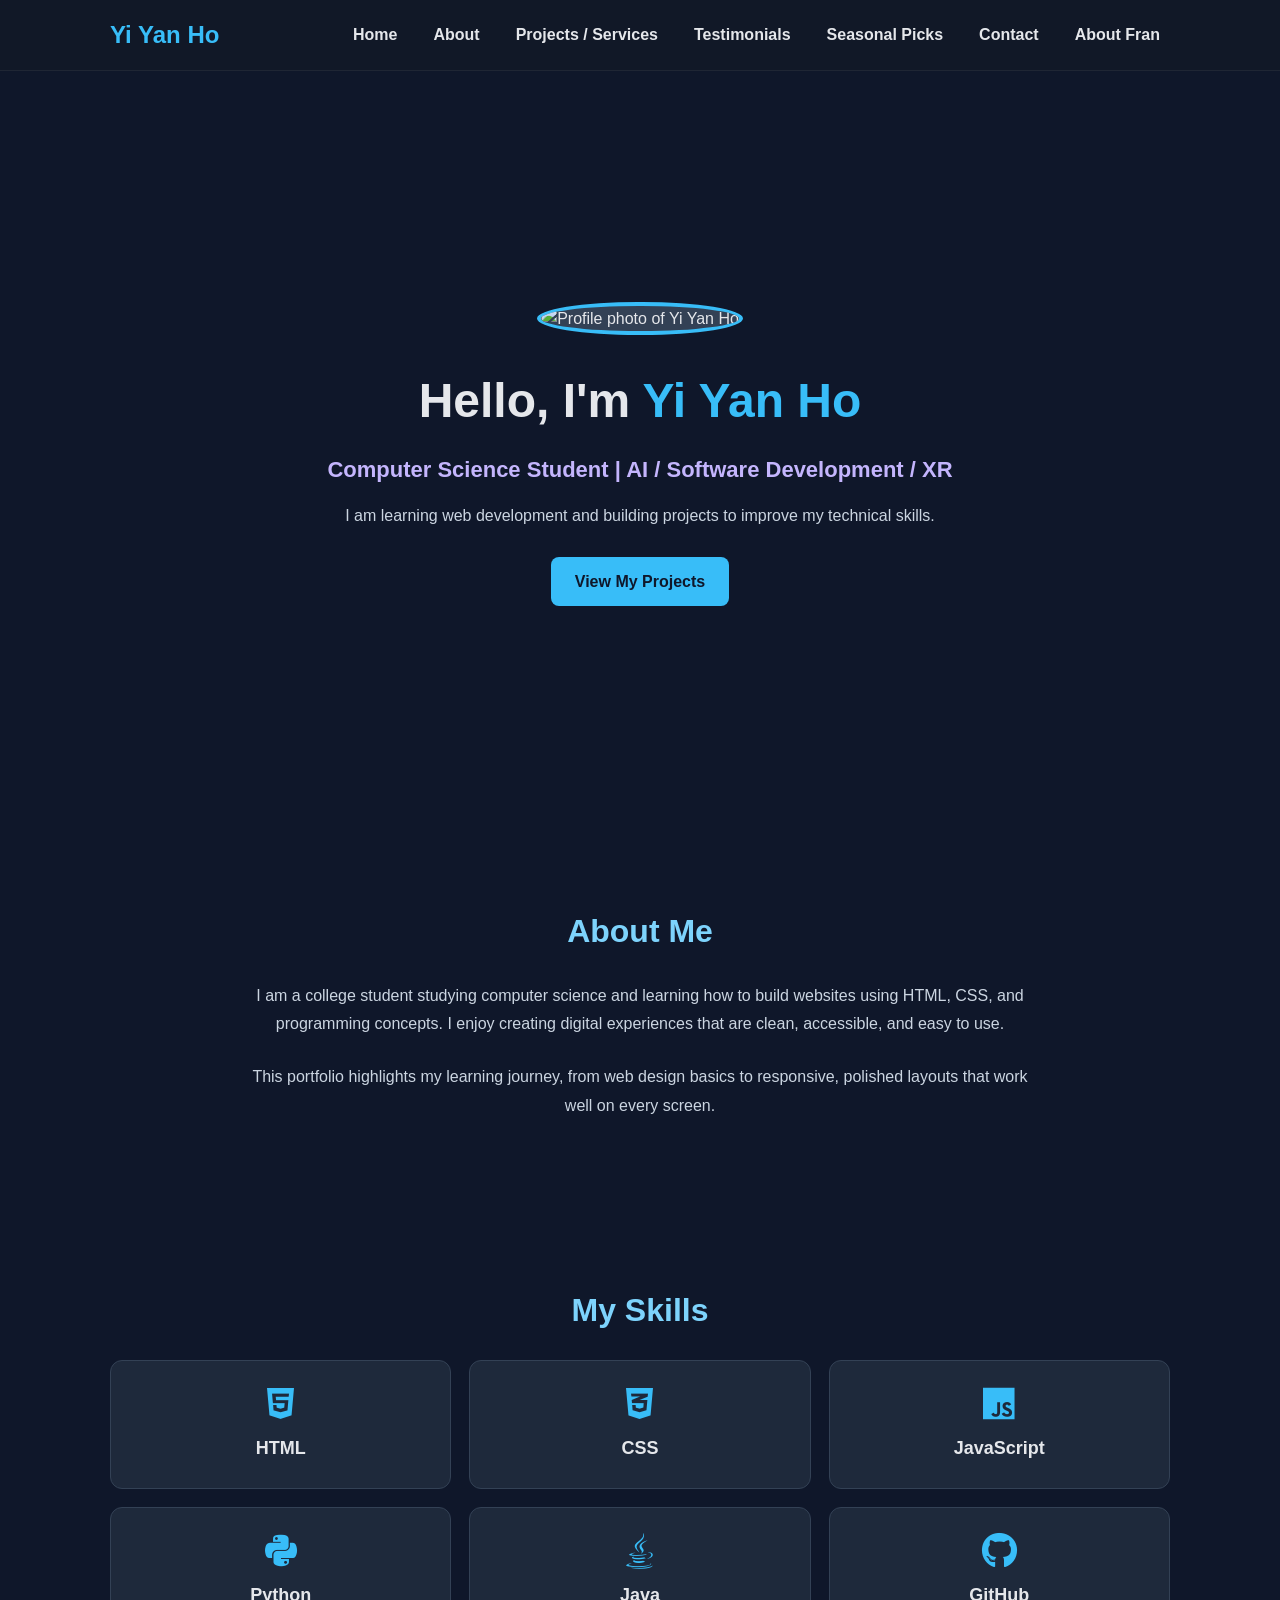
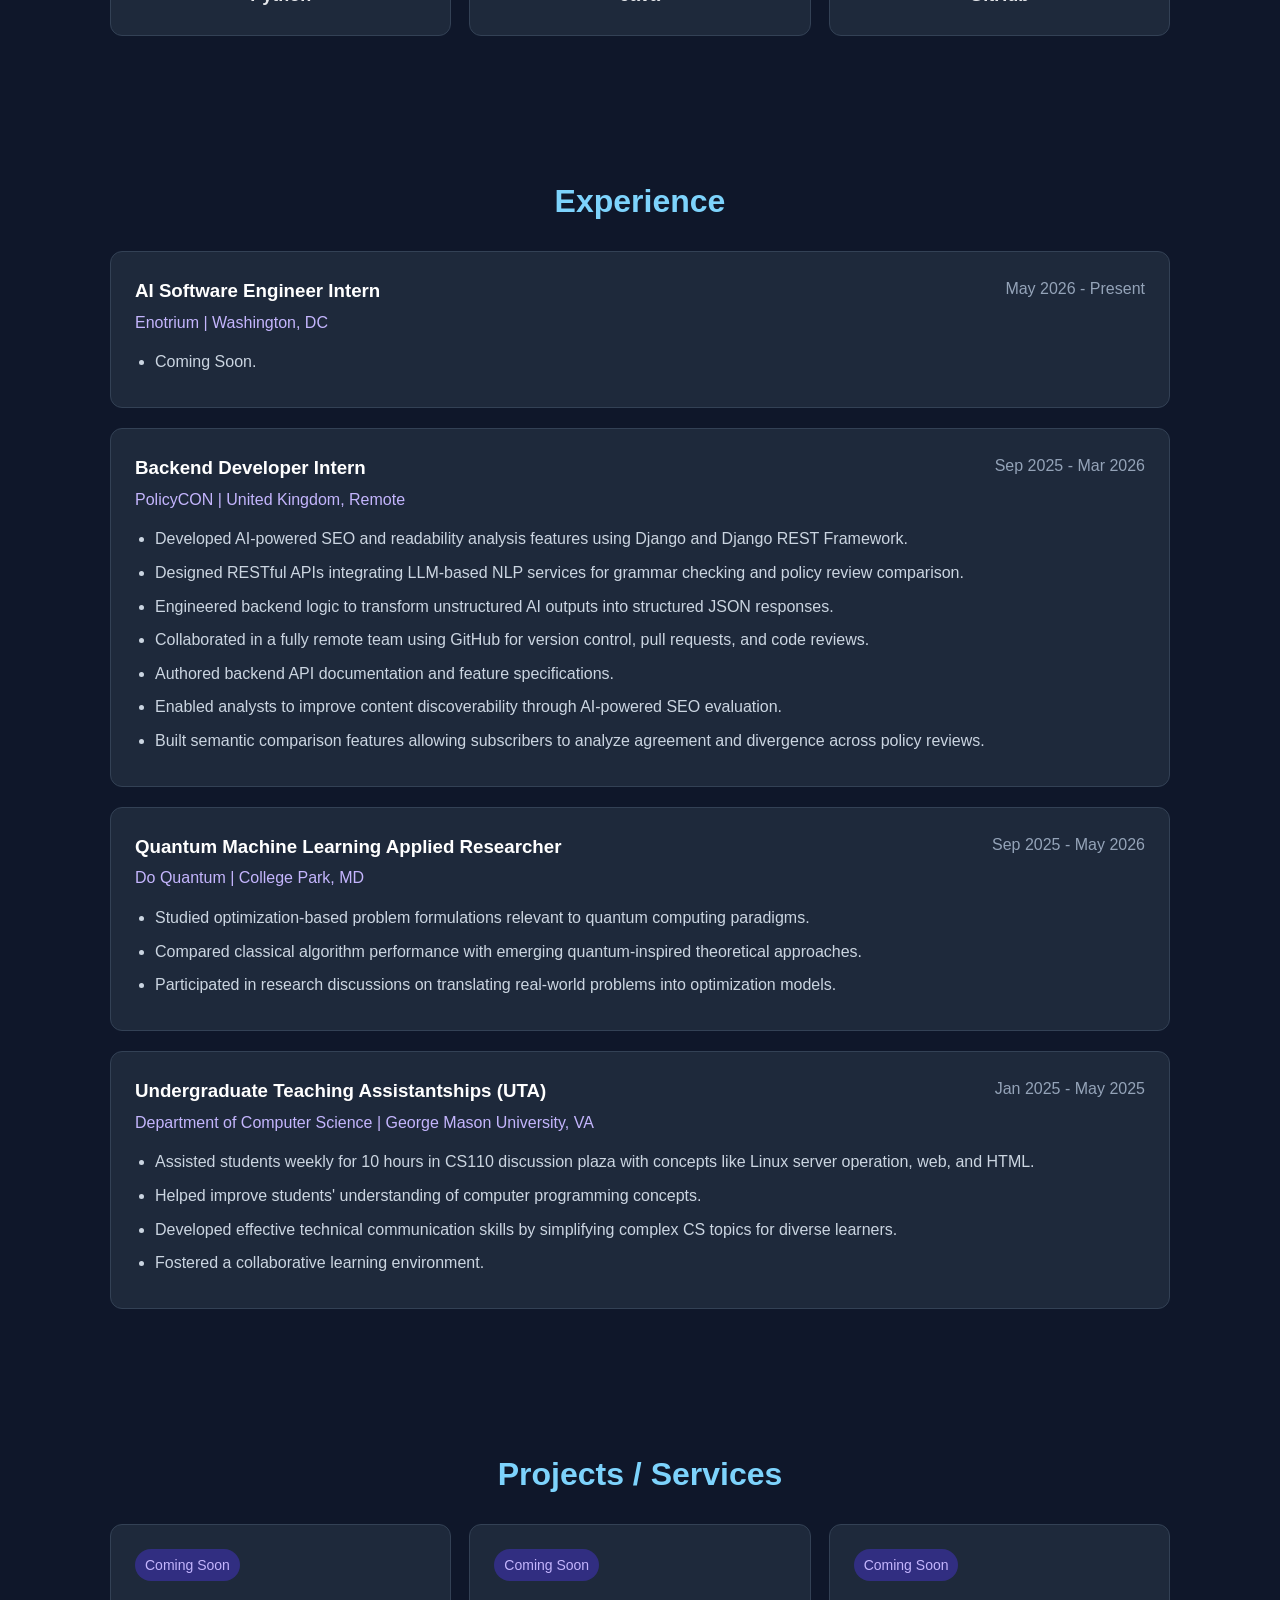
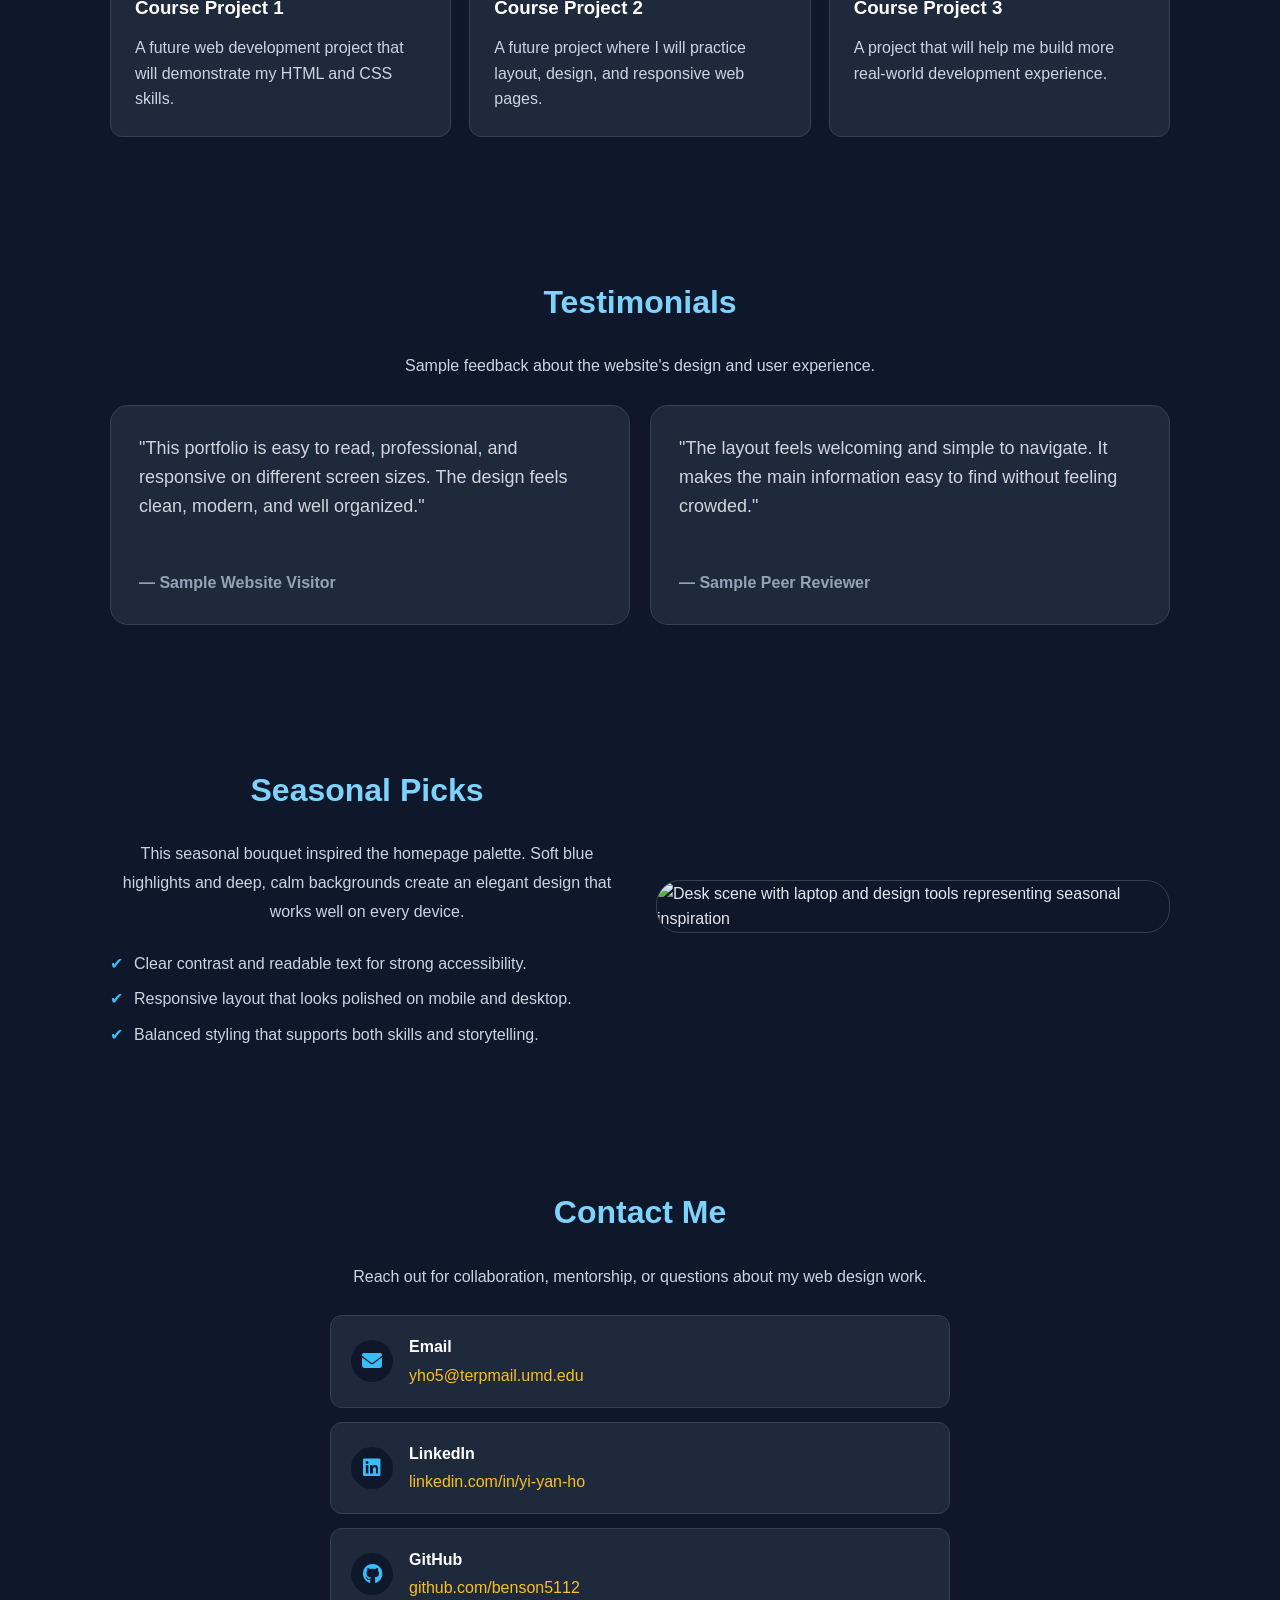
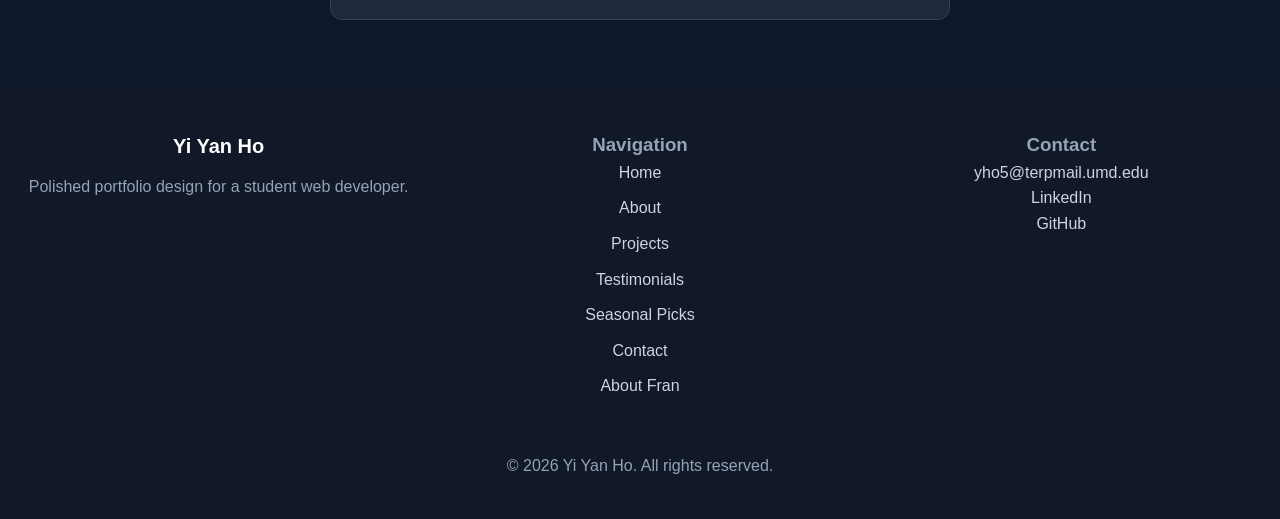
==== index.html @ 9bc7a95d "Beautify site: restore hero, add About Fran, testimonials update, seasonal section, accessibility an" ====
<!DOCTYPE html>
<html lang="en">
<head>
  <meta charset="UTF-8">
  <meta name="viewport" content="width=device-width, initial-scale=1.0">
  <title>Yi Yan Ho | Portfolio</title>

  <!-- Link to CSS file -->
  <link rel="stylesheet" href="style.css">

  <!-- FontAwesome icons -->
  <link
    rel="stylesheet"
    href="https://cdnjs.cloudflare.com/ajax/libs/font-awesome/6.5.1/css/all.min.css"
  >
</head>
<body>
  <a class="skip-link" href="#main-content">Skip to main content</a>

  <header>
    <nav class="navbar" aria-label="Primary navigation">
      <div class="nav-brand">
        <span class="logo">Yi Yan Ho</span>
      </div>

      <ul class="nav-links" id="primary-navigation">
        <li><a href="#home">Home</a></li>
        <li><a href="#about">About</a></li>
        <li><a href="#projects">Projects / Services</a></li>
        <li><a href="#testimonials">Testimonials</a></li>
        <li><a href="#seasonal-picks">Seasonal Picks</a></li>
        <li><a href="#contact">Contact</a></li>
        <li><a href="about.html">About Fran</a></li>
      </ul>
    </nav>
  </header>

  <main id="main-content">

  <!-- Hero Section -->
  <section id="home" class="hero section">
    <div class="profile-card">
      <img src="./img/image.png" alt="Profile photo of Yi Yan Ho">
    </div>

    <div class="hero-content">
      <h1>Hello, I'm <span>Yi Yan Ho</span></h1>
      <h3>Computer Science Student | AI / Software Development / XR</h3>
      <p>
        I am learning web development and building projects to improve my technical skills.
      </p>
      <a href="#projects" class="button">View My Projects</a>
    </div>
  </section>

  <!-- About Section -->
  <section id="about" class="section">
    <h2>About Me</h2>
    <p class="section-text">
      I am a college student studying computer science and learning how to build websites using HTML, CSS, and programming concepts. I enjoy creating digital experiences that are clean, accessible, and easy to use.
    </p>
    <p class="section-text">
      This portfolio highlights my learning journey, from web design basics to responsive, polished layouts that work well on every screen.
    </p>
  </section>

  <!-- Skills Section -->
  <section id="skills" class="section">
    <h2>My Skills</h2>

    <div class="skills-grid">
      <div class="skill-card">
        <i class="fa-brands fa-html5"></i>
        <h3>HTML</h3>
      </div>

      <div class="skill-card">
        <i class="fa-brands fa-css3-alt"></i>
        <h3>CSS</h3>
      </div>

      <div class="skill-card">
        <i class="fa-brands fa-js"></i>
        <h3>JavaScript</h3>
      </div>

      <div class="skill-card">
        <i class="fa-brands fa-python"></i>
        <h3>Python</h3>
      </div>

      <div class="skill-card">
        <i class="fa-brands fa-java"></i>
        <h3>Java</h3>
      </div>

      <div class="skill-card">
        <i class="fa-brands fa-github"></i>
        <h3>GitHub</h3>
      </div>
    </div>
  </section>

  <!-- Experience Section -->
  <section id="experience" class="section">
    <h2>Experience</h2>

    <div class="experience-list">
      <div class="experience-card">
        <div class="experience-header">
          <div>
            <h3>AI Software Engineer Intern</h3>
            <p class="company">Enotrium | Washington, DC</p>
          </div>
          <p class="date">May 2026 - Present</p>
        </div>

        <ul>
          <li>Coming Soon.</li>
        </ul>
      </div>

      <div class="experience-card">
        <div class="experience-header">
          <div>
            <h3>Backend Developer Intern</h3>
            <p class="company">PolicyCON | United Kingdom, Remote</p>
          </div>
          <p class="date">Sep 2025 - Mar 2026</p>
        </div>

        <ul>
          <li>Developed AI-powered SEO and readability analysis features using Django and Django REST Framework.</li>
          <li>Designed RESTful APIs integrating LLM-based NLP services for grammar checking and policy review comparison.</li>
          <li>Engineered backend logic to transform unstructured AI outputs into structured JSON responses.</li>
          <li>Collaborated in a fully remote team using GitHub for version control, pull requests, and code reviews.</li>
          <li>Authored backend API documentation and feature specifications.</li>
          <li>Enabled analysts to improve content discoverability through AI-powered SEO evaluation.</li>
          <li>Built semantic comparison features allowing subscribers to analyze agreement and divergence across policy reviews.</li>
        </ul>
      </div>

      <div class="experience-card">
        <div class="experience-header">
          <div>
            <h3>Quantum Machine Learning Applied Researcher</h3>
            <p class="company">Do Quantum | College Park, MD</p>
          </div>
          <p class="date">Sep 2025 - May 2026</p>
        </div>

        <ul>
          <li>Studied optimization-based problem formulations relevant to quantum computing paradigms.</li>
          <li>Compared classical algorithm performance with emerging quantum-inspired theoretical approaches.</li>
          <li>Participated in research discussions on translating real-world problems into optimization models.</li>
        </ul>
      </div>

      <div class="experience-card">
        <div class="experience-header">
          <div>
            <h3>Undergraduate Teaching Assistantships (UTA)</h3>
            <p class="company">Department of Computer Science | George Mason University, VA</p>
          </div>
          <p class="date">Jan 2025 - May 2025</p>
        </div>

        <ul>
          <li>Assisted students weekly for 10 hours in CS110 discussion plaza with concepts like Linux server operation, web, and HTML.</li>
          <li>Helped improve students' understanding of computer programming concepts.</li>
          <li>Developed effective technical communication skills by simplifying complex CS topics for diverse learners.</li>
          <li>Fostered a collaborative learning environment.</li>
        </ul>
      </div>
    </div>
  </section>

  <!-- Projects Section -->
  <section id="projects" class="section">
    <h2>Projects / Services</h2>

    <div class="projects-grid">
      <div class="project-card">
        <span class="label">Coming Soon</span>
        <h3>Course Project 1</h3>
        <p>
          A future web development project that will demonstrate my HTML and CSS skills.
        </p>
      </div>

      <div class="project-card">
        <span class="label">Coming Soon</span>
        <h3>Course Project 2</h3>
        <p>
          A future project where I will practice layout, design, and responsive web pages.
        </p>
      </div>

      <div class="project-card">
        <span class="label">Coming Soon</span>
        <h3>Course Project 3</h3>
        <p>
          A project that will help me build more real-world development experience.
        </p>
      </div>
    </div>
  </section>

  <!-- Testimonials Section -->
  <section id="testimonials" class="section testimonials">
    <h2>Testimonials</h2>
    <p class="section-text">Sample feedback about the website's design and user experience.</p>
    <div class="testimonial-grid">
      <article class="testimonial-card">
        <p class="quote">"This portfolio is easy to read, professional, and responsive on different screen sizes. The design feels clean, modern, and well organized."</p>
        <p class="author">— Sample Website Visitor</p>
      </article>
      <article class="testimonial-card">
        <p class="quote">"The layout feels welcoming and simple to navigate. It makes the main information easy to find without feeling crowded."</p>
        <p class="author">— Sample Peer Reviewer</p>
      </article>
    </div>
  </section>

  <!-- Seasonal Picks Section -->
  <section id="seasonal-picks" class="section seasonal-picks">
    <div class="seasonal-copy">
      <h2>Seasonal Picks</h2>
      <p class="section-text">This seasonal bouquet inspired the homepage palette. Soft blue highlights and deep, calm backgrounds create an elegant design that works well on every device.</p>
      <ul class="seasonal-list">
        <li>Clear contrast and readable text for strong accessibility.</li>
        <li>Responsive layout that looks polished on mobile and desktop.</li>
        <li>Balanced styling that supports both skills and storytelling.</li>
      </ul>
    </div>
    <div class="seasonal-image-card">
      <img src="./img/laptop.jpg" alt="Desk scene with laptop and design tools representing seasonal inspiration" />
    </div>
  </section>

  <!-- Contact Section -->
  <section id="contact" class="section contact">
    <h2>Contact Me</h2>
    <p class="section-text">Reach out for collaboration, mentorship, or questions about my web design work.</p>
    <div class="contact-info">
      <div class="contact-item">
        <i class="fa-solid fa-envelope" aria-hidden="true"></i>
        <div>
          <h3>Email</h3>
          <p><a href="mailto:yho5@terpmail.umd.edu">yho5@terpmail.umd.edu</a></p>
        </div>
      </div>
      <div class="contact-item">
        <i class="fa-brands fa-linkedin" aria-hidden="true"></i>
        <div>
          <h3>LinkedIn</h3>
          <p><a href="https://www.linkedin.com/in/yi-yan-ho" target="_blank" rel="noopener noreferrer">linkedin.com/in/yi-yan-ho</a></p>
        </div>
      </div>
      <div class="contact-item">
        <i class="fa-brands fa-github" aria-hidden="true"></i>
        <div>
          <h3>GitHub</h3>
          <p><a href="https://github.com/benson5112" target="_blank" rel="noopener noreferrer">github.com/benson5112</a></p>
        </div>
      </div>
    </div>
  </section>

  <!-- Footer -->
  <footer class="site-footer" aria-label="Footer">
    <div class="footer-grid">
      <div>
        <p class="footer-title">Yi Yan Ho</p>
        <p>Polished portfolio design for a student web developer.</p>
      </div>
      <div>
        <h3>Navigation</h3>
        <ul class="footer-links">
          <li><a href="#home">Home</a></li>
          <li><a href="#about">About</a></li>
          <li><a href="#projects">Projects</a></li>
          <li><a href="#testimonials">Testimonials</a></li>
          <li><a href="#seasonal-picks">Seasonal Picks</a></li>
          <li><a href="#contact">Contact</a></li>
          <li><a href="about.html">About Fran</a></li>
        </ul>
      </div>
      <div>
        <h3>Contact</h3>
        <p><a href="mailto:yho5@terpmail.umd.edu">yho5@terpmail.umd.edu</a></p>
        <p><a href="https://www.linkedin.com/in/yi-yan-ho" target="_blank" rel="noopener noreferrer">LinkedIn</a></p>
        <p><a href="https://github.com/benson5112" target="_blank" rel="noopener noreferrer">GitHub</a></p>
      </div>
    </div>
    <p class="footer-note">&copy; 2026 Yi Yan Ho. All rights reserved.</p>
  </footer>
</main>
</body>
</html>
---- style.css ----
/* Basic page styles */
* {
  margin: 0;
  padding: 0;
  box-sizing: border-box;
}

html {
  scroll-behavior: smooth;
}

body {
  font-family: Arial, sans-serif;
  background-color: #0f172a;
  color: #e5e7eb;
  line-height: 1.6;
}

/* Navigation bar */
.skip-link {
  position: absolute;
  left: -999px;
  top: -999px;
  background: #0f172a;
  color: #ffffff;
  padding: 10px 18px;
  z-index: 150;
}

.skip-link:focus {
  left: 20px;
  top: 20px;
}

header {
  background-color: #111827;
  position: sticky;
  top: 0;
  z-index: 100;
  border-bottom: 1px solid rgba(255, 255, 255, 0.06);
}

.navbar {
  max-width: 1100px;
  margin: auto;
  padding: 16px 20px;
  display: flex;
  justify-content: space-between;
  align-items: center;
  gap: 20px;
}

.nav-brand .logo {
  color: #38bdf8;
  font-size: 24px;
  font-weight: bold;
}

.nav-links {
  list-style: none;
  display: flex;
  flex-wrap: wrap;
  gap: 16px;
}

.nav-links a {
  color: #e5e7eb;
  text-decoration: none;
  font-weight: 600;
  padding: 8px 10px;
  border-radius: 10px;
}

.nav-links a:hover,
.nav-links a:focus-visible {
  background-color: rgba(56, 189, 248, 0.14);
  color: #7dd3fc;
  outline: none;
}

.nav-links a:focus-visible {
  box-shadow: 0 0 0 3px rgba(56, 189, 248, 0.4);
}

/* Hero section */
.hero {
  min-height: 85vh;
  width: 100%;
  margin: auto;
  padding: 70px 20px;
  display: flex;
  flex-direction: column;
  align-items: center;
  justify-content: center;
  gap: 28px;
  text-align: center;
  background:
    linear-gradient(rgba(15, 23, 42, 0.88), rgba(15, 23, 42, 0.88)),
    url('./img/hero-bg.jpg');
  background-size: cover;
  background-position: center;
}

.hero-content {
  max-width: 650px;
}

.hero h1 {
  font-size: 48px;
  margin-bottom: 12px;
}

.hero h1 span {
  color: #38bdf8;
}

.hero h3 {
  color: #c4b5fd;
  font-size: 22px;
  margin-bottom: 16px;
}

.hero p {
  color: #cbd5e1;
  margin-bottom: 28px;
}

.button {
  display: inline-block;
  background-color: #38bdf8;
  color: #0f172a;
  padding: 12px 24px;
  border-radius: 8px;
  text-decoration: none;
  font-weight: bold;
}

.button:hover,
.button:focus-visible {
  background-color: #7dd3fc;
}

.button:focus-visible {
  outline: 3px solid rgba(255, 255, 255, 0.55);
  outline-offset: 4px;
}

/* Profile photo area */
.profile-card img {
  width: 200px;
  height: 200px;
  border-radius: 50%;
  object-fit: cover;
  border: 4px solid #38bdf8;
  background-color: #334155;
}

.profile-card p {
  margin-top: 12px;
  color: #94a3b8;
  font-size: 14px;
}

/* Button */
.button {
  display: inline-block;
  background-color: #38bdf8;
  color: #0f172a;
  padding: 12px 24px;
  border-radius: 8px;
  text-decoration: none;
  font-weight: bold;
}

.button:hover {
  background-color: #7dd3fc;
}

/* General section styles */
.section {
  max-width: 1100px;
  margin: auto;
  padding: 70px 20px;
}

.section h2 {
  font-size: 32px;
  color: #7dd3fc;
  margin-bottom: 24px;
  text-align: center;
}

.section-text {
  max-width: 800px;
  margin: 0 auto 24px;
  text-align: center;
  color: #cbd5e1;
  line-height: 1.8;
}

.testimonial-grid,
.projects-grid,
.skills-grid,
.experience-list {
  display: grid;
  gap: 20px;
}

.testimonial-grid {
  grid-template-columns: repeat(2, minmax(0, 1fr));
}

.testimonial-card {
  background-color: #1e293b;
  border: 1px solid #334155;
  border-radius: 18px;
  padding: 28px;
  min-height: 220px;
  display: flex;
  flex-direction: column;
  justify-content: space-between;
}

.quote {
  color: #d1d5db;
  font-size: 18px;
  margin-bottom: 18px;
}

.author {
  color: #94a3b8;
  font-weight: 700;
}

.seasonal-picks {
  display: grid;
  grid-template-columns: 1fr 1fr;
  gap: 32px;
  align-items: center;
}

.seasonal-copy {
  max-width: 560px;
}

.seasonal-list {
  margin-top: 18px;
  list-style: none;
  display: grid;
  gap: 10px;
  padding-left: 0;
}

.seasonal-list li {
  position: relative;
  padding-left: 24px;
  color: #cbd5e1;
}

.seasonal-list li::before {
  content: "✔";
  position: absolute;
  left: 0;
  top: 0;
  color: #38bdf8;
}

.seasonal-image-card img {
  width: 100%;
  display: block;
  border-radius: 24px;
  border: 1px solid #334155;
}

.about-fran-grid {
  display: grid;
  grid-template-columns: 1.1fr 0.9fr;
  gap: 32px;
  align-items: center;
}

.about-fran-grid .profile-card img {
  width: 100%;
  height: auto;
  max-width: 400px;
  border-radius: 28px;
}

.footer-grid {
  display: grid;
  grid-template-columns: repeat(3, minmax(0, 1fr));
  gap: 24px;
  padding-bottom: 24px;
}

.footer-title {
  font-size: 20px;
  font-weight: 700;
  color: #ffffff;
  margin-bottom: 12px;
}

.footer-links {
  list-style: none;
  padding-left: 0;
}

.footer-links li {
  margin-bottom: 10px;
}

.footer-links a,
.site-footer p a {
  color: #cbd5e1;
  text-decoration: none;
}

.footer-links a:hover,
.site-footer p a:hover,
.footer-links a:focus-visible {
  color: #7dd3fc;
}

.site-footer {
  background-color: #111827;
  color: #94a3b8;
  padding: 40px 20px;
}

.footer-note {
  text-align: center;
  color: #94a3b8;
  margin-top: 20px;
}

/* Skills section */
.skills-grid {
  display: grid;
  grid-template-columns: repeat(3, 1fr);
  gap: 18px;
}

.skill-card {
  background-color: #1e293b;
  border: 1px solid #334155;
  border-radius: 12px;
  padding: 25px;
  text-align: center;
}

.skill-card i {
  font-size: 36px;
  color: #38bdf8;
  margin-bottom: 12px;
}

.skill-card h3 {
  font-size: 18px;
}

/* Experience section */
.experience-list {
  display: grid;
  gap: 20px;
}

.experience-card {
  background-color: #1e293b;
  border: 1px solid #334155;
  border-radius: 12px;
  padding: 24px;
}

.experience-header {
  display: flex;
  justify-content: space-between;
  gap: 20px;
  margin-bottom: 14px;
}

.experience-card h3 {
  color: #ffffff;
  margin-bottom: 4px;
}

.company {
  color: #c4b5fd;
}

.date {
  color: #94a3b8;
  white-space: nowrap;
}

.experience-card ul {
  padding-left: 20px;
}

.experience-card li {
  color: #cbd5e1;
  margin-bottom: 8px;
}

/* Projects section */
.projects-grid {
  display: grid;
  grid-template-columns: repeat(3, 1fr);
  gap: 18px;
}

.project-card {
  background-color: #1e293b;
  border: 1px solid #334155;
  border-radius: 12px;
  padding: 24px;
}

.project-card h3 {
  margin: 12px 0;
  color: #ffffff;
}

.project-card p {
  color: #cbd5e1;
}

.label {
  display: inline-block;
  background-color: #312e81;
  color: #c4b5fd;
  padding: 5px 10px;
  border-radius: 20px;
  font-size: 14px;
}

/* Contact section */
.contact {
  text-align: center;
}

.contact-info {
  max-width: 620px;
  margin: auto;
  display: grid;
  gap: 14px;
}

.contact-item {
  background-color: #1e293b;
  border: 1px solid #334155;
  border-radius: 12px;
  padding: 18px 20px;
  display: flex;
  align-items: center;
  gap: 16px;
  text-align: left;
}

.contact-item i {
  width: 42px;
  height: 42px;
  background-color: #0f172a;
  color: #38bdf8;
  border-radius: 50%;
  display: flex;
  align-items: center;
  justify-content: center;
  font-size: 20px;
}

.contact-item h3 {
  color: #ffffff;
  font-size: 16px;
  margin-bottom: 3px;
}

.contact-item p {
  color: #cbd5e1;
  overflow-wrap: anywhere;
}

.contact-item p a {
  color: #fbbf24;
  text-decoration: none;
}

.contact-item p a:hover,
.contact-item p a:focus-visible {
  color: #fcd34d;
  text-decoration: underline;
}

/* Footer */
footer {
  text-align: center;
  padding: 20px;
  background-color: #111827;
  color: #94a3b8;
}

/* Responsive design for tablets and phones */
@media (max-width: 768px) {
  .navbar {
    flex-direction: column;
    gap: 15px;
  }

  .nav-links {
    flex-wrap: wrap;
    justify-content: center;
  }

  .hero {
    padding-top: 50px;
  }

  .hero h1 {
    font-size: 36px;
  }

  .testimonial-grid,
  .skills-grid,
  .projects-grid,
  .seasonal-picks,
  .footer-grid {
    grid-template-columns: 1fr;
  }

  .seasonal-picks {
    gap: 24px;
  }

  .skills-grid,
  .projects-grid {
    grid-template-columns: 1fr;
  }

  .experience-header {
    flex-direction: column;
    gap: 6px;
  }

  .date {
    white-space: normal;
  }

  .contact-item {
    align-items: flex-start;
  }
}
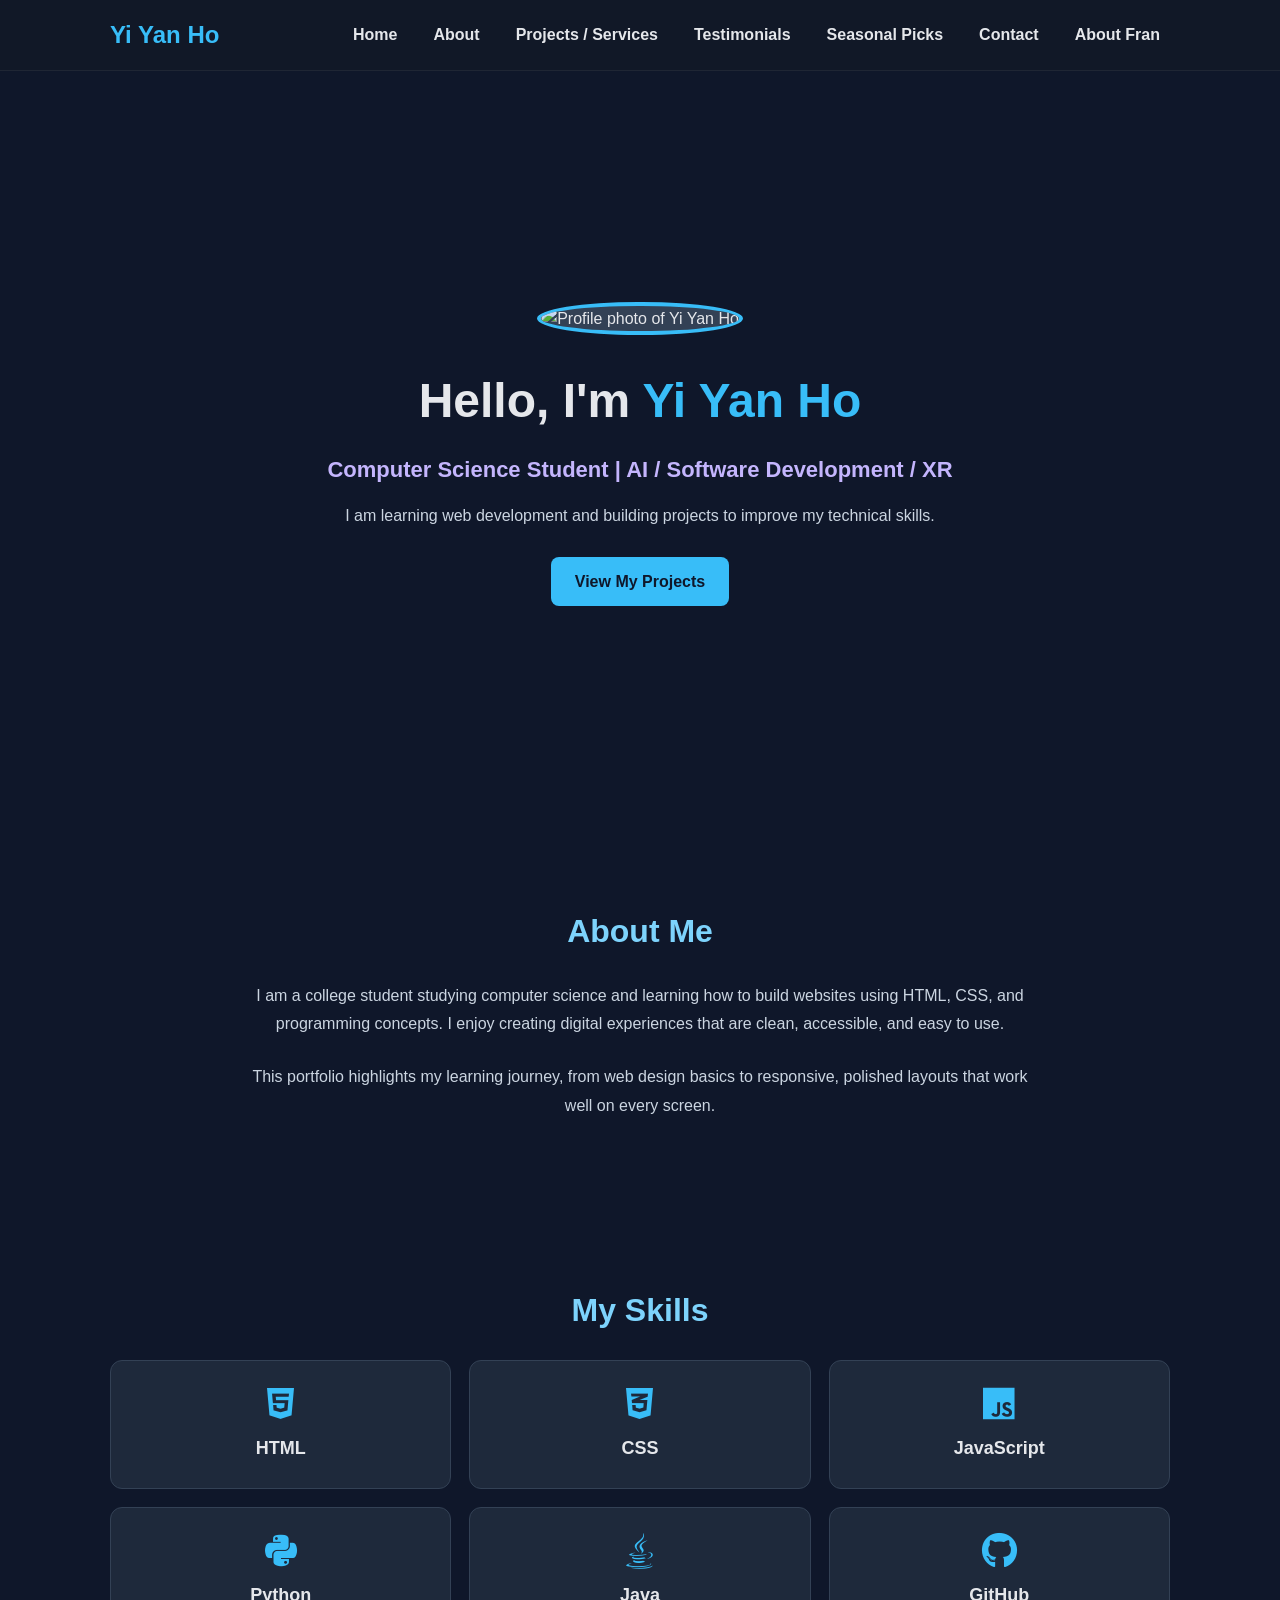
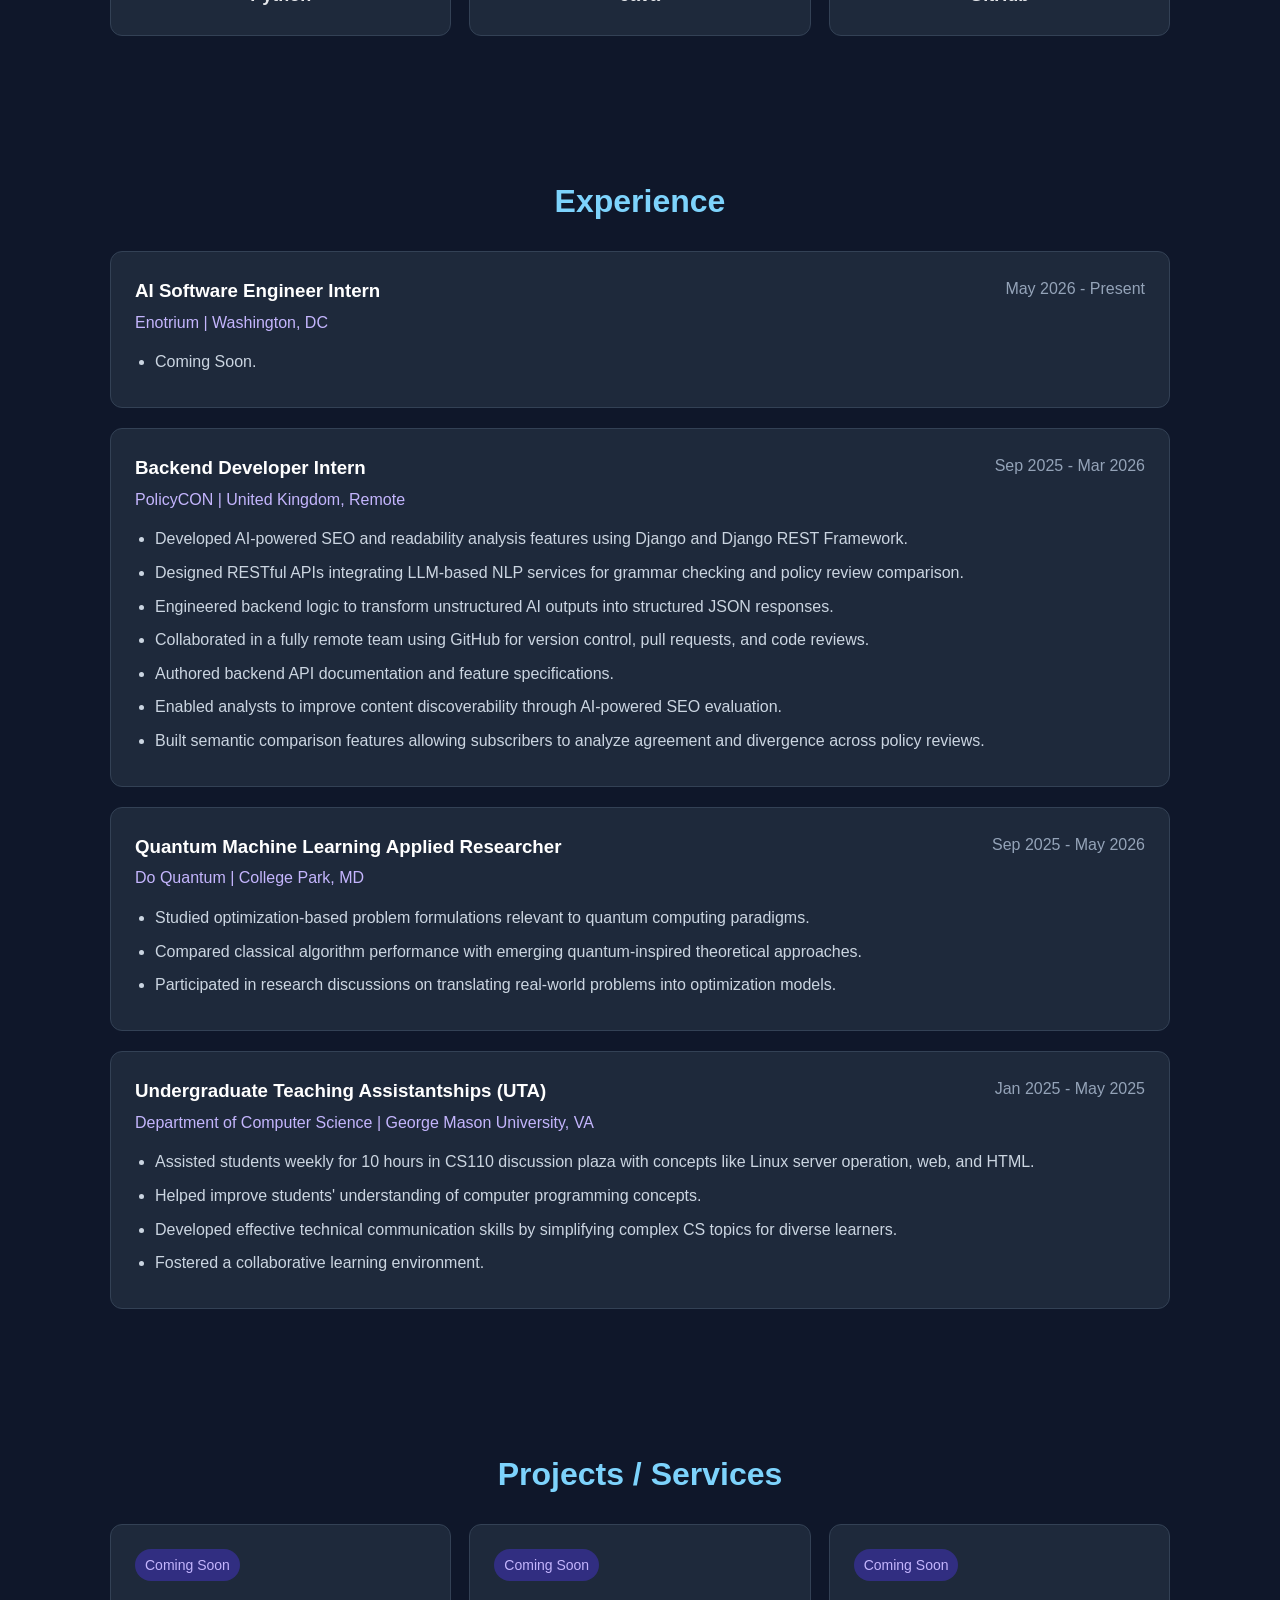
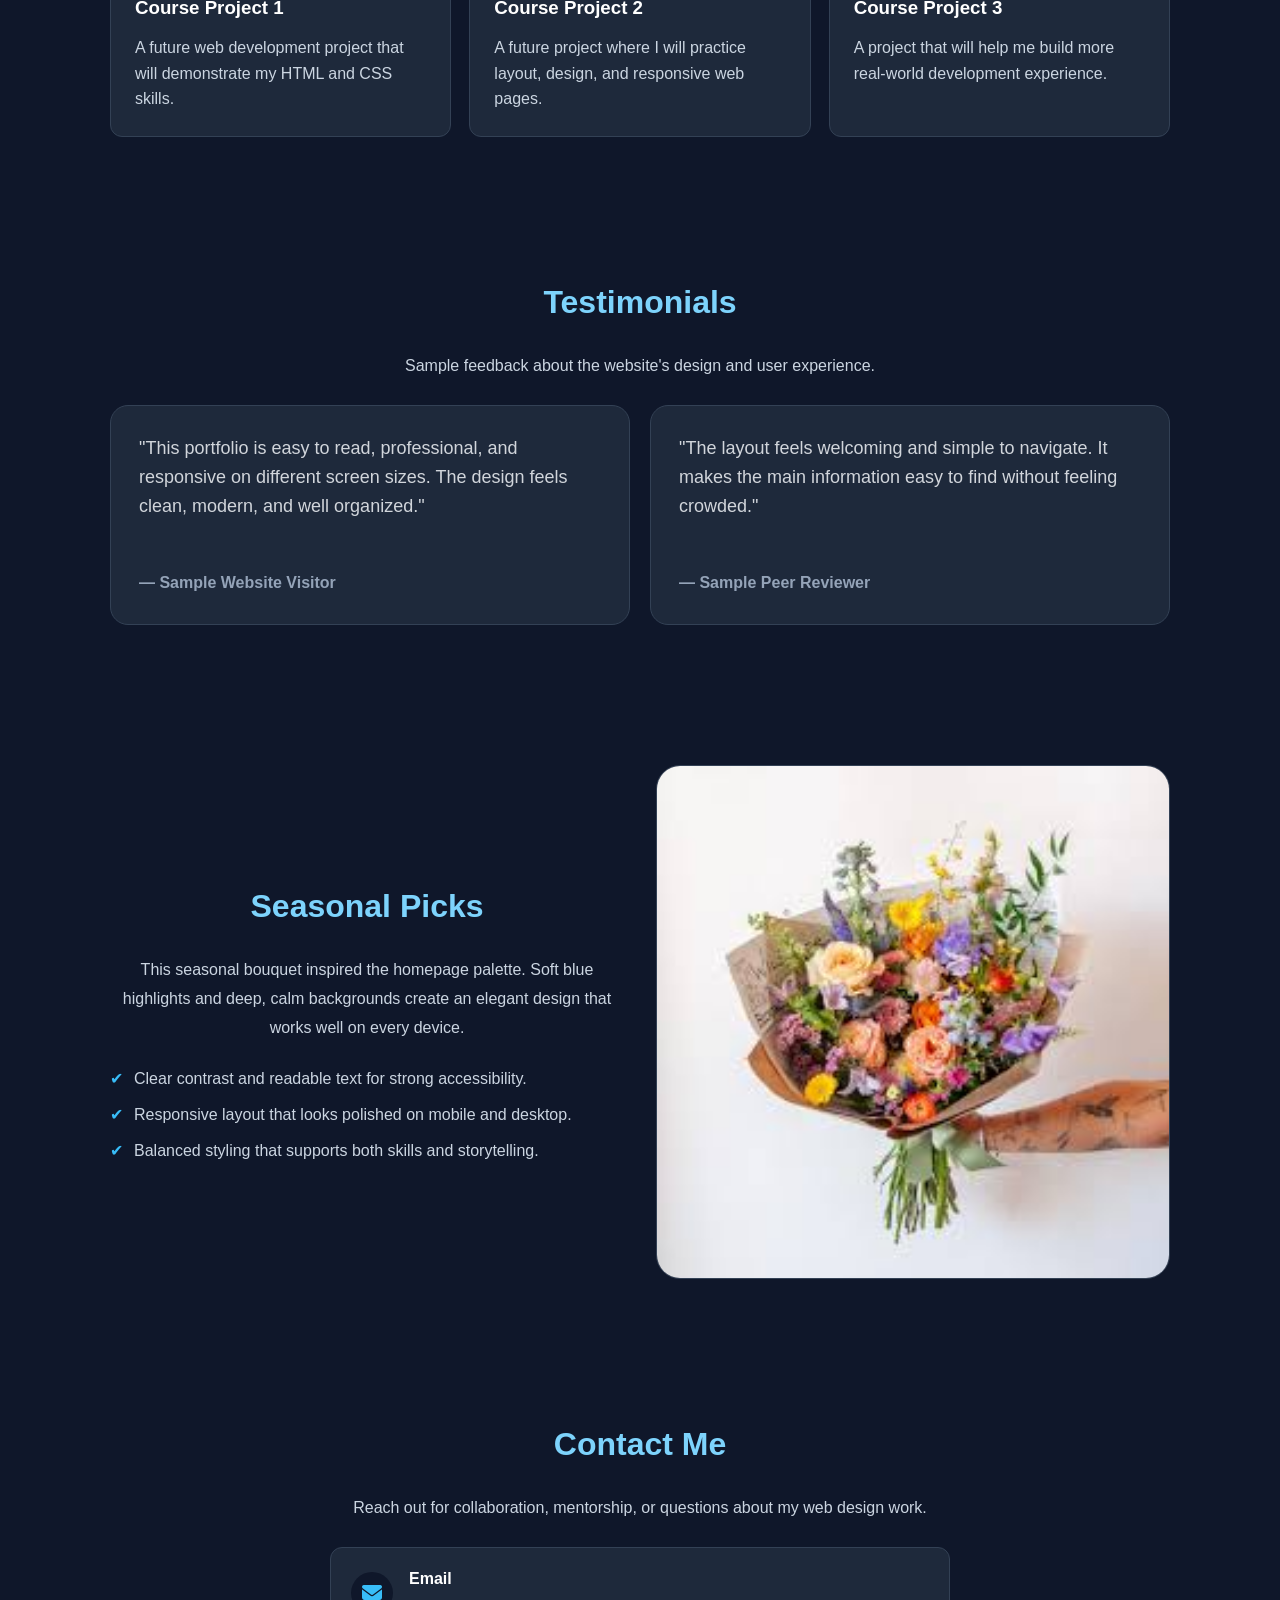
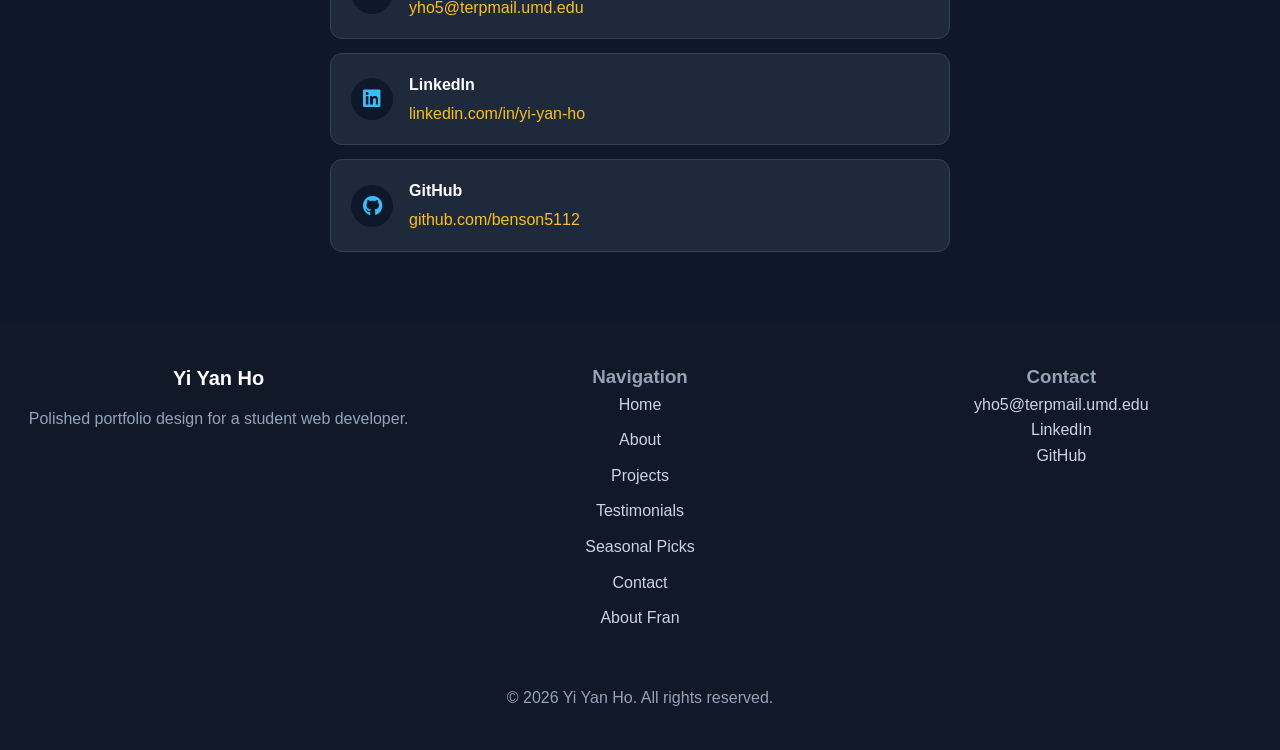
==== commit 4d6cc227: "include level up project: update seasonal picks image" ====
--- a/index.html
+++ b/index.html
@@ -234,7 +234,7 @@
       </ul>
     </div>
     <div class="seasonal-image-card">
-      <img src="./img/laptop.jpg" alt="Desk scene with laptop and design tools representing seasonal inspiration" />
+      <img src="./img/seasonal-bouquet.png" alt="Photograph of a seasonal bouquet with blue and white flowers" />
     </div>
   </section>
 
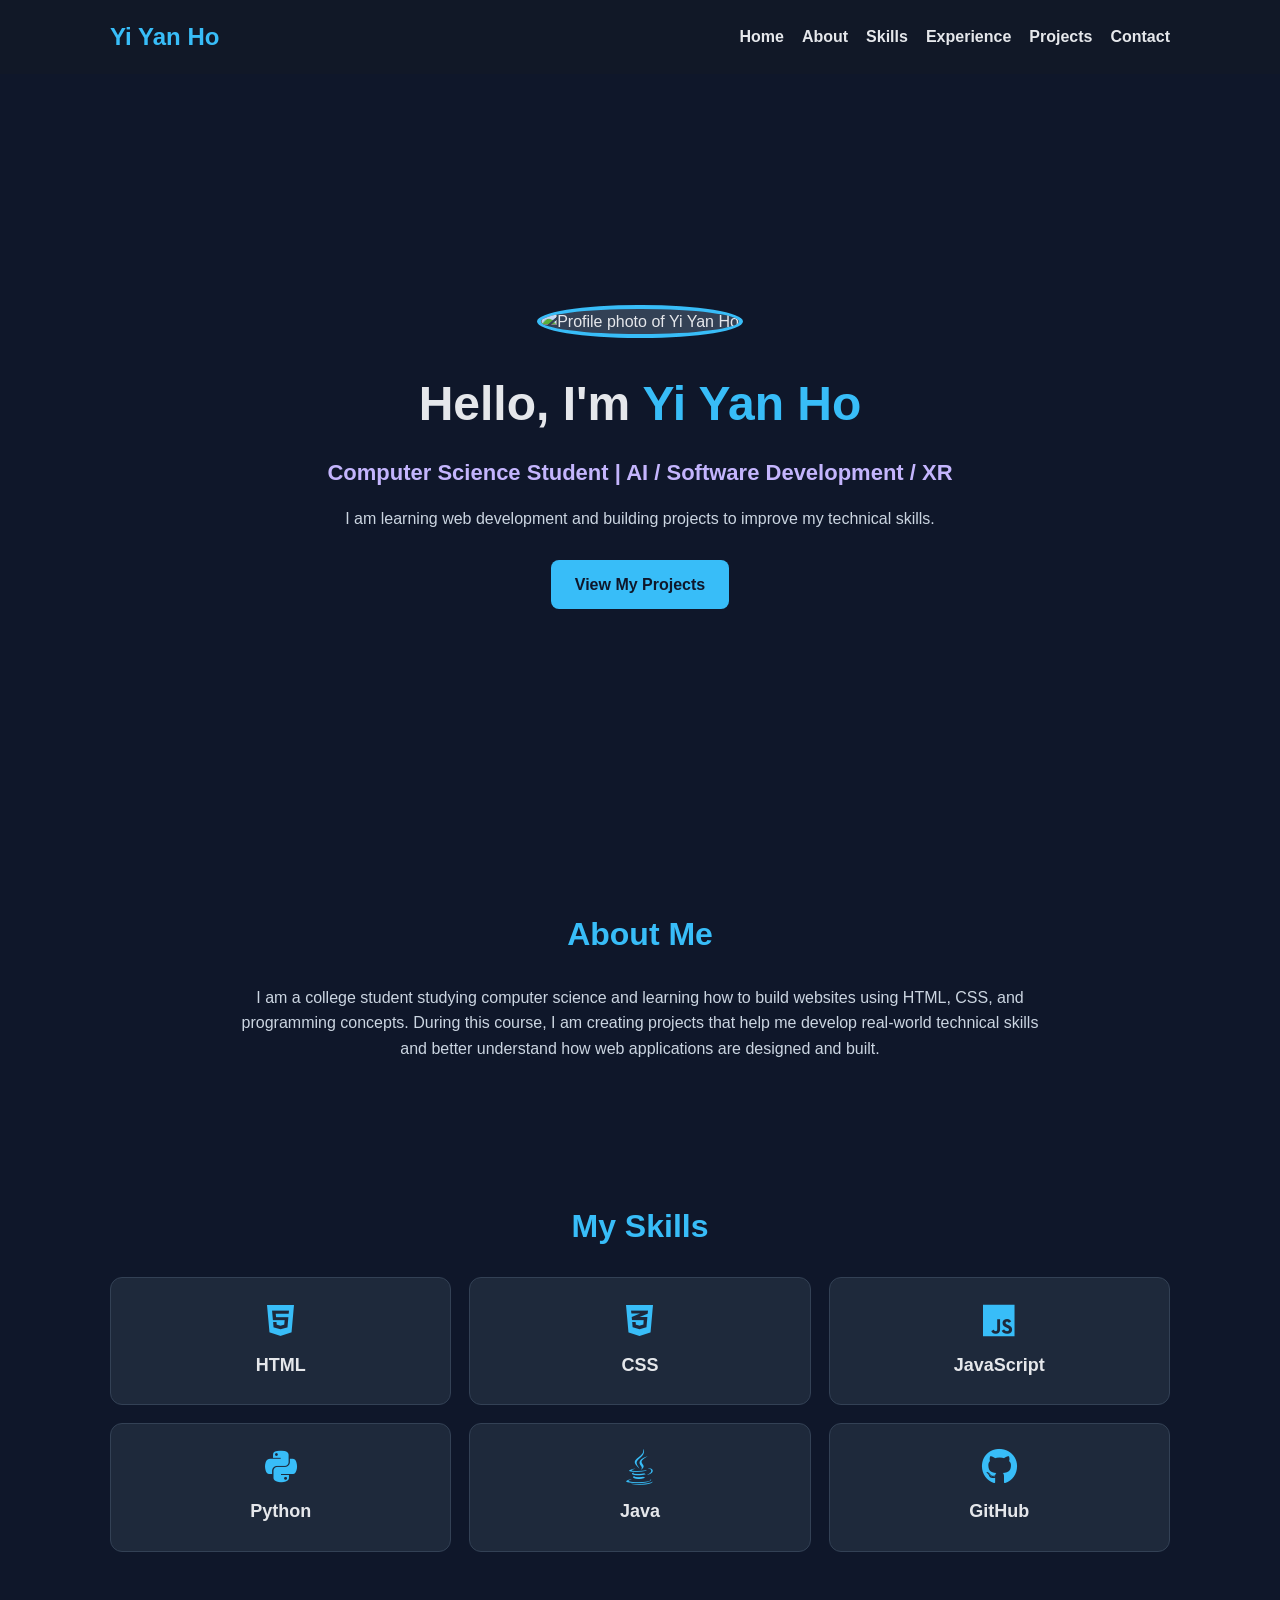
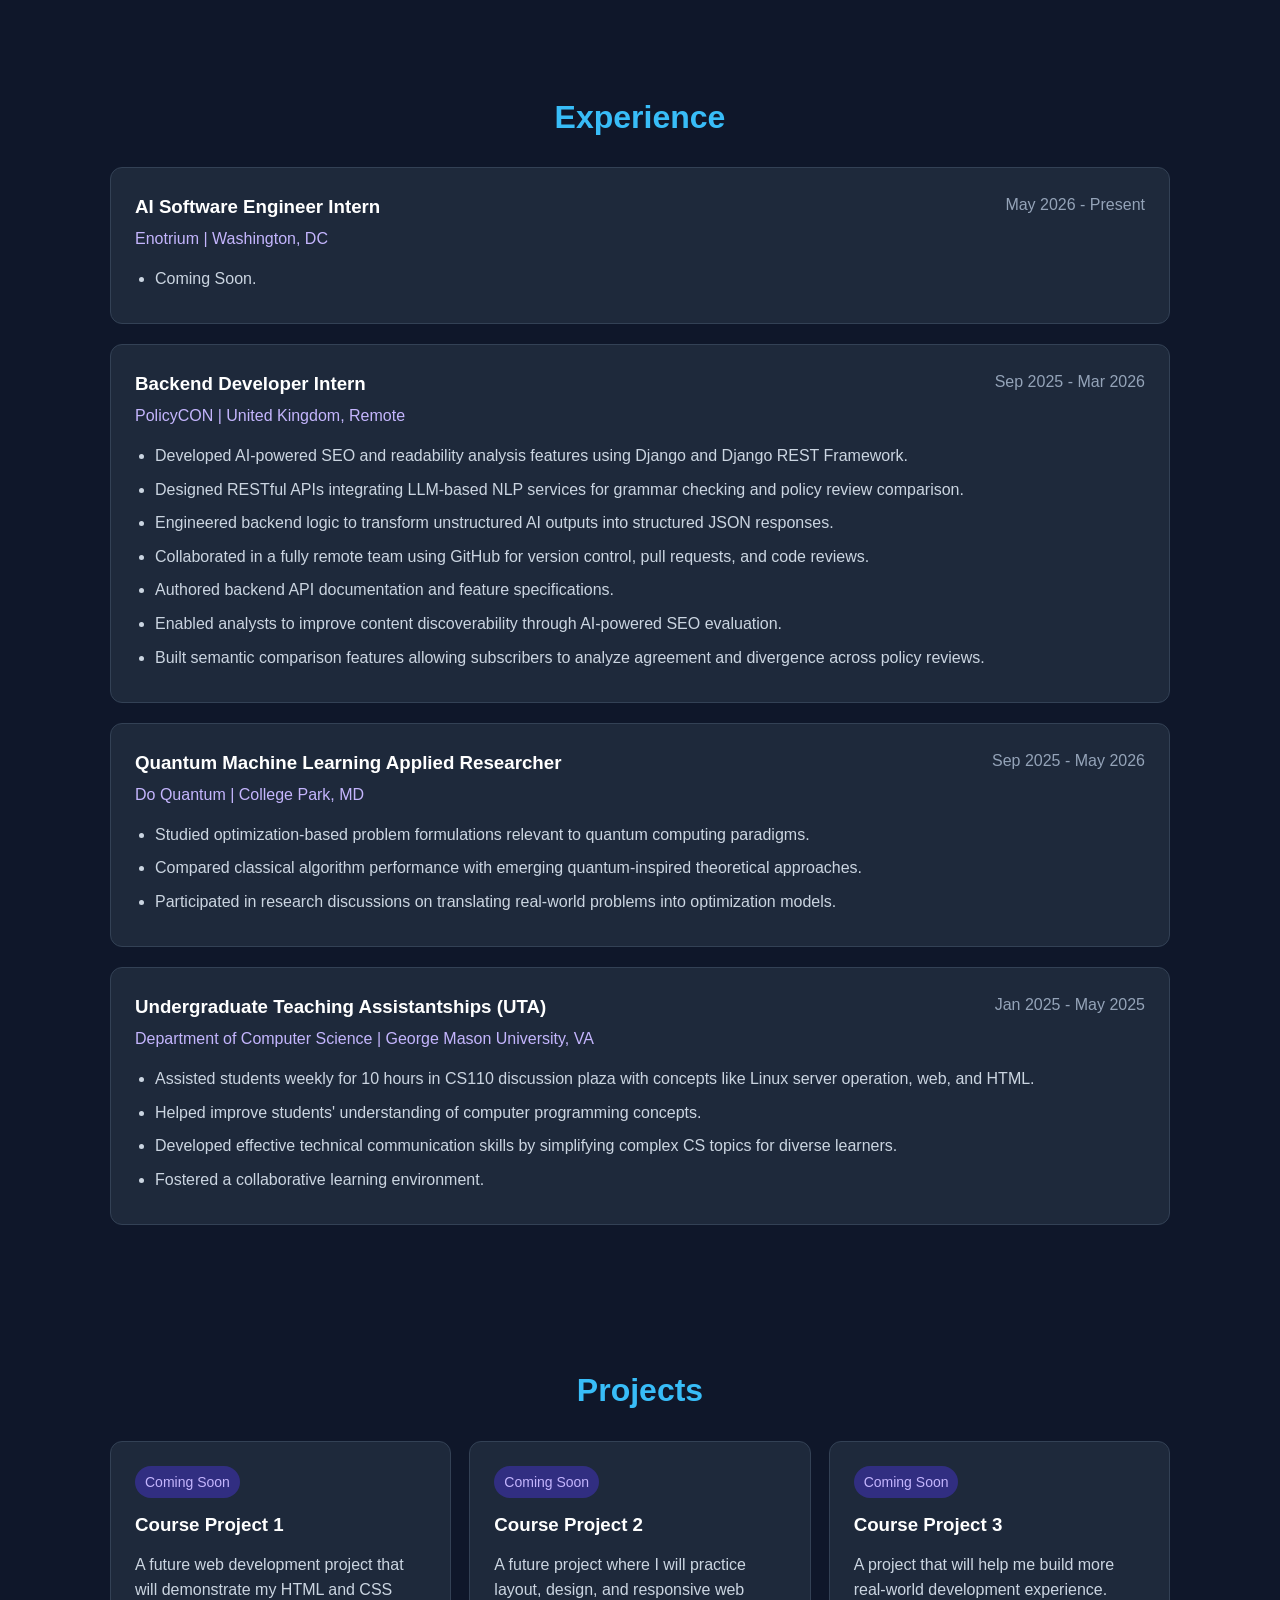
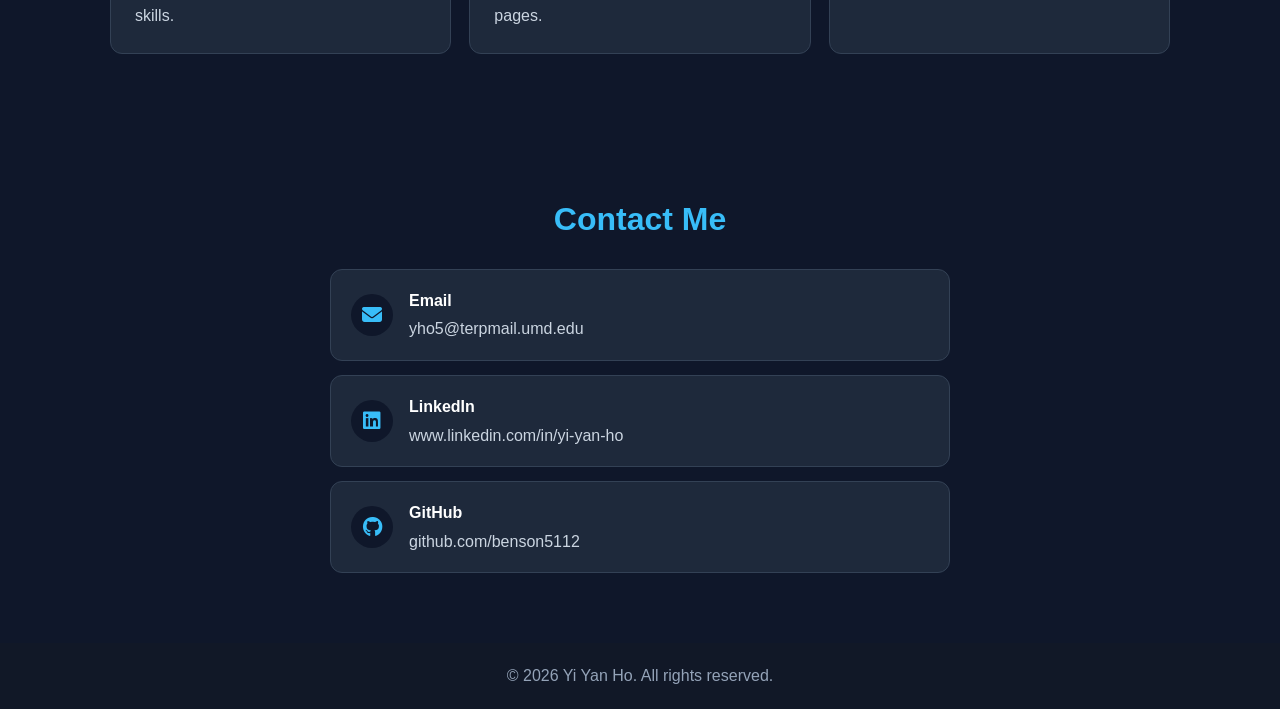
==== commit e0022b87: "Restore to V2" ====
--- a/index.html
+++ b/index.html
@@ -15,31 +15,28 @@
   >
 </head>
 <body>
-  <a class="skip-link" href="#main-content">Skip to main content</a>
-
+
+  <!-- Navigation Bar -->
   <header>
-    <nav class="navbar" aria-label="Primary navigation">
-      <div class="nav-brand">
-        <span class="logo">Yi Yan Ho</span>
-      </div>
-
-      <ul class="nav-links" id="primary-navigation">
+    <nav class="navbar">
+      <h2 class="logo">Yi Yan Ho</h2>
+
+      <ul class="nav-links">
         <li><a href="#home">Home</a></li>
         <li><a href="#about">About</a></li>
-        <li><a href="#projects">Projects / Services</a></li>
-        <li><a href="#testimonials">Testimonials</a></li>
-        <li><a href="#seasonal-picks">Seasonal Picks</a></li>
+        <li><a href="#skills">Skills</a></li>
+        <li><a href="#experience">Experience</a></li>
+        <li><a href="#projects">Projects</a></li>
         <li><a href="#contact">Contact</a></li>
-        <li><a href="about.html">About Fran</a></li>
       </ul>
     </nav>
   </header>
 
-  <main id="main-content">
-
   <!-- Hero Section -->
-  <section id="home" class="hero section">
+  <section id="home" class="hero">
+    <!-- Profile Photo Placeholder -->
     <div class="profile-card">
+      <!-- Replace images/profile.jpg with your own profile picture file -->
       <img src="./img/image.png" alt="Profile photo of Yi Yan Ho">
     </div>
 
@@ -57,10 +54,10 @@
   <section id="about" class="section">
     <h2>About Me</h2>
     <p class="section-text">
-      I am a college student studying computer science and learning how to build websites using HTML, CSS, and programming concepts. I enjoy creating digital experiences that are clean, accessible, and easy to use.
-    </p>
-    <p class="section-text">
-      This portfolio highlights my learning journey, from web design basics to responsive, polished layouts that work well on every screen.
+      I am a college student studying computer science and learning how to build websites
+      using HTML, CSS, and programming concepts. During this course, I am creating projects
+      that help me develop real-world technical skills and better understand how web
+      applications are designed and built.
     </p>
   </section>
 
@@ -177,7 +174,7 @@
 
   <!-- Projects Section -->
   <section id="projects" class="section">
-    <h2>Projects / Services</h2>
+    <h2>Projects</h2>
 
     <div class="projects-grid">
       <div class="project-card">
@@ -206,95 +203,41 @@
     </div>
   </section>
 
-  <!-- Testimonials Section -->
-  <section id="testimonials" class="section testimonials">
-    <h2>Testimonials</h2>
-    <p class="section-text">Sample feedback about the website's design and user experience.</p>
-    <div class="testimonial-grid">
-      <article class="testimonial-card">
-        <p class="quote">"This portfolio is easy to read, professional, and responsive on different screen sizes. The design feels clean, modern, and well organized."</p>
-        <p class="author">— Sample Website Visitor</p>
-      </article>
-      <article class="testimonial-card">
-        <p class="quote">"The layout feels welcoming and simple to navigate. It makes the main information easy to find without feeling crowded."</p>
-        <p class="author">— Sample Peer Reviewer</p>
-      </article>
-    </div>
-  </section>
-
-  <!-- Seasonal Picks Section -->
-  <section id="seasonal-picks" class="section seasonal-picks">
-    <div class="seasonal-copy">
-      <h2>Seasonal Picks</h2>
-      <p class="section-text">This seasonal bouquet inspired the homepage palette. Soft blue highlights and deep, calm backgrounds create an elegant design that works well on every device.</p>
-      <ul class="seasonal-list">
-        <li>Clear contrast and readable text for strong accessibility.</li>
-        <li>Responsive layout that looks polished on mobile and desktop.</li>
-        <li>Balanced styling that supports both skills and storytelling.</li>
-      </ul>
-    </div>
-    <div class="seasonal-image-card">
-      <img src="./img/seasonal-bouquet.png" alt="Photograph of a seasonal bouquet with blue and white flowers" />
-    </div>
-  </section>
-
   <!-- Contact Section -->
   <section id="contact" class="section contact">
     <h2>Contact Me</h2>
-    <p class="section-text">Reach out for collaboration, mentorship, or questions about my web design work.</p>
+
     <div class="contact-info">
       <div class="contact-item">
-        <i class="fa-solid fa-envelope" aria-hidden="true"></i>
+        <i class="fa-solid fa-envelope"></i>
         <div>
           <h3>Email</h3>
-          <p><a href="mailto:yho5@terpmail.umd.edu">yho5@terpmail.umd.edu</a></p>
-        </div>
-      </div>
+          <p>yho5@terpmail.umd.edu</p>
+        </div>
+      </div>
+
       <div class="contact-item">
-        <i class="fa-brands fa-linkedin" aria-hidden="true"></i>
+        <i class="fa-brands fa-linkedin"></i>
         <div>
           <h3>LinkedIn</h3>
-          <p><a href="https://www.linkedin.com/in/yi-yan-ho" target="_blank" rel="noopener noreferrer">linkedin.com/in/yi-yan-ho</a></p>
-        </div>
-      </div>
+          <p>www.linkedin.com/in/yi-yan-ho</p>
+        </div>
+      </div>
+
       <div class="contact-item">
-        <i class="fa-brands fa-github" aria-hidden="true"></i>
+        <i class="fa-brands fa-github"></i>
         <div>
           <h3>GitHub</h3>
-          <p><a href="https://github.com/benson5112" target="_blank" rel="noopener noreferrer">github.com/benson5112</a></p>
+          <p>github.com/benson5112</p>
         </div>
       </div>
     </div>
   </section>
 
   <!-- Footer -->
-  <footer class="site-footer" aria-label="Footer">
-    <div class="footer-grid">
-      <div>
-        <p class="footer-title">Yi Yan Ho</p>
-        <p>Polished portfolio design for a student web developer.</p>
-      </div>
-      <div>
-        <h3>Navigation</h3>
-        <ul class="footer-links">
-          <li><a href="#home">Home</a></li>
-          <li><a href="#about">About</a></li>
-          <li><a href="#projects">Projects</a></li>
-          <li><a href="#testimonials">Testimonials</a></li>
-          <li><a href="#seasonal-picks">Seasonal Picks</a></li>
-          <li><a href="#contact">Contact</a></li>
-          <li><a href="about.html">About Fran</a></li>
-        </ul>
-      </div>
-      <div>
-        <h3>Contact</h3>
-        <p><a href="mailto:yho5@terpmail.umd.edu">yho5@terpmail.umd.edu</a></p>
-        <p><a href="https://www.linkedin.com/in/yi-yan-ho" target="_blank" rel="noopener noreferrer">LinkedIn</a></p>
-        <p><a href="https://github.com/benson5112" target="_blank" rel="noopener noreferrer">GitHub</a></p>
-      </div>
-    </div>
-    <p class="footer-note">&copy; 2026 Yi Yan Ho. All rights reserved.</p>
+  <footer>
+    <p>&copy; 2026 Yi Yan Ho. All rights reserved.</p>
   </footer>
-</main>
+
 </body>
 </html>
--- a/style.css
+++ b/style.css
@@ -17,69 +17,41 @@
 }
 
 /* Navigation bar */
-.skip-link {
-  position: absolute;
-  left: -999px;
-  top: -999px;
-  background: #0f172a;
-  color: #ffffff;
-  padding: 10px 18px;
-  z-index: 150;
-}
-
-.skip-link:focus {
-  left: 20px;
-  top: 20px;
-}
-
 header {
   background-color: #111827;
   position: sticky;
   top: 0;
   z-index: 100;
-  border-bottom: 1px solid rgba(255, 255, 255, 0.06);
 }
 
 .navbar {
   max-width: 1100px;
   margin: auto;
-  padding: 16px 20px;
+  padding: 18px 20px;
   display: flex;
   justify-content: space-between;
   align-items: center;
-  gap: 20px;
-}
-
-.nav-brand .logo {
+}
+
+.logo {
   color: #38bdf8;
   font-size: 24px;
-  font-weight: bold;
 }
 
 .nav-links {
   list-style: none;
   display: flex;
-  flex-wrap: wrap;
-  gap: 16px;
+  gap: 18px;
 }
 
 .nav-links a {
   color: #e5e7eb;
   text-decoration: none;
-  font-weight: 600;
-  padding: 8px 10px;
-  border-radius: 10px;
-}
-
-.nav-links a:hover,
-.nav-links a:focus-visible {
-  background-color: rgba(56, 189, 248, 0.14);
-  color: #7dd3fc;
-  outline: none;
-}
-
-.nav-links a:focus-visible {
-  box-shadow: 0 0 0 3px rgba(56, 189, 248, 0.4);
+  font-weight: bold;
+}
+
+.nav-links a:hover {
+  color: #38bdf8;
 }
 
 /* Hero section */
@@ -123,26 +95,6 @@
 .hero p {
   color: #cbd5e1;
   margin-bottom: 28px;
-}
-
-.button {
-  display: inline-block;
-  background-color: #38bdf8;
-  color: #0f172a;
-  padding: 12px 24px;
-  border-radius: 8px;
-  text-decoration: none;
-  font-weight: bold;
-}
-
-.button:hover,
-.button:focus-visible {
-  background-color: #7dd3fc;
-}
-
-.button:focus-visible {
-  outline: 3px solid rgba(255, 255, 255, 0.55);
-  outline-offset: 4px;
 }
 
 /* Profile photo area */
@@ -185,152 +137,16 @@
 
 .section h2 {
   font-size: 32px;
-  color: #7dd3fc;
+  color: #38bdf8;
   margin-bottom: 24px;
   text-align: center;
 }
 
 .section-text {
   max-width: 800px;
-  margin: 0 auto 24px;
-  text-align: center;
-  color: #cbd5e1;
-  line-height: 1.8;
-}
-
-.testimonial-grid,
-.projects-grid,
-.skills-grid,
-.experience-list {
-  display: grid;
-  gap: 20px;
-}
-
-.testimonial-grid {
-  grid-template-columns: repeat(2, minmax(0, 1fr));
-}
-
-.testimonial-card {
-  background-color: #1e293b;
-  border: 1px solid #334155;
-  border-radius: 18px;
-  padding: 28px;
-  min-height: 220px;
-  display: flex;
-  flex-direction: column;
-  justify-content: space-between;
-}
-
-.quote {
-  color: #d1d5db;
-  font-size: 18px;
-  margin-bottom: 18px;
-}
-
-.author {
-  color: #94a3b8;
-  font-weight: 700;
-}
-
-.seasonal-picks {
-  display: grid;
-  grid-template-columns: 1fr 1fr;
-  gap: 32px;
-  align-items: center;
-}
-
-.seasonal-copy {
-  max-width: 560px;
-}
-
-.seasonal-list {
-  margin-top: 18px;
-  list-style: none;
-  display: grid;
-  gap: 10px;
-  padding-left: 0;
-}
-
-.seasonal-list li {
-  position: relative;
-  padding-left: 24px;
-  color: #cbd5e1;
-}
-
-.seasonal-list li::before {
-  content: "✔";
-  position: absolute;
-  left: 0;
-  top: 0;
-  color: #38bdf8;
-}
-
-.seasonal-image-card img {
-  width: 100%;
-  display: block;
-  border-radius: 24px;
-  border: 1px solid #334155;
-}
-
-.about-fran-grid {
-  display: grid;
-  grid-template-columns: 1.1fr 0.9fr;
-  gap: 32px;
-  align-items: center;
-}
-
-.about-fran-grid .profile-card img {
-  width: 100%;
-  height: auto;
-  max-width: 400px;
-  border-radius: 28px;
-}
-
-.footer-grid {
-  display: grid;
-  grid-template-columns: repeat(3, minmax(0, 1fr));
-  gap: 24px;
-  padding-bottom: 24px;
-}
-
-.footer-title {
-  font-size: 20px;
-  font-weight: 700;
-  color: #ffffff;
-  margin-bottom: 12px;
-}
-
-.footer-links {
-  list-style: none;
-  padding-left: 0;
-}
-
-.footer-links li {
-  margin-bottom: 10px;
-}
-
-.footer-links a,
-.site-footer p a {
-  color: #cbd5e1;
-  text-decoration: none;
-}
-
-.footer-links a:hover,
-.site-footer p a:hover,
-.footer-links a:focus-visible {
-  color: #7dd3fc;
-}
-
-.site-footer {
-  background-color: #111827;
-  color: #94a3b8;
-  padding: 40px 20px;
-}
-
-.footer-note {
-  text-align: center;
-  color: #94a3b8;
-  margin-top: 20px;
+  margin: auto;
+  text-align: center;
+  color: #cbd5e1;
 }
 
 /* Skills section */
@@ -479,17 +295,6 @@
   overflow-wrap: anywhere;
 }
 
-.contact-item p a {
-  color: #fbbf24;
-  text-decoration: none;
-}
-
-.contact-item p a:hover,
-.contact-item p a:focus-visible {
-  color: #fcd34d;
-  text-decoration: underline;
-}
-
 /* Footer */
 footer {
   text-align: center;
@@ -518,16 +323,8 @@
     font-size: 36px;
   }
 
-  .testimonial-grid,
-  .skills-grid,
-  .projects-grid,
-  .seasonal-picks,
-  .footer-grid {
-    grid-template-columns: 1fr;
-  }
-
-  .seasonal-picks {
-    gap: 24px;
+  .hero h3 {
+    font-size: 18px;
   }
 
   .skills-grid,
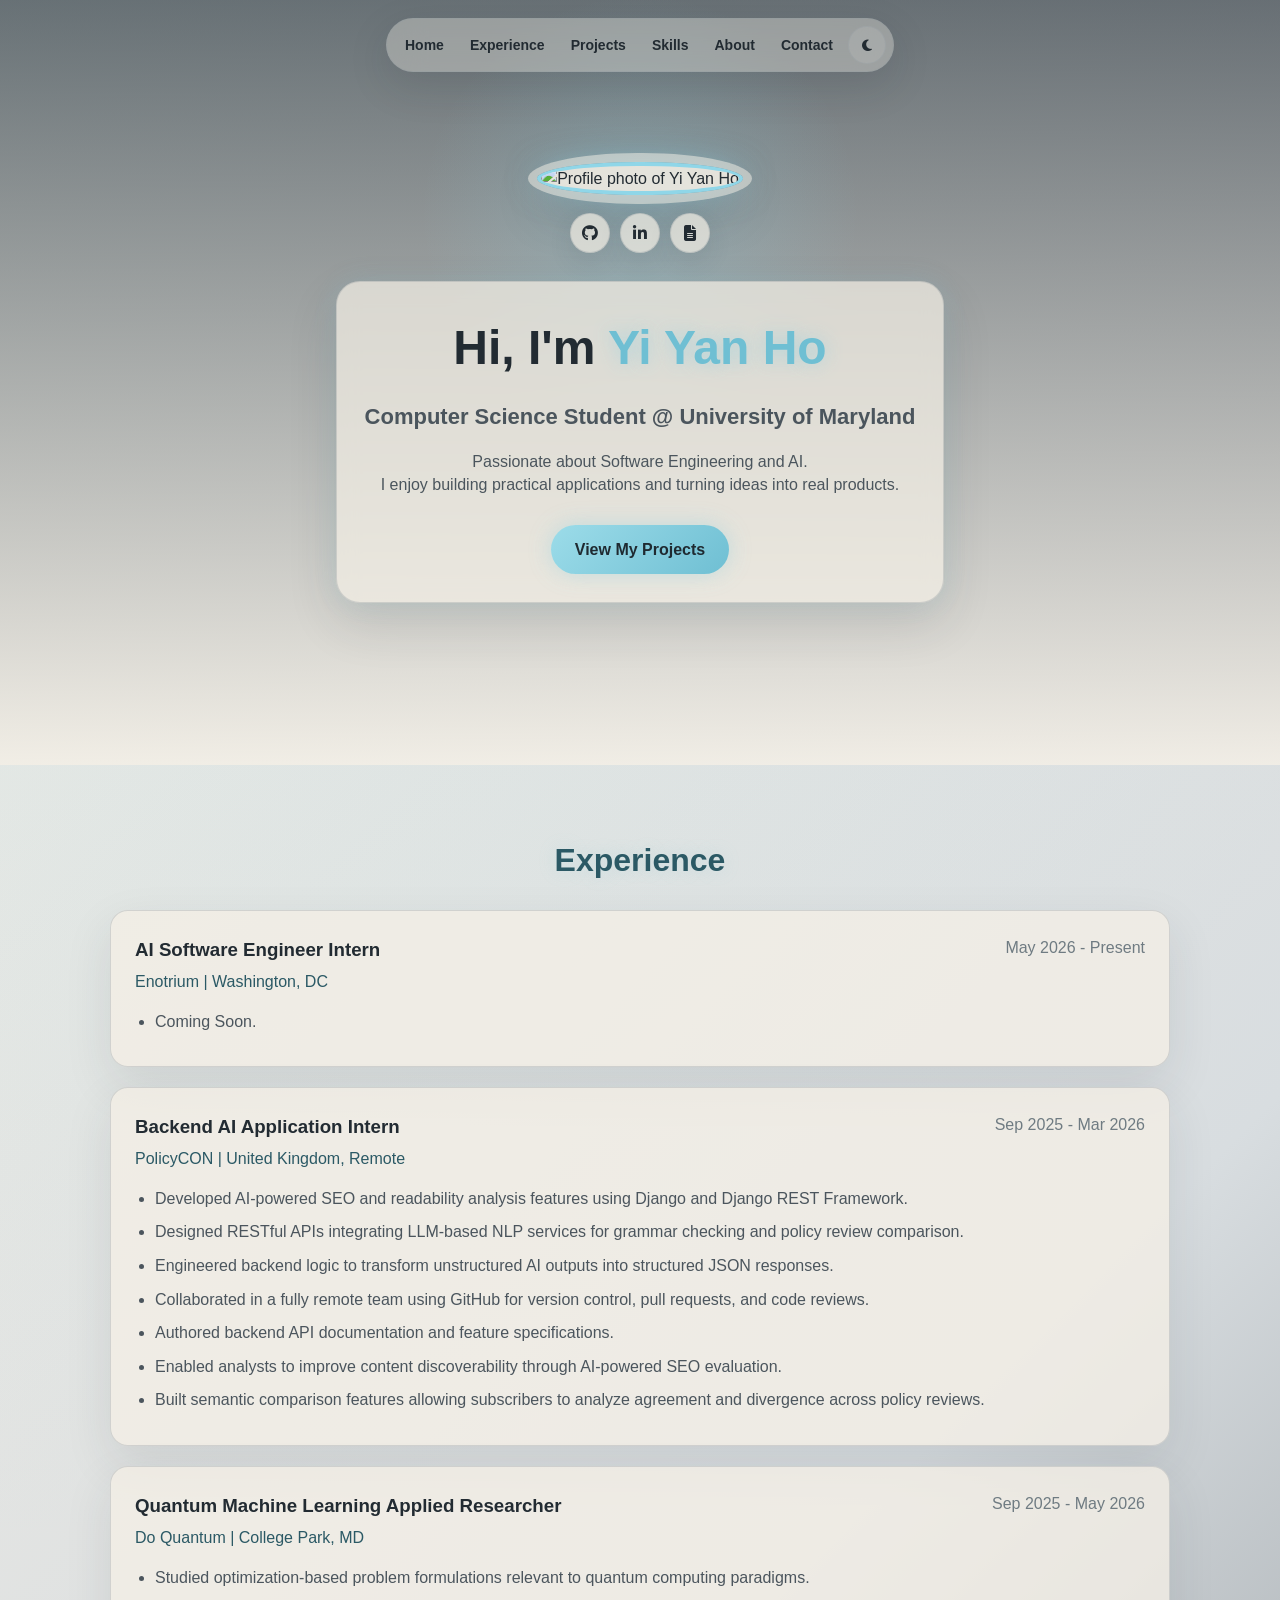
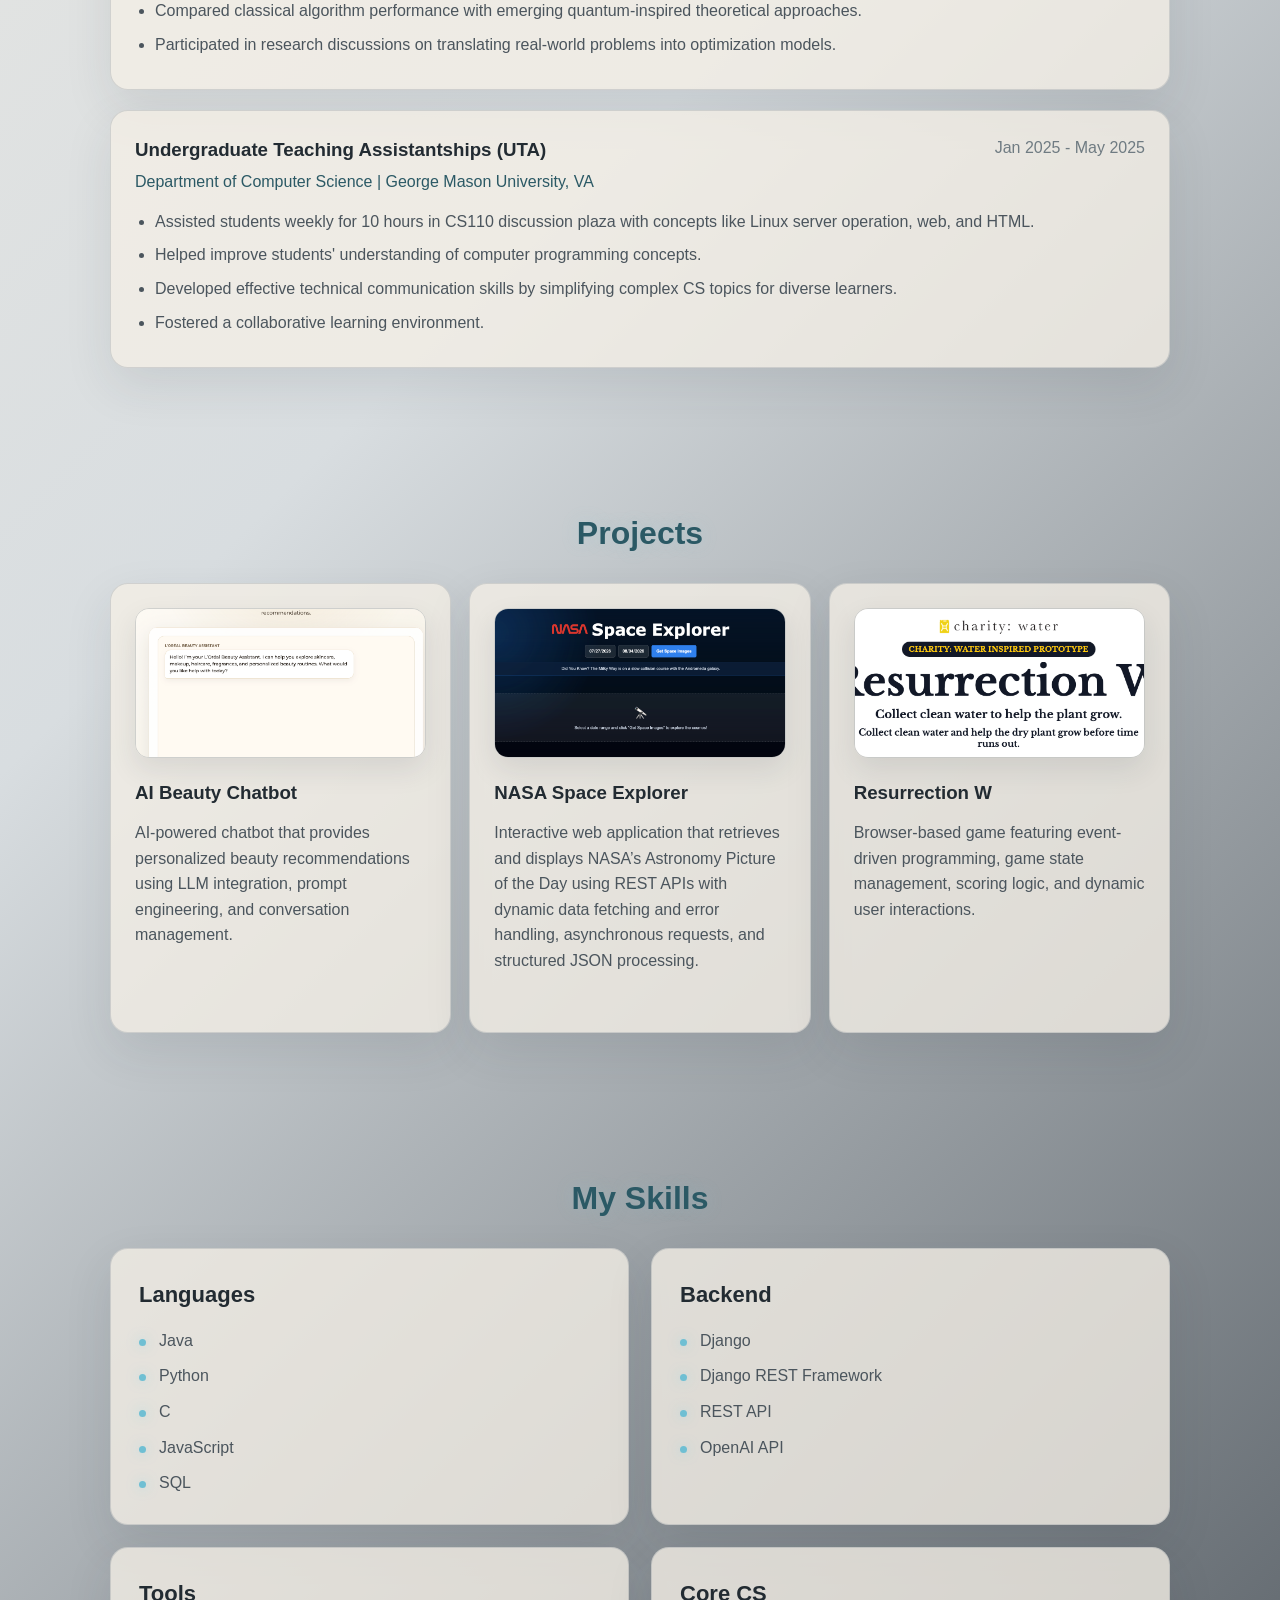
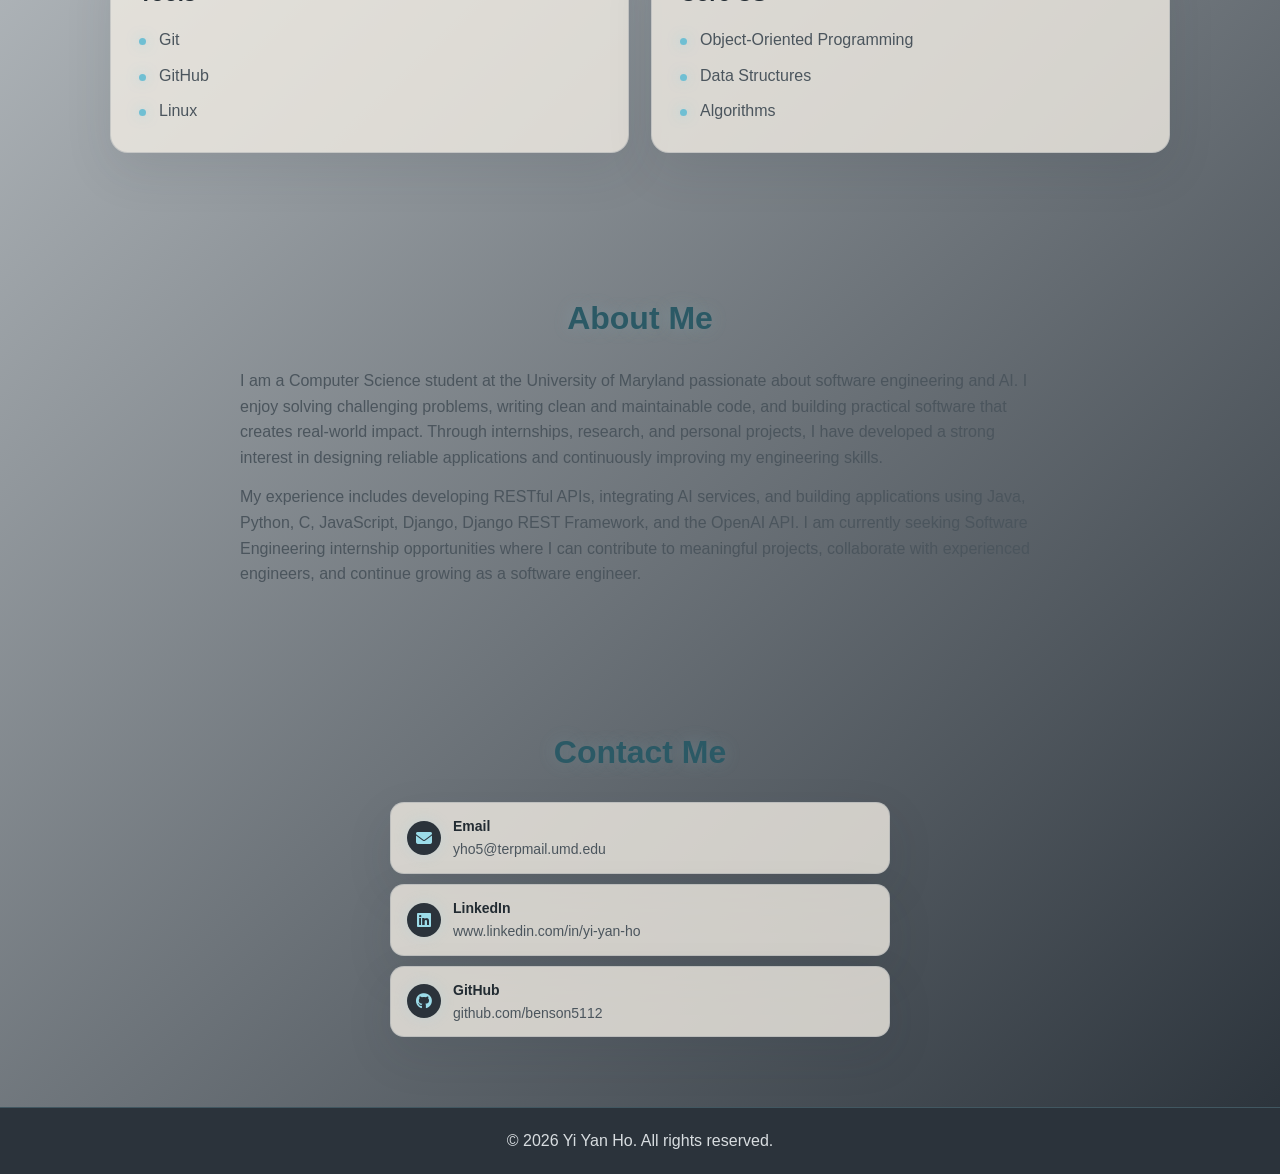
==== commit c0c154ec: "v3, enhance more" ====
--- a/index.html
+++ b/index.html
@@ -4,6 +4,7 @@
   <meta charset="UTF-8">
   <meta name="viewport" content="width=device-width, initial-scale=1.0">
   <title>Yi Yan Ho | Portfolio</title>
+  <script src="script.js"></script>
 
   <!-- Link to CSS file -->
   <link rel="stylesheet" href="style.css">
@@ -19,15 +20,18 @@
   <!-- Navigation Bar -->
   <header>
     <nav class="navbar">
-      <h2 class="logo">Yi Yan Ho</h2>
-
       <ul class="nav-links">
         <li><a href="#home">Home</a></li>
-        <li><a href="#about">About</a></li>
-        <li><a href="#skills">Skills</a></li>
         <li><a href="#experience">Experience</a></li>
         <li><a href="#projects">Projects</a></li>
+        <li><a href="#skills">Skills</a></li>
+        <li><a href="#about">About</a></li>
         <li><a href="#contact">Contact</a></li>
+        <li>
+          <button class="theme-toggle" type="button" aria-label="Switch to dark mode" aria-pressed="false">
+            <i class="fa-solid fa-moon" aria-hidden="true"></i>
+          </button>
+        </li>
       </ul>
     </nav>
   </header>
@@ -38,63 +42,48 @@
     <div class="profile-card">
       <!-- Replace images/profile.jpg with your own profile picture file -->
       <img src="./img/image.png" alt="Profile photo of Yi Yan Ho">
+
+      <div class="profile-socials" aria-label="Social profile links">
+        <a
+          class="social-icon-button"
+          href="https://github.com/benson5112"
+          target="_blank"
+          rel="noopener noreferrer"
+          aria-label="Visit Yi Yan Ho's GitHub profile"
+        >
+          <i class="fa-brands fa-github" aria-hidden="true"></i>
+        </a>
+
+        <a
+          class="social-icon-button"
+          href="REPLACE_WITH_MY_LINKEDIN_URL"
+          target="_blank"
+          rel="noopener noreferrer"
+          aria-label="Visit Yi Yan Ho's LinkedIn profile"
+        >
+          <i class="fa-brands fa-linkedin-in" aria-hidden="true"></i>
+        </a>
+
+        <a
+          class="social-icon-button"
+          href="REPLACE_WITH_MY_RESUME_PDF_PATH"
+          target="_blank"
+          rel="noopener noreferrer"
+          aria-label="View Yi Yan Ho's resume"
+        >
+          <i class="fa-solid fa-file-lines" aria-hidden="true"></i>
+        </a>
+      </div>
     </div>
 
     <div class="hero-content">
-      <h1>Hello, I'm <span>Yi Yan Ho</span></h1>
-      <h3>Computer Science Student | AI / Software Development / XR</h3>
-      <p>
-        I am learning web development and building projects to improve my technical skills.
+      <h1>Hi, I'm <span>Yi Yan Ho</span></h1>
+      <h3>Computer Science Student @ University of Maryland</h3>
+      <p class="hero-description">
+        <span>Passionate about Software Engineering and AI.</span>
+        <span>I enjoy building practical applications and turning ideas into real products.</span>
       </p>
       <a href="#projects" class="button">View My Projects</a>
-    </div>
-  </section>
-
-  <!-- About Section -->
-  <section id="about" class="section">
-    <h2>About Me</h2>
-    <p class="section-text">
-      I am a college student studying computer science and learning how to build websites
-      using HTML, CSS, and programming concepts. During this course, I am creating projects
-      that help me develop real-world technical skills and better understand how web
-      applications are designed and built.
-    </p>
-  </section>
-
-  <!-- Skills Section -->
-  <section id="skills" class="section">
-    <h2>My Skills</h2>
-
-    <div class="skills-grid">
-      <div class="skill-card">
-        <i class="fa-brands fa-html5"></i>
-        <h3>HTML</h3>
-      </div>
-
-      <div class="skill-card">
-        <i class="fa-brands fa-css3-alt"></i>
-        <h3>CSS</h3>
-      </div>
-
-      <div class="skill-card">
-        <i class="fa-brands fa-js"></i>
-        <h3>JavaScript</h3>
-      </div>
-
-      <div class="skill-card">
-        <i class="fa-brands fa-python"></i>
-        <h3>Python</h3>
-      </div>
-
-      <div class="skill-card">
-        <i class="fa-brands fa-java"></i>
-        <h3>Java</h3>
-      </div>
-
-      <div class="skill-card">
-        <i class="fa-brands fa-github"></i>
-        <h3>GitHub</h3>
-      </div>
     </div>
   </section>
 
@@ -120,7 +109,7 @@
       <div class="experience-card">
         <div class="experience-header">
           <div>
-            <h3>Backend Developer Intern</h3>
+            <h3>Backend AI Application Intern</h3>
             <p class="company">PolicyCON | United Kingdom, Remote</p>
           </div>
           <p class="date">Sep 2025 - Mar 2026</p>
@@ -177,29 +166,120 @@
     <h2>Projects</h2>
 
     <div class="projects-grid">
-      <div class="project-card">
-        <span class="label">Coming Soon</span>
-        <h3>Course Project 1</h3>
+      <a
+        class="project-card"
+        href="https://benson5112.github.io/AI_ChatBot/"
+        target="_blank"
+        rel="noopener noreferrer"
+        aria-label="View AI Beauty Chatbot project on GitHub"
+      >
+        <img class="project-image" src="./img/Chatbot.png" alt="AI Beauty Chatbot project preview">
+        <h3>AI Beauty Chatbot</h3>
         <p>
-          A future web development project that will demonstrate my HTML and CSS skills.
+          AI-powered chatbot that provides personalized beauty recommendations using LLM integration, 
+          prompt engineering, and conversation management.
         </p>
-      </div>
-
-      <div class="project-card">
-        <span class="label">Coming Soon</span>
-        <h3>Course Project 2</h3>
+        <span class="learn-more">Learn More</span>
+      </a>
+
+      <a
+        class="project-card"
+        href="https://benson5112.github.io/NASA_App/"
+        target="_blank"
+        rel="noopener noreferrer"
+        aria-label="View NASA Space Explorer project on GitHub"
+      >
+        <img class="project-image" src="./img/NASA.png" alt="NASA Space Explorer project preview">
+        <h3>NASA Space Explorer</h3>
         <p>
-          A future project where I will practice layout, design, and responsive web pages.
+          Interactive web application that retrieves and displays NASA’s Astronomy Picture of the Day 
+          using REST APIs with dynamic data fetching and error handling, asynchronous requests, 
+          and structured JSON processing.
         </p>
-      </div>
-
-      <div class="project-card">
-        <span class="label">Coming Soon</span>
-        <h3>Course Project 3</h3>
+        <span class="learn-more">Learn More</span>
+      </a>
+
+      <a
+        class="project-card"
+        href="https://benson5112.github.io/ResurrectionW/"
+        target="_blank"
+        rel="noopener noreferrer"
+        aria-label="View Resurrection W project on GitHub"
+      >
+        <img class="project-image" src="./img/ResurrectionW.png" alt="Resurrection W project preview">
+        <h3>Resurrection W</h3>
         <p>
-          A project that will help me build more real-world development experience.
+          Browser-based game featuring event-driven programming, game state management, 
+          scoring logic, and dynamic user interactions.
         </p>
-      </div>
+        <span class="learn-more">Learn More</span>
+      </a>
+    </div>
+  </section>
+
+  <!-- Skills Section -->
+  <section id="skills" class="section">
+    <h2>My Skills</h2>
+
+    <div class="skills-grid">
+      <div class="skill-card">
+        <h3>Languages</h3>
+        <ul>
+          <li>Java</li>
+          <li>Python</li>
+          <li>C</li>
+          <li>JavaScript</li>
+          <li>SQL</li>
+        </ul>
+      </div>
+
+      <div class="skill-card">
+        <h3>Backend</h3>
+        <ul>
+          <li>Django</li>
+          <li>Django REST Framework</li>
+          <li>REST API</li>
+          <li>OpenAI API</li>
+        </ul>
+      </div>
+
+      <div class="skill-card">
+        <h3>Tools</h3>
+        <ul>
+          <li>Git</li>
+          <li>GitHub</li>
+          <li>Linux</li>
+        </ul>
+      </div>
+
+      <div class="skill-card">
+        <h3>Core CS</h3>
+        <ul>
+          <li>Object-Oriented Programming</li>
+          <li>Data Structures</li>
+          <li>Algorithms</li>
+        </ul>
+      </div>
+    </div>
+  </section>
+
+  <!-- About Section -->
+  <section id="about" class="section">
+    <h2>About Me</h2>
+    <div class="section-text">
+      <p>
+        I am a Computer Science student at the University of Maryland passionate about software engineering and AI. 
+        I enjoy solving challenging problems, writing clean and maintainable code, and building practical software 
+        that creates real-world impact. Through internships, research, and personal projects, I have developed a strong 
+        interest in designing reliable applications and continuously improving my engineering skills.
+      </p>
+
+      <p>
+        My experience includes developing RESTful APIs, integrating AI services, and building applications using Java, 
+        Python, C, JavaScript, Django, Django REST Framework, and the OpenAI API. I am currently seeking 
+        Software Engineering internship opportunities where I can contribute to meaningful projects, 
+        collaborate with experienced engineers, and continue growing as a software engineer.
+      </p>
     </div>
   </section>
 
--- a/style.css
+++ b/style.css
@@ -1,4 +1,62 @@
 /* Basic page styles */
+:root {
+  --background:
+    radial-gradient(circle at top left, rgba(133, 211, 232, 0.16), transparent 34%),
+    linear-gradient(135deg, #f4efe6 0%, #d8dde0 42%, #293139 100%);
+  --hero-background:
+    radial-gradient(circle at 50% 28%, rgba(143, 214, 232, 0.26), transparent 26%),
+    linear-gradient(rgba(40, 50, 59, 0.66), rgba(244, 239, 230, 0.84)),
+    url('./img/hero-bg.jpg');
+  --surface: rgba(244, 239, 230, 0.78);
+  --surface-strong: rgba(244, 239, 230, 0.86);
+  --surface-transparent: rgba(244, 239, 230, 0.7);
+  --nav-surface: rgba(244, 239, 230, 0.34);
+  --nav-fallback: rgba(244, 239, 230, 0.68);
+  --text-primary: #222b32;
+  --text-secondary: #4b555d;
+  --text-muted: #6f7b82;
+  --heading: #2b5965;
+  --accent: #6fbfd3;
+  --accent-bright: #9cdce9;
+  --accent-hover: #8fd6e8;
+  --border: rgba(143, 154, 160, 0.32);
+  --border-strong: rgba(143, 214, 232, 0.58);
+  --shadow: 0 18px 48px rgba(39, 49, 58, 0.1);
+  --shadow-hover: 0 20px 50px rgba(39, 49, 58, 0.14), 0 0 26px rgba(143, 214, 232, 0.18);
+  --focus-ring: rgba(111, 191, 211, 0.72);
+  --footer-surface: #2b333b;
+  --footer-text: #d8dde0;
+}
+
+html[data-theme="dark"] {
+  --background:
+    radial-gradient(circle at top left, rgba(111, 191, 211, 0.15), transparent 34%),
+    linear-gradient(135deg, #111820 0%, #1d262d 48%, #090d11 100%);
+  --hero-background:
+    radial-gradient(circle at 50% 28%, rgba(111, 191, 211, 0.18), transparent 28%),
+    linear-gradient(rgba(9, 13, 17, 0.72), rgba(17, 24, 32, 0.88)),
+    url('./img/hero-bg.jpg');
+  --surface: rgba(31, 41, 48, 0.82);
+  --surface-strong: rgba(39, 49, 58, 0.92);
+  --surface-transparent: rgba(31, 41, 48, 0.72);
+  --nav-surface: rgba(24, 32, 39, 0.38);
+  --nav-fallback: rgba(24, 32, 39, 0.7);
+  --text-primary: #edf4f5;
+  --text-secondary: #c2ced2;
+  --text-muted: #95a5aa;
+  --heading: #9cdce9;
+  --accent: #8fd6e8;
+  --accent-bright: #c8eef4;
+  --accent-hover: #b4e8f0;
+  --border: rgba(165, 199, 207, 0.22);
+  --border-strong: rgba(143, 214, 232, 0.62);
+  --shadow: 0 18px 48px rgba(0, 0, 0, 0.24);
+  --shadow-hover: 0 20px 50px rgba(0, 0, 0, 0.32), 0 0 26px rgba(143, 214, 232, 0.16);
+  --focus-ring: rgba(156, 220, 233, 0.82);
+  --footer-surface: #10171d;
+  --footer-text: #c2ced2;
+}
+
 * {
   margin: 0;
   padding: 0;
@@ -7,51 +65,117 @@
 
 html {
   scroll-behavior: smooth;
+  color-scheme: light;
+}
+
+html[data-theme="dark"] {
+  color-scheme: dark;
 }
 
 body {
   font-family: Arial, sans-serif;
-  background-color: #0f172a;
-  color: #e5e7eb;
+  background: var(--background);
+  color: var(--text-primary);
   line-height: 1.6;
+}
+
+.section,
+.hero {
+  scroll-margin-top: 110px;
 }
 
 /* Navigation bar */
 header {
-  background-color: #111827;
-  position: sticky;
-  top: 0;
-  z-index: 100;
+  position: fixed;
+  top: 18px;
+  left: 50%;
+  z-index: 1000;
+  width: fit-content;
+  max-width: calc(100% - 28px);
+  transform: translateX(-50%);
+  background-color: transparent;
 }
 
 .navbar {
-  max-width: 1100px;
-  margin: auto;
-  padding: 18px 20px;
+  width: fit-content;
+  max-width: 100%;
+  margin: 0 auto;
+  padding: 7px;
   display: flex;
-  justify-content: space-between;
-  align-items: center;
-}
-
-.logo {
-  color: #38bdf8;
-  font-size: 24px;
+  justify-content: center;
+  align-items: center;
+  border: 1px solid var(--border);
+  border-radius: 999px;
+  background-color: var(--nav-fallback);
+  box-shadow: 0 14px 42px rgba(30, 42, 50, 0.13);
+}
+
+@supports ((backdrop-filter: blur(16px)) or (-webkit-backdrop-filter: blur(16px))) {
+  .navbar {
+    background-color: var(--nav-surface);
+    backdrop-filter: blur(18px);
+    -webkit-backdrop-filter: blur(18px);
+  }
 }
 
 .nav-links {
   list-style: none;
   display: flex;
-  gap: 18px;
+  align-items: center;
+  justify-content: center;
+  gap: 4px;
+  width: max-content;
+  max-width: 100%;
+  overflow-x: auto;
+  scrollbar-width: none;
+}
+
+.nav-links::-webkit-scrollbar {
+  display: none;
 }
 
 .nav-links a {
-  color: #e5e7eb;
+  display: inline-flex;
+  align-items: center;
+  min-height: 38px;
+  color: var(--text-primary);
   text-decoration: none;
-  font-weight: bold;
-}
-
-.nav-links a:hover {
-  color: #38bdf8;
+  font-size: 14px;
+  font-weight: 700;
+  padding: 8px 11px;
+  border-radius: 999px;
+  white-space: nowrap;
+  transition: color 0.3s ease, background-color 0.3s ease, transform 0.3s ease;
+}
+
+.nav-links a:hover,
+.nav-links a:focus-visible,
+.theme-toggle:hover,
+.theme-toggle:focus-visible {
+  color: var(--accent);
+  background-color: rgba(143, 214, 232, 0.16);
+  outline: 2px solid transparent;
+  transform: translateY(-1px);
+}
+
+.nav-links a:focus-visible,
+.theme-toggle:focus-visible {
+  outline: 3px solid var(--focus-ring);
+  outline-offset: 2px;
+}
+
+.theme-toggle {
+  width: 38px;
+  height: 38px;
+  border: 1px solid var(--border);
+  border-radius: 50%;
+  background-color: rgba(255, 255, 255, 0.1);
+  color: var(--text-primary);
+  cursor: pointer;
+  display: inline-flex;
+  align-items: center;
+  justify-content: center;
+  transition: color 0.3s ease, background-color 0.3s ease, transform 0.3s ease, border-color 0.3s ease;
 }
 
 /* Hero section */
@@ -66,35 +190,49 @@
   justify-content: center;
   gap: 28px;
   text-align: center;
-  background:
-    linear-gradient(rgba(15, 23, 42, 0.88), rgba(15, 23, 42, 0.88)),
-    url('./img/hero-bg.jpg');
+  background: var(--hero-background);
   background-size: cover;
   background-position: center;
 }
 
 .hero-content {
   max-width: 650px;
+  padding: 28px;
+  border: 1px solid var(--border);
+  border-radius: 24px;
+  background-color: var(--surface-transparent);
+  box-shadow: var(--shadow-hover);
+  backdrop-filter: blur(10px);
 }
 
 .hero h1 {
   font-size: 48px;
   margin-bottom: 12px;
+  color: var(--text-primary);
 }
 
 .hero h1 span {
-  color: #38bdf8;
+  color: var(--accent);
+  text-shadow: 0 0 18px rgba(128, 205, 226, 0.48);
 }
 
 .hero h3 {
-  color: #c4b5fd;
+  color: var(--text-secondary);
   font-size: 22px;
   margin-bottom: 16px;
 }
 
 .hero p {
-  color: #cbd5e1;
+  color: var(--text-secondary);
   margin-bottom: 28px;
+}
+
+.hero-description {
+  line-height: 1.45;
+}
+
+.hero-description span {
+  display: block;
 }
 
 /* Profile photo area */
@@ -103,29 +241,73 @@
   height: 200px;
   border-radius: 50%;
   object-fit: cover;
-  border: 4px solid #38bdf8;
-  background-color: #334155;
+  border: 4px solid var(--accent-hover);
+  background-color: var(--surface-strong);
+  box-shadow:
+    0 0 0 9px rgba(244, 239, 230, 0.52),
+    0 0 32px rgba(143, 214, 232, 0.52),
+    0 18px 48px rgba(36, 45, 54, 0.25);
+}
+
+.profile-socials {
+  margin-top: 18px;
+  display: flex;
+  justify-content: center;
+  gap: 10px;
+}
+
+.social-icon-button {
+  width: 40px;
+  height: 40px;
+  display: inline-flex;
+  align-items: center;
+  justify-content: center;
+  border-radius: 50%;
+  border: 1px solid var(--border);
+  background-color: var(--surface-transparent);
+  color: var(--text-primary);
+  text-decoration: none;
+  box-shadow: 0 10px 24px rgba(39, 49, 58, 0.1);
+  transition: transform 0.3s ease, color 0.3s ease, border-color 0.3s ease, box-shadow 0.3s ease, background-color 0.3s ease;
+}
+
+.social-icon-button:hover,
+.social-icon-button:focus-visible {
+  color: var(--accent);
+  border-color: var(--border-strong);
+  background-color: var(--surface-strong);
+  box-shadow: 0 14px 30px rgba(39, 49, 58, 0.14), 0 0 20px rgba(143, 214, 232, 0.18);
+  transform: translateY(-3px);
+}
+
+.social-icon-button:focus-visible {
+  outline: 3px solid var(--focus-ring);
+  outline-offset: 3px;
 }
 
 .profile-card p {
   margin-top: 12px;
-  color: #94a3b8;
+  color: var(--text-muted);
   font-size: 14px;
 }
 
 /* Button */
 .button {
   display: inline-block;
-  background-color: #38bdf8;
-  color: #0f172a;
+  background: linear-gradient(135deg, var(--accent-bright), var(--accent));
+  color: #1f2a31;
   padding: 12px 24px;
-  border-radius: 8px;
+  border-radius: 999px;
   text-decoration: none;
   font-weight: bold;
+  box-shadow: 0 0 22px rgba(126, 201, 221, 0.36);
+  transition: transform 0.3s ease, box-shadow 0.3s ease, background 0.3s ease;
 }
 
 .button:hover {
-  background-color: #7dd3fc;
+  background: linear-gradient(135deg, #c8eef4, var(--accent-hover));
+  box-shadow: 0 0 32px rgba(126, 201, 221, 0.62);
+  transform: translateY(-2px);
 }
 
 /* General section styles */
@@ -137,41 +319,80 @@
 
 .section h2 {
   font-size: 32px;
-  color: #38bdf8;
+  color: var(--heading);
   margin-bottom: 24px;
   text-align: center;
+  text-shadow: 0 0 18px rgba(143, 214, 232, 0.22);
 }
 
 .section-text {
   max-width: 800px;
   margin: auto;
-  text-align: center;
-  color: #cbd5e1;
+  text-align: left;
+  color: var(--text-secondary);
+}
+
+.section-text p + p {
+  margin-top: 14px;
 }
 
 /* Skills section */
 .skills-grid {
   display: grid;
-  grid-template-columns: repeat(3, 1fr);
-  gap: 18px;
+  grid-template-columns: repeat(2, 1fr);
+  gap: 22px;
 }
 
 .skill-card {
-  background-color: #1e293b;
-  border: 1px solid #334155;
-  border-radius: 12px;
-  padding: 25px;
-  text-align: center;
+  background-color: var(--surface);
+  border: 1px solid var(--border);
+  border-radius: 18px;
+  padding: 28px;
+  text-align: left;
+  box-shadow: var(--shadow);
+  transition: transform 0.3s ease, box-shadow 0.3s ease, border-color 0.3s ease;
+}
+
+.skill-card:hover {
+  transform: translateY(-4px);
+  border-color: var(--border-strong);
+  box-shadow: var(--shadow-hover);
 }
 
 .skill-card i {
   font-size: 36px;
-  color: #38bdf8;
+  color: var(--accent);
   margin-bottom: 12px;
 }
 
 .skill-card h3 {
-  font-size: 18px;
+  font-size: 22px;
+  color: var(--text-primary);
+  margin-bottom: 16px;
+}
+
+.skill-card ul {
+  list-style: none;
+  display: grid;
+  gap: 10px;
+}
+
+.skill-card li {
+  position: relative;
+  padding-left: 20px;
+  color: var(--text-secondary);
+}
+
+.skill-card li::before {
+  content: "";
+  position: absolute;
+  left: 0;
+  top: 0.68em;
+  width: 7px;
+  height: 7px;
+  border-radius: 50%;
+  background-color: var(--accent);
+  box-shadow: 0 0 12px rgba(143, 214, 232, 0.58);
 }
 
 /* Experience section */
@@ -181,10 +402,11 @@
 }
 
 .experience-card {
-  background-color: #1e293b;
-  border: 1px solid #334155;
-  border-radius: 12px;
+  background-color: var(--surface);
+  border: 1px solid var(--border);
+  border-radius: 18px;
   padding: 24px;
+  box-shadow: var(--shadow);
 }
 
 .experience-header {
@@ -195,16 +417,16 @@
 }
 
 .experience-card h3 {
-  color: #ffffff;
+  color: var(--text-primary);
   margin-bottom: 4px;
 }
 
 .company {
-  color: #c4b5fd;
+  color: var(--heading);
 }
 
 .date {
-  color: #94a3b8;
+  color: var(--text-muted);
   white-space: nowrap;
 }
 
@@ -213,7 +435,7 @@
 }
 
 .experience-card li {
-  color: #cbd5e1;
+  color: var(--text-secondary);
   margin-bottom: 8px;
 }
 
@@ -225,28 +447,76 @@
 }
 
 .project-card {
-  background-color: #1e293b;
-  border: 1px solid #334155;
-  border-radius: 12px;
-  padding: 24px;
+  position: relative;
+  display: block;
+  background-color: var(--surface);
+  border: 1px solid var(--border);
+  border-radius: 18px;
+  padding: 24px 24px 58px;
+  color: inherit;
+  text-decoration: none;
+  box-shadow: var(--shadow);
+  transition: transform 0.3s ease, box-shadow 0.3s ease, border-color 0.3s ease;
+}
+
+.project-card:hover,
+.project-card:focus-visible,
+.project-card:focus-within {
+  transform: translateY(-4px);
+  border-color: var(--border-strong);
+  box-shadow: var(--shadow-hover);
+}
+
+.project-card:focus-visible {
+  outline: 3px solid var(--focus-ring);
+  outline-offset: 4px;
 }
 
 .project-card h3 {
   margin: 12px 0;
-  color: #ffffff;
+  color: var(--text-primary);
+}
+
+.project-image {
+  width: 100%;
+  height: 150px;
+  object-fit: cover;
+  border-radius: 14px;
+  border: 1px solid var(--border);
+  box-shadow: 0 12px 28px rgba(39, 49, 58, 0.1);
 }
 
 .project-card p {
-  color: #cbd5e1;
+  color: var(--text-secondary);
+}
+
+.learn-more {
+  position: absolute;
+  right: 24px;
+  bottom: 22px;
+  color: var(--heading);
+  font-size: 14px;
+  font-weight: bold;
+  opacity: 0;
+  transform: translateY(8px);
+  transition: opacity 0.3s ease, transform 0.3s ease;
+}
+
+.project-card:hover .learn-more,
+.project-card:focus-visible .learn-more,
+.project-card:focus-within .learn-more {
+  opacity: 1;
+  transform: translateY(0);
 }
 
 .label {
   display: inline-block;
-  background-color: #312e81;
-  color: #c4b5fd;
+  background-color: rgba(143, 214, 232, 0.22);
+  color: var(--heading);
   padding: 5px 10px;
   border-radius: 20px;
   font-size: 14px;
+  border: 1px solid rgba(143, 214, 232, 0.35);
 }
 
 /* Contact section */
@@ -255,43 +525,46 @@
 }
 
 .contact-info {
-  max-width: 620px;
+  max-width: 500px;
   margin: auto;
   display: grid;
-  gap: 14px;
+  gap: 10px;
 }
 
 .contact-item {
-  background-color: #1e293b;
-  border: 1px solid #334155;
-  border-radius: 12px;
-  padding: 18px 20px;
+  background-color: var(--surface);
+  border: 1px solid var(--border);
+  border-radius: 14px;
+  padding: 12px 16px;
   display: flex;
   align-items: center;
-  gap: 16px;
+  gap: 12px;
   text-align: left;
+  box-shadow: var(--shadow);
 }
 
 .contact-item i {
-  width: 42px;
-  height: 42px;
-  background-color: #0f172a;
-  color: #38bdf8;
+  width: 34px;
+  height: 34px;
+  background-color: var(--footer-surface);
+  color: var(--accent-bright);
   border-radius: 50%;
   display: flex;
   align-items: center;
   justify-content: center;
-  font-size: 20px;
+  font-size: 16px;
+  box-shadow: 0 0 14px rgba(143, 214, 232, 0.22);
 }
 
 .contact-item h3 {
-  color: #ffffff;
-  font-size: 16px;
-  margin-bottom: 3px;
+  color: var(--text-primary);
+  font-size: 14px;
+  margin-bottom: 1px;
 }
 
 .contact-item p {
-  color: #cbd5e1;
+  color: var(--text-secondary);
+  font-size: 14px;
   overflow-wrap: anywhere;
 }
 
@@ -299,24 +572,43 @@
 footer {
   text-align: center;
   padding: 20px;
-  background-color: #111827;
-  color: #94a3b8;
+  background-color: var(--footer-surface);
+  color: var(--footer-text);
+  border-top: 1px solid rgba(143, 214, 232, 0.22);
 }
 
 /* Responsive design for tablets and phones */
 @media (max-width: 768px) {
+  header {
+    top: 10px;
+    max-width: calc(100% - 16px);
+  }
+
   .navbar {
-    flex-direction: column;
-    gap: 15px;
+    padding: 6px;
   }
 
   .nav-links {
-    flex-wrap: wrap;
-    justify-content: center;
+    justify-content: flex-start;
+    flex-wrap: nowrap;
+    gap: 4px;
+    padding: 0 2px;
+  }
+
+  .nav-links a {
+    min-height: 34px;
+    padding: 7px 10px;
+    font-size: 13px;
+  }
+
+  .theme-toggle {
+    width: 34px;
+    height: 34px;
+    flex: 0 0 auto;
   }
 
   .hero {
-    padding-top: 50px;
+    padding-top: 96px;
   }
 
   .hero h1 {
@@ -345,3 +637,40 @@
     align-items: flex-start;
   }
 }
+
+@media (hover: none) {
+  .learn-more {
+    opacity: 1;
+    transform: translateY(0);
+  }
+}
+
+@media (prefers-reduced-motion: reduce) {
+  html {
+    scroll-behavior: auto;
+  }
+
+  .nav-links a,
+  .theme-toggle,
+  .button,
+  .skill-card,
+  .social-icon-button,
+  .project-card,
+  .learn-more {
+    transition: none;
+  }
+
+  .nav-links a:hover,
+  .nav-links a:focus-visible,
+  .theme-toggle:hover,
+  .theme-toggle:focus-visible,
+  .button:hover,
+  .skill-card:hover,
+  .social-icon-button:hover,
+  .social-icon-button:focus-visible,
+  .project-card:hover,
+  .project-card:focus-visible,
+  .project-card:focus-within {
+    transform: none;
+  }
+}
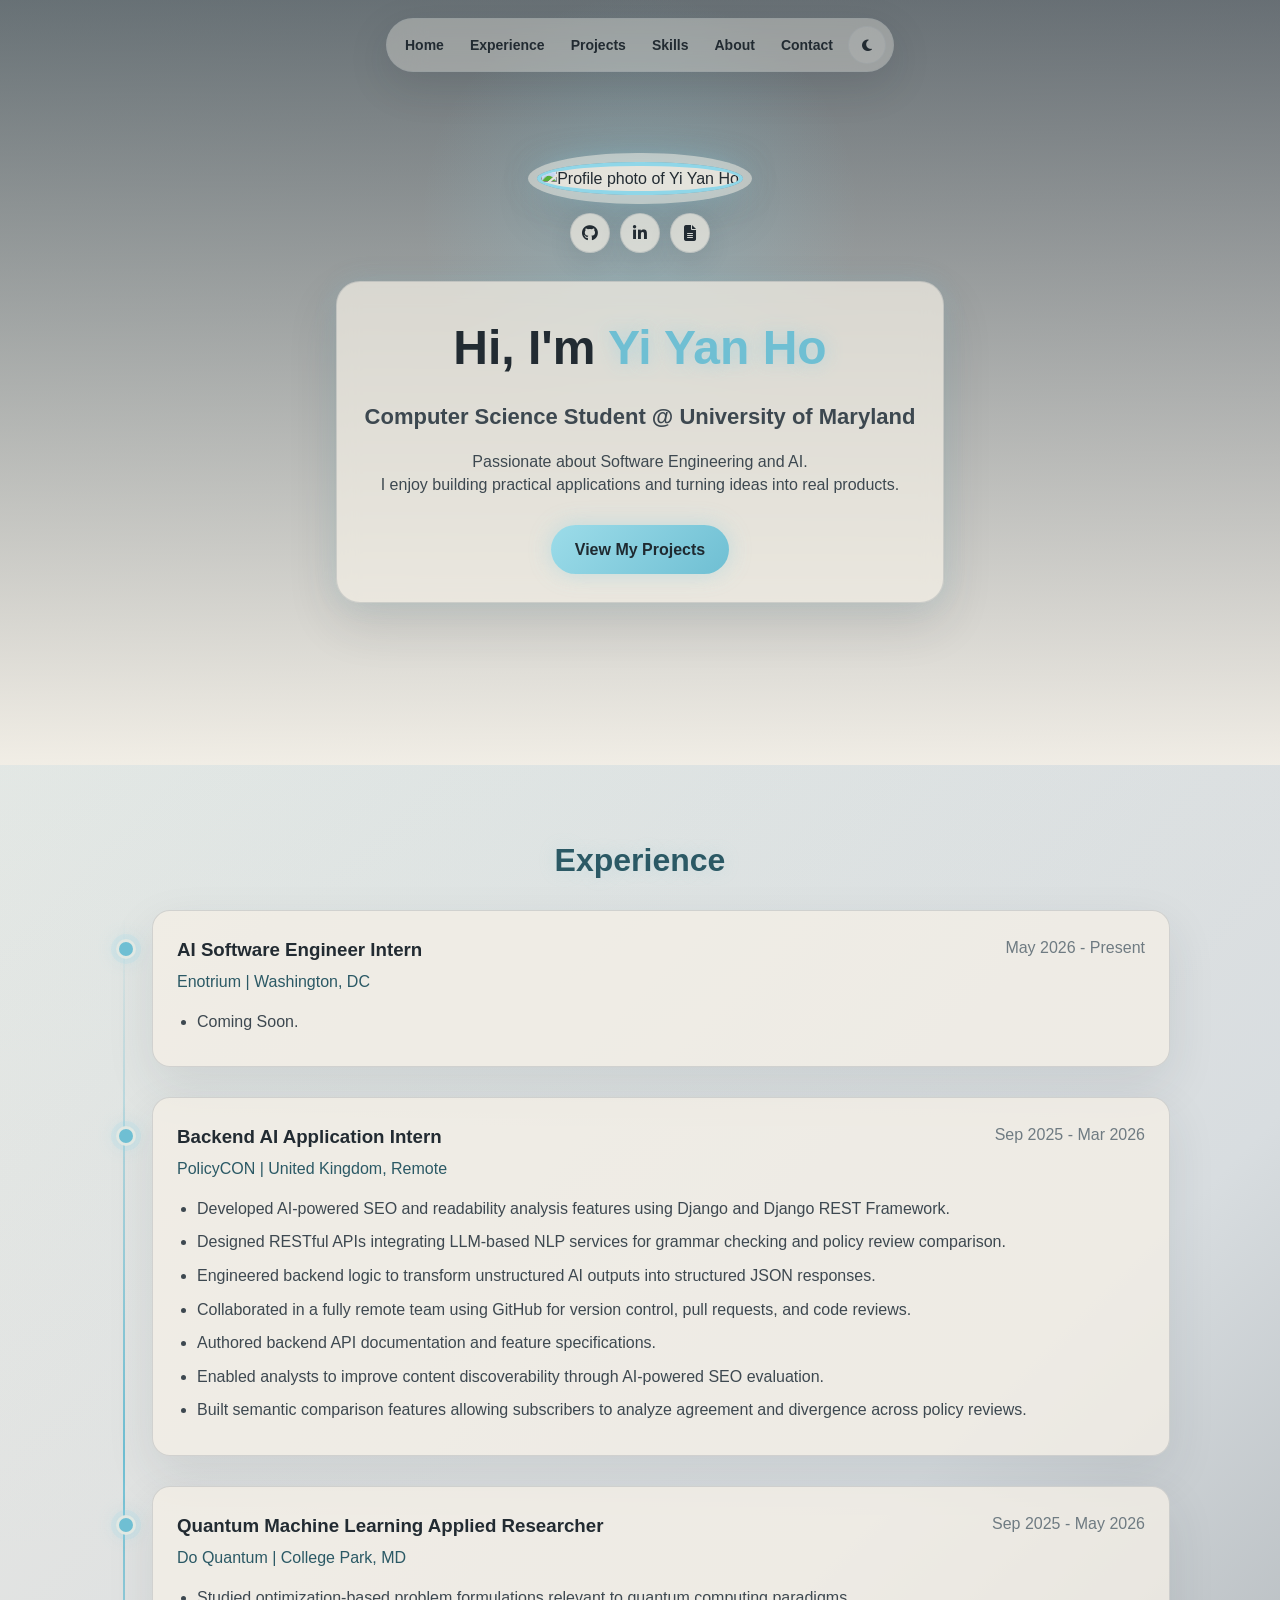
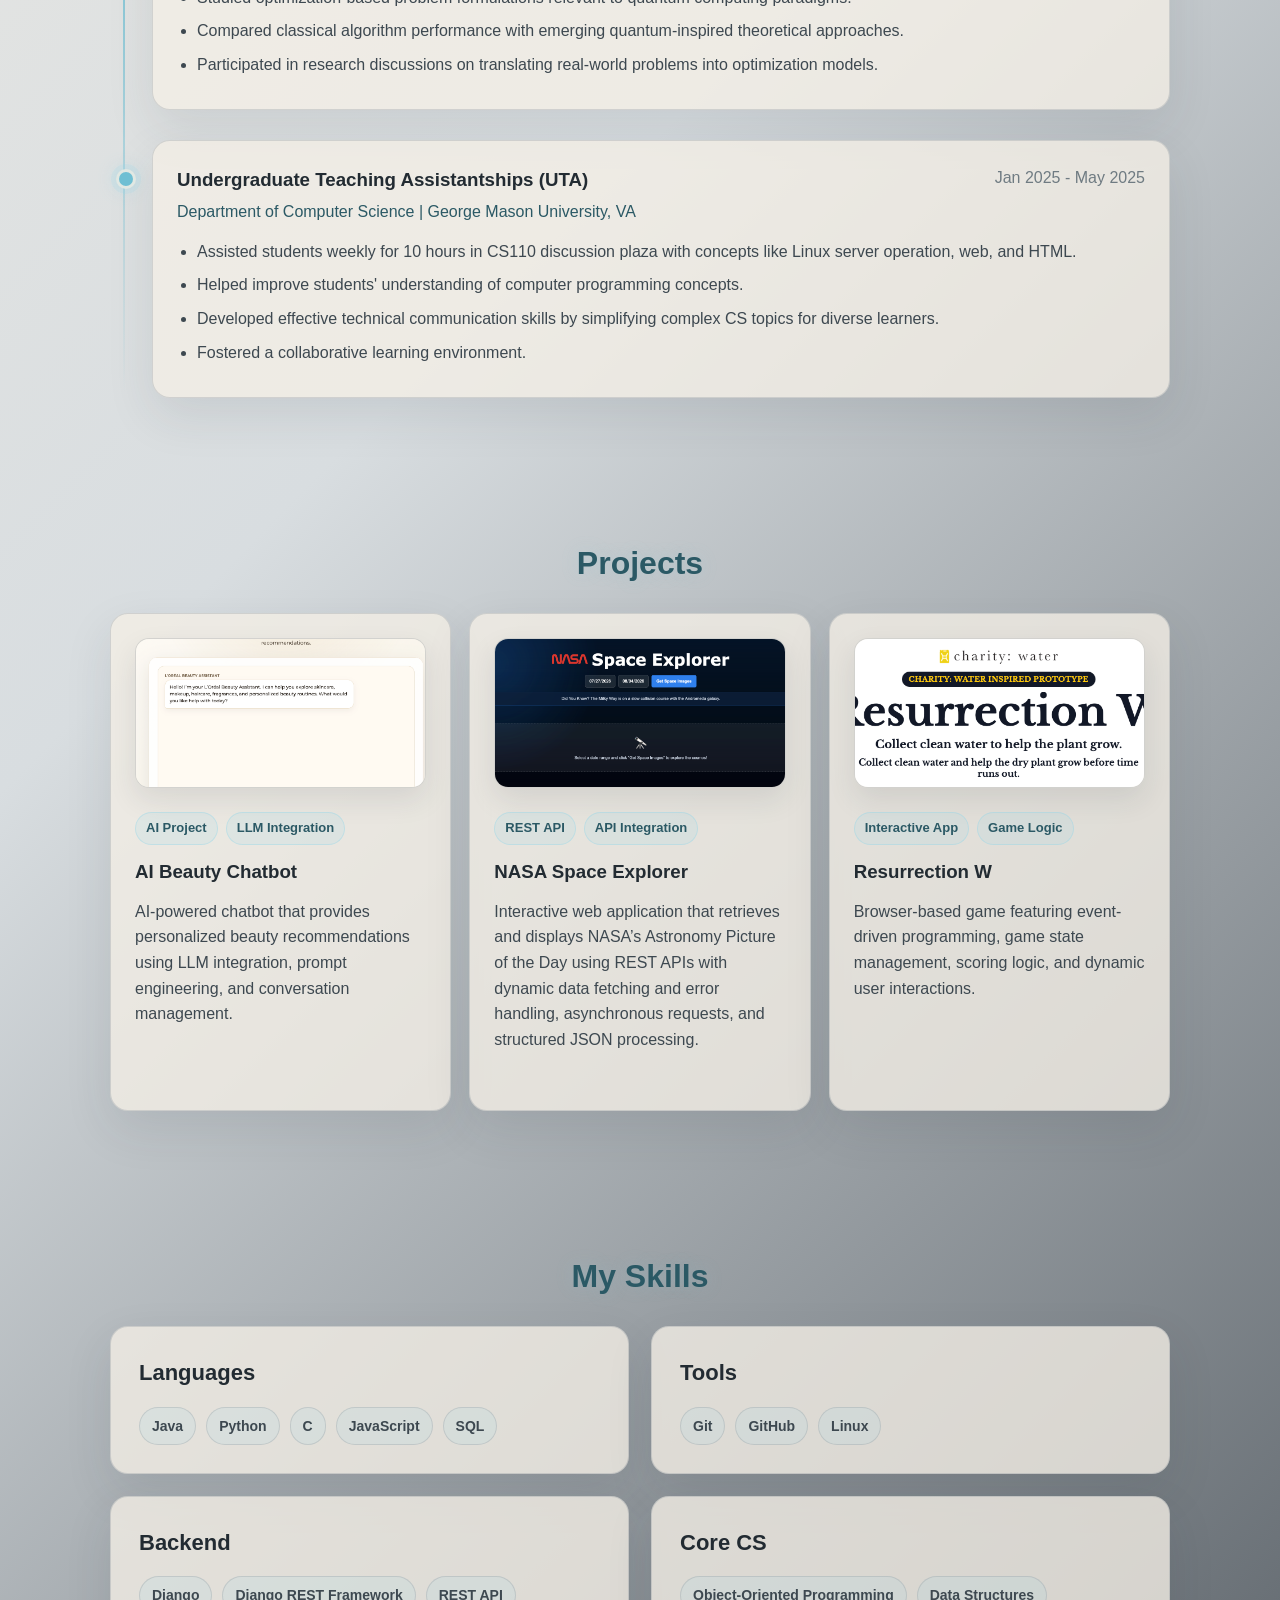
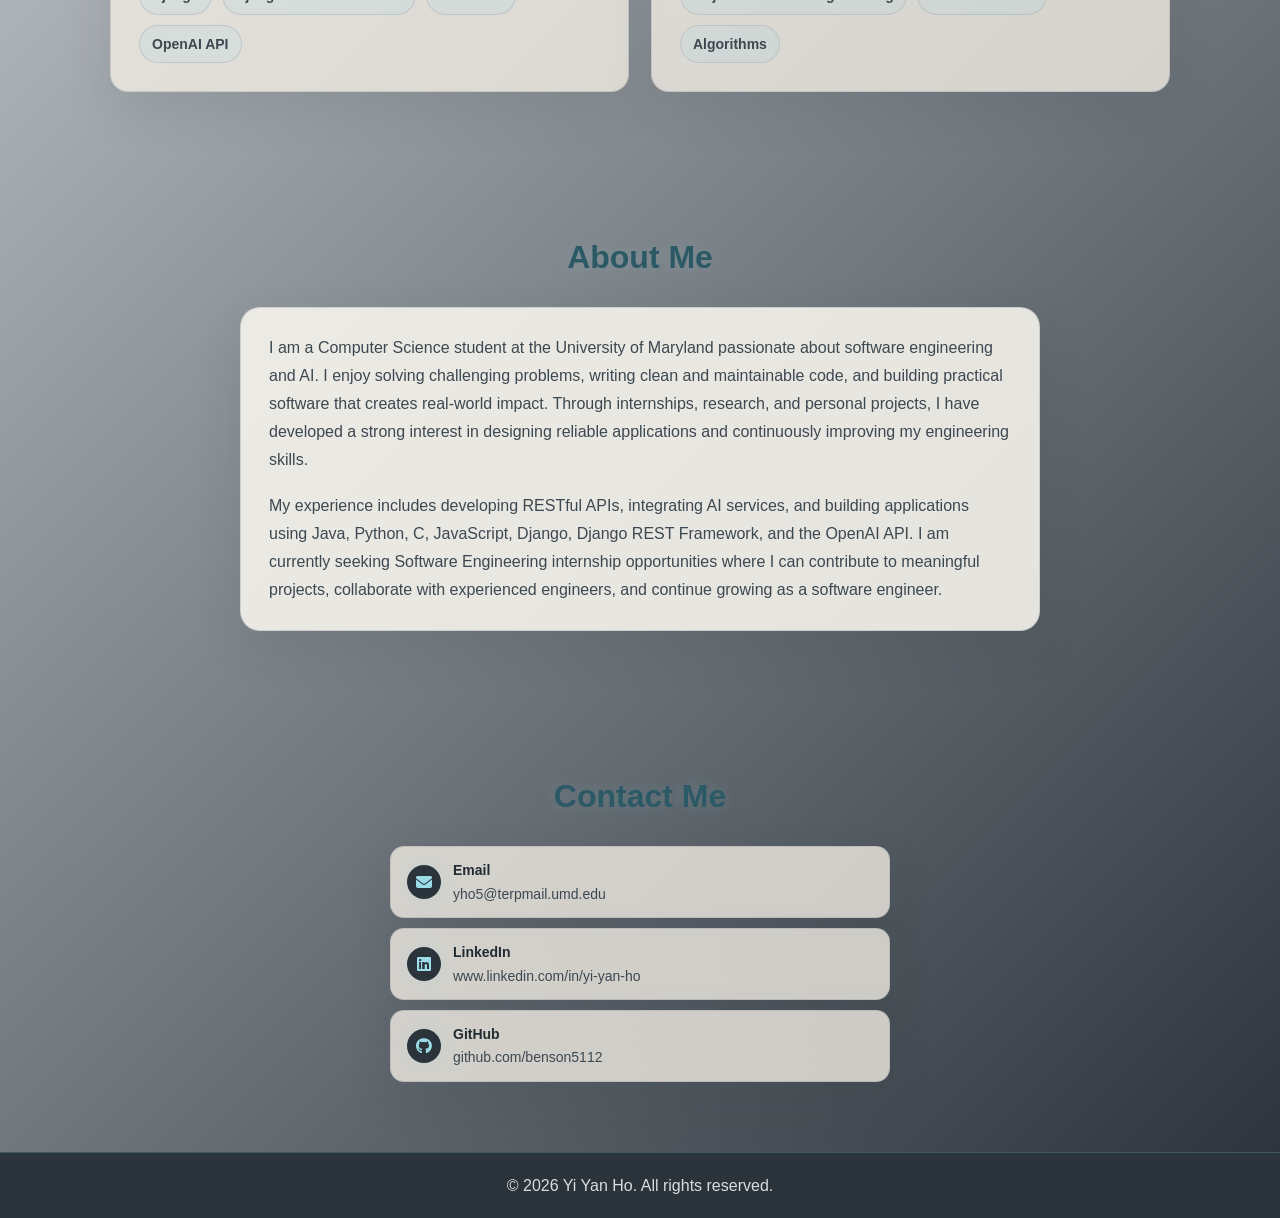
==== commit f856fac4: "v3.1" ====
--- a/index.html
+++ b/index.html
@@ -56,7 +56,7 @@
 
         <a
           class="social-icon-button"
-          href="REPLACE_WITH_MY_LINKEDIN_URL"
+          href="https://www.linkedin.com/in/yi-yan-ho"
           target="_blank"
           rel="noopener noreferrer"
           aria-label="Visit Yi Yan Ho's LinkedIn profile"
@@ -174,6 +174,10 @@
         aria-label="View AI Beauty Chatbot project on GitHub"
       >
         <img class="project-image" src="./img/Chatbot.png" alt="AI Beauty Chatbot project preview">
+        <div class="project-tags" aria-label="Project technical focus">
+          <span>AI Project</span>
+          <span>LLM Integration</span>
+        </div>
         <h3>AI Beauty Chatbot</h3>
         <p>
           AI-powered chatbot that provides personalized beauty recommendations using LLM integration, 
@@ -190,6 +194,10 @@
         aria-label="View NASA Space Explorer project on GitHub"
       >
         <img class="project-image" src="./img/NASA.png" alt="NASA Space Explorer project preview">
+        <div class="project-tags" aria-label="Project technical focus">
+          <span>REST API</span>
+          <span>API Integration</span>
+        </div>
         <h3>NASA Space Explorer</h3>
         <p>
           Interactive web application that retrieves and displays NASA’s Astronomy Picture of the Day 
@@ -207,6 +215,10 @@
         aria-label="View Resurrection W project on GitHub"
       >
         <img class="project-image" src="./img/ResurrectionW.png" alt="Resurrection W project preview">
+        <div class="project-tags" aria-label="Project technical focus">
+          <span>Interactive App</span>
+          <span>Game Logic</span>
+        </div>
         <h3>Resurrection W</h3>
         <p>
           Browser-based game featuring event-driven programming, game state management, 
@@ -234,21 +246,21 @@
       </div>
 
       <div class="skill-card">
+        <h3>Tools</h3>
+        <ul>
+          <li>Git</li>
+          <li>GitHub</li>
+          <li>Linux</li>
+        </ul>
+      </div>
+
+      <div class="skill-card">
         <h3>Backend</h3>
         <ul>
           <li>Django</li>
           <li>Django REST Framework</li>
           <li>REST API</li>
           <li>OpenAI API</li>
-        </ul>
-      </div>
-
-      <div class="skill-card">
-        <h3>Tools</h3>
-        <ul>
-          <li>Git</li>
-          <li>GitHub</li>
-          <li>Linux</li>
         </ul>
       </div>
 
--- a/style.css
+++ b/style.css
@@ -8,12 +8,13 @@
     linear-gradient(rgba(40, 50, 59, 0.66), rgba(244, 239, 230, 0.84)),
     url('./img/hero-bg.jpg');
   --surface: rgba(244, 239, 230, 0.78);
+  --about-surface: rgba(249, 246, 239, 0.88);
   --surface-strong: rgba(244, 239, 230, 0.86);
   --surface-transparent: rgba(244, 239, 230, 0.7);
   --nav-surface: rgba(244, 239, 230, 0.34);
   --nav-fallback: rgba(244, 239, 230, 0.68);
   --text-primary: #222b32;
-  --text-secondary: #4b555d;
+  --text-secondary: #3d4850;
   --text-muted: #6f7b82;
   --heading: #2b5965;
   --accent: #6fbfd3;
@@ -37,6 +38,7 @@
     linear-gradient(rgba(9, 13, 17, 0.72), rgba(17, 24, 32, 0.88)),
     url('./img/hero-bg.jpg');
   --surface: rgba(31, 41, 48, 0.82);
+  --about-surface: rgba(31, 41, 48, 0.86);
   --surface-strong: rgba(39, 49, 58, 0.92);
   --surface-transparent: rgba(31, 41, 48, 0.72);
   --nav-surface: rgba(24, 32, 39, 0.38);
@@ -329,11 +331,18 @@
   max-width: 800px;
   margin: auto;
   text-align: left;
+  padding: 26px 28px;
+  border: 1px solid var(--border);
+  border-radius: 20px;
+  background-color: var(--about-surface);
   color: var(--text-secondary);
+  line-height: 1.75;
+  font-weight: 500;
+  box-shadow: var(--shadow);
 }
 
 .section-text p + p {
-  margin-top: 14px;
+  margin-top: 18px;
 }
 
 /* Skills section */
@@ -373,40 +382,79 @@
 
 .skill-card ul {
   list-style: none;
+  display: flex;
+  flex-wrap: wrap;
+  gap: 10px;
+}
+
+.skill-card li {
+  display: inline-flex;
+  align-items: center;
+  border: 1px solid var(--border);
+  border-radius: 999px;
+  padding: 7px 12px;
+  background-color: rgba(143, 214, 232, 0.12);
+  color: var(--text-secondary);
+  font-size: 14px;
+  font-weight: 700;
+}
+
+.skill-card li::before {
+  content: none;
+}
+
+/* Experience section */
+.experience-list {
+  position: relative;
   display: grid;
-  gap: 10px;
-}
-
-.skill-card li {
-  position: relative;
-  padding-left: 20px;
-  color: var(--text-secondary);
-}
-
-.skill-card li::before {
+  gap: 30px;
+  padding-left: 42px;
+}
+
+.experience-list::before {
   content: "";
   position: absolute;
-  left: 0;
-  top: 0.68em;
-  width: 7px;
-  height: 7px;
-  border-radius: 50%;
-  background-color: var(--accent);
-  box-shadow: 0 0 12px rgba(143, 214, 232, 0.58);
-}
-
-/* Experience section */
-.experience-list {
-  display: grid;
-  gap: 20px;
+  top: 6px;
+  bottom: 6px;
+  left: 13px;
+  width: 2px;
+  border-radius: 999px;
+  background: linear-gradient(to bottom, transparent, var(--accent), transparent);
 }
 
 .experience-card {
+  position: relative;
   background-color: var(--surface);
   border: 1px solid var(--border);
   border-radius: 18px;
   padding: 24px;
   box-shadow: var(--shadow);
+  opacity: 0;
+  transform: translateY(18px);
+  transition: opacity 0.55s ease, transform 0.55s ease, box-shadow 0.3s ease, border-color 0.3s ease;
+}
+
+.experience-card::before {
+  content: "";
+  position: absolute;
+  top: 28px;
+  left: -37px;
+  width: 14px;
+  height: 14px;
+  border: 3px solid var(--surface-strong);
+  border-radius: 50%;
+  background-color: var(--accent);
+  box-shadow: 0 0 0 5px rgba(143, 214, 232, 0.14), 0 0 18px rgba(143, 214, 232, 0.42);
+}
+
+.experience-card.is-visible {
+  opacity: 1;
+  transform: translateY(0);
+}
+
+.experience-card:hover {
+  border-color: var(--border-strong);
+  box-shadow: var(--shadow-hover);
 }
 
 .experience-header {
@@ -477,13 +525,42 @@
   color: var(--text-primary);
 }
 
+.project-tags {
+  display: flex;
+  flex-wrap: wrap;
+  gap: 8px;
+  margin-top: 16px;
+}
+
+.project-tags span {
+  display: inline-flex;
+  align-items: center;
+  border: 1px solid rgba(143, 214, 232, 0.36);
+  border-radius: 999px;
+  padding: 5px 10px;
+  background-color: rgba(143, 214, 232, 0.14);
+  color: var(--heading);
+  font-size: 13px;
+  font-weight: 700;
+}
+
 .project-image {
   width: 100%;
   height: 150px;
   object-fit: cover;
   border-radius: 14px;
   border: 1px solid var(--border);
+  background-color: var(--surface-strong);
   box-shadow: 0 12px 28px rgba(39, 49, 58, 0.1);
+  transition: transform 0.35s ease, box-shadow 0.35s ease, filter 0.35s ease;
+}
+
+.project-card:hover .project-image,
+.project-card:focus-visible .project-image,
+.project-card:focus-within .project-image {
+  transform: scale(1.07);
+  filter: saturate(1.06) contrast(1.04);
+  box-shadow: 0 16px 36px rgba(39, 49, 58, 0.16), 0 0 22px rgba(143, 214, 232, 0.16);
 }
 
 .project-card p {
@@ -629,12 +706,29 @@
     gap: 6px;
   }
 
+  .experience-list {
+    gap: 24px;
+    padding-left: 34px;
+  }
+
+  .experience-list::before {
+    left: 10px;
+  }
+
+  .experience-card::before {
+    left: -31px;
+  }
+
   .date {
     white-space: normal;
   }
 
   .contact-item {
     align-items: flex-start;
+  }
+
+  .section-text {
+    padding: 22px;
   }
 }
 
@@ -655,7 +749,9 @@
   .button,
   .skill-card,
   .social-icon-button,
+  .experience-card,
   .project-card,
+  .project-image,
   .learn-more {
     transition: none;
   }
@@ -668,9 +764,17 @@
   .skill-card:hover,
   .social-icon-button:hover,
   .social-icon-button:focus-visible,
+  .experience-card,
+  .project-card:hover .project-image,
+  .project-card:focus-visible .project-image,
+  .project-card:focus-within .project-image,
   .project-card:hover,
   .project-card:focus-visible,
   .project-card:focus-within {
     transform: none;
   }
-}
+
+  .experience-card {
+    opacity: 1;
+  }
+}
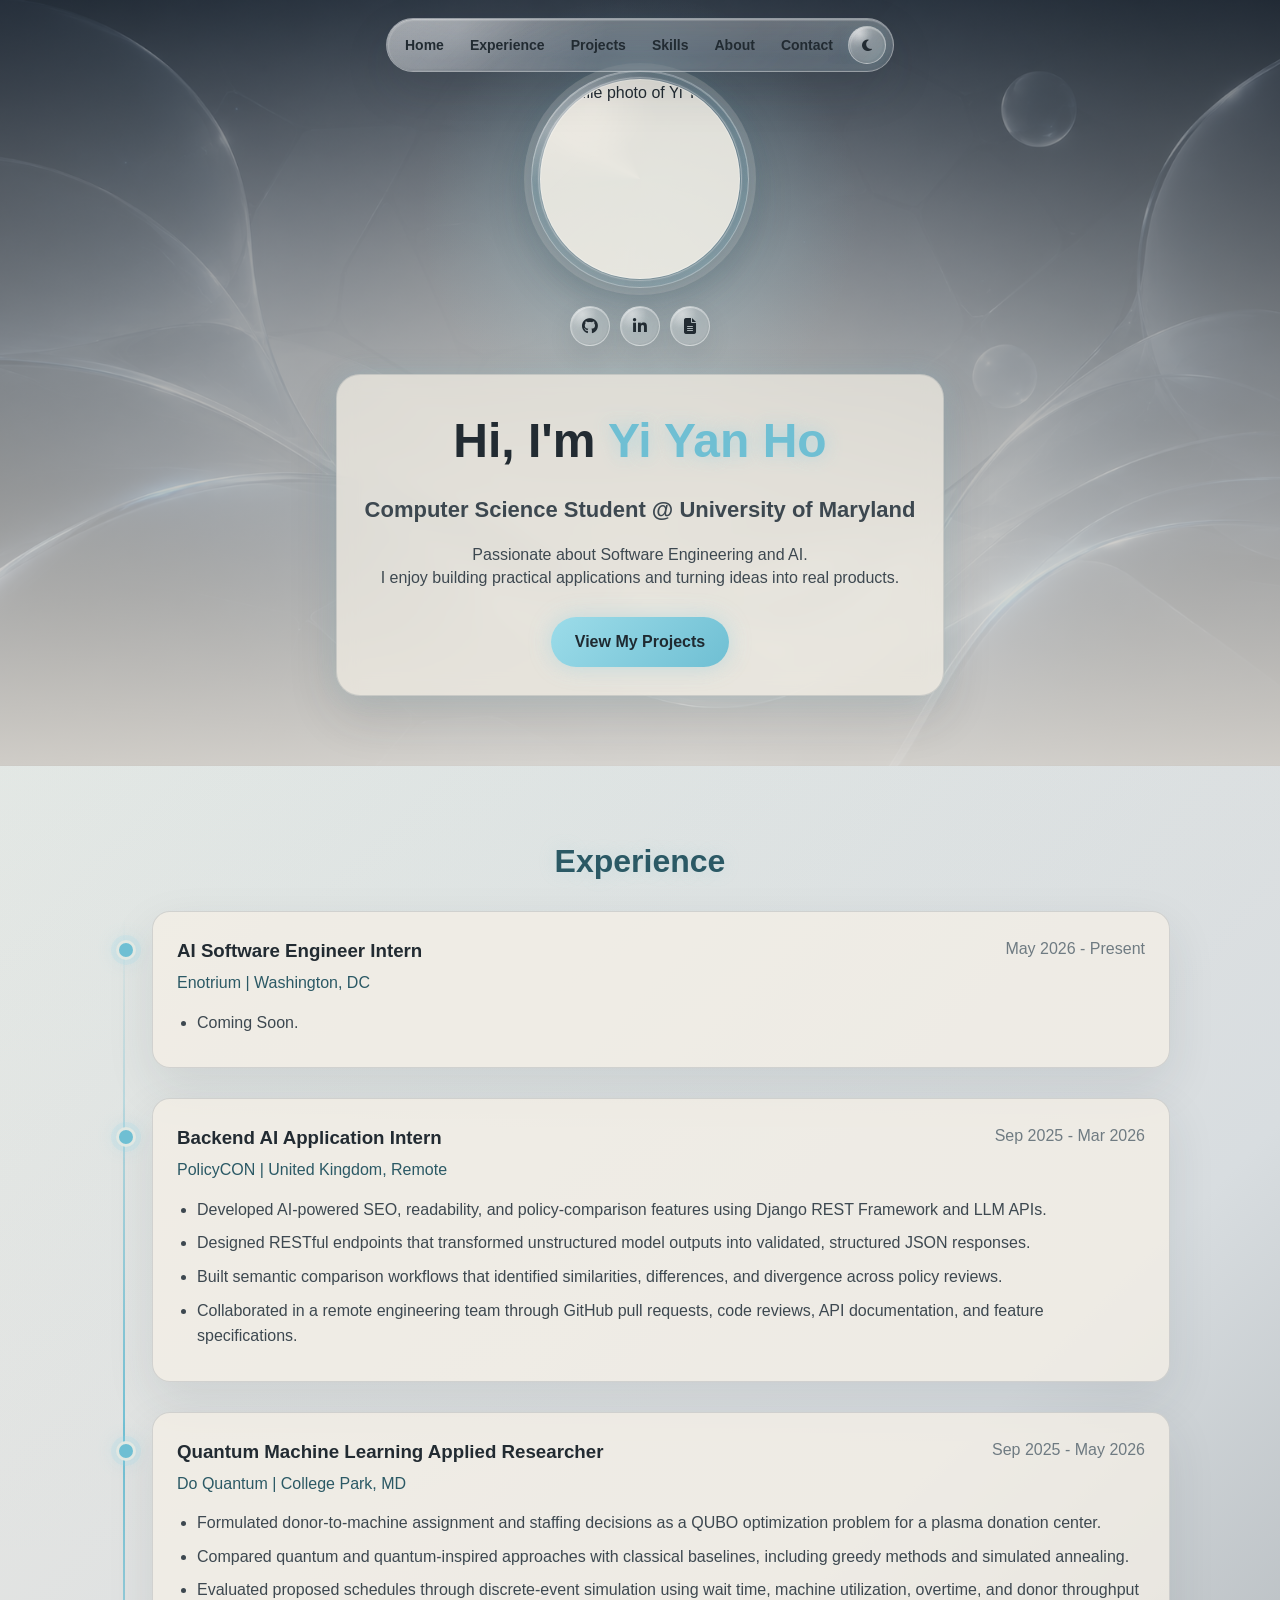
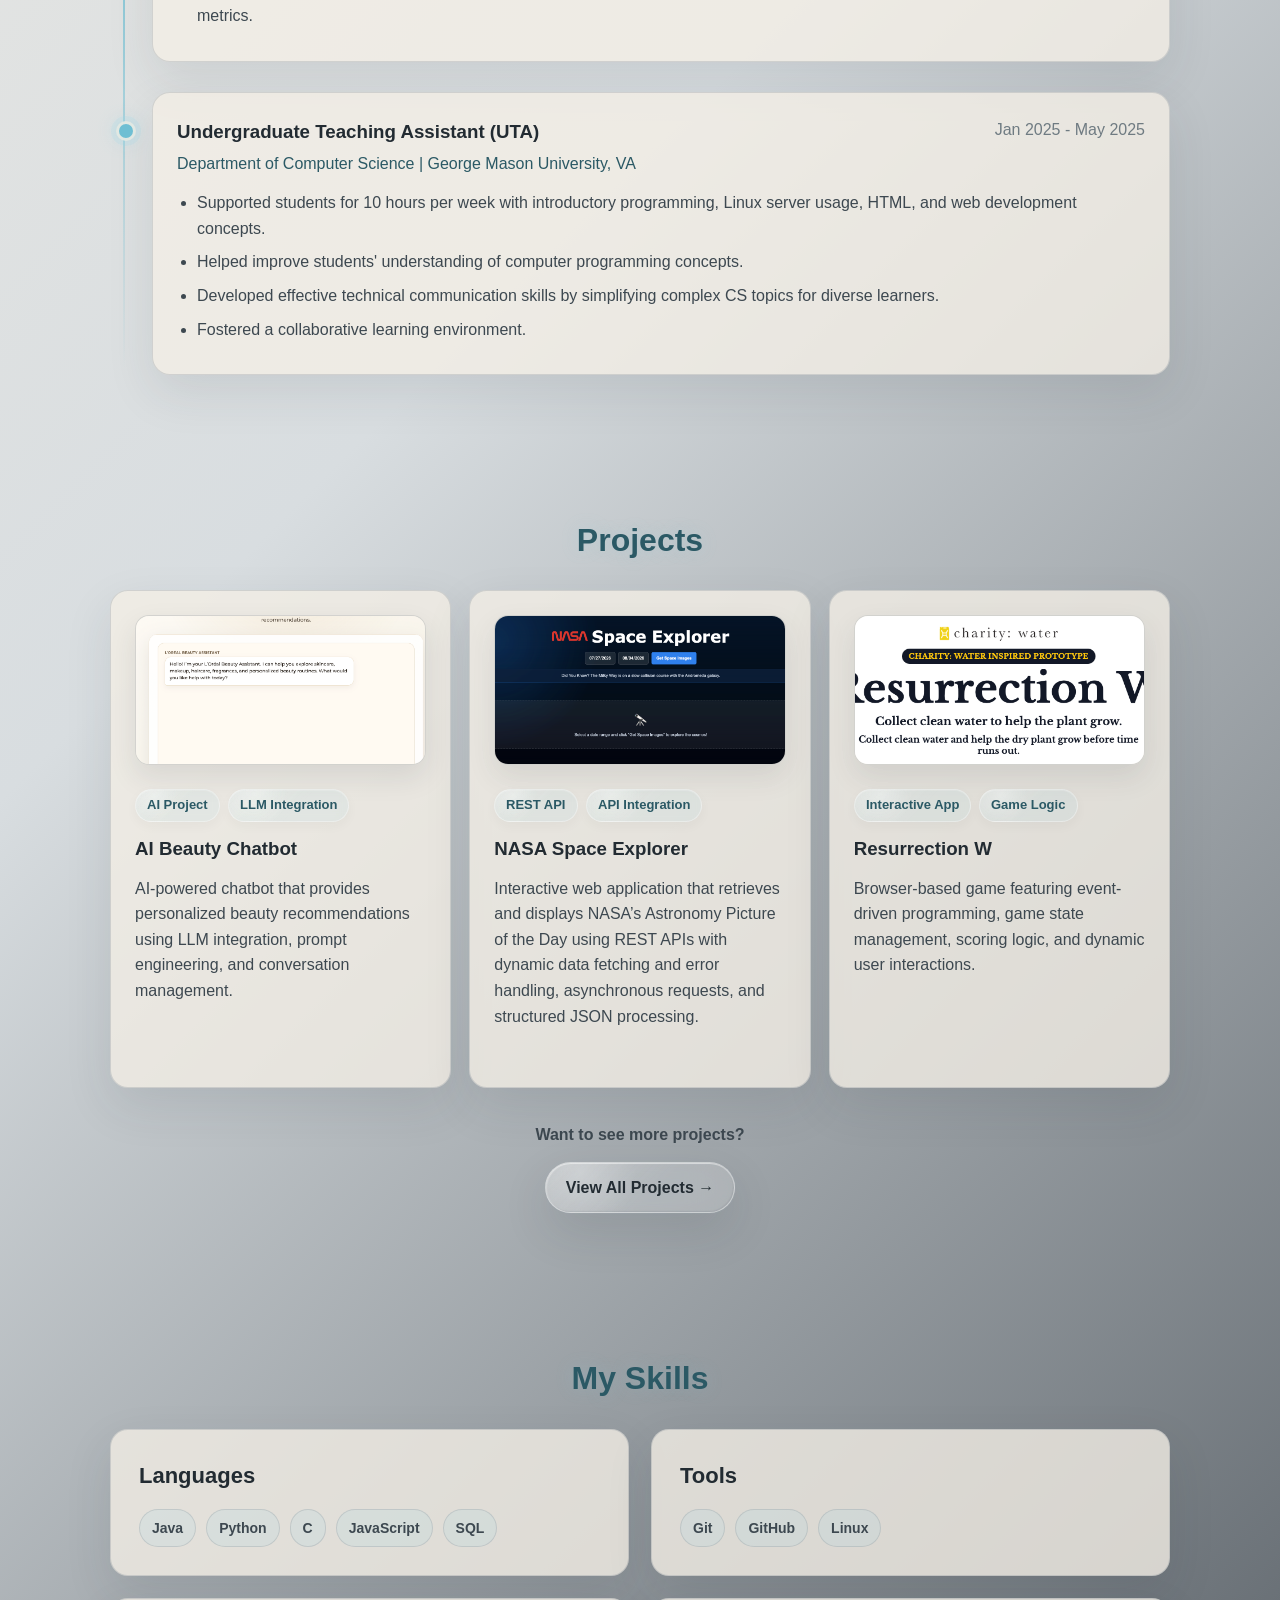
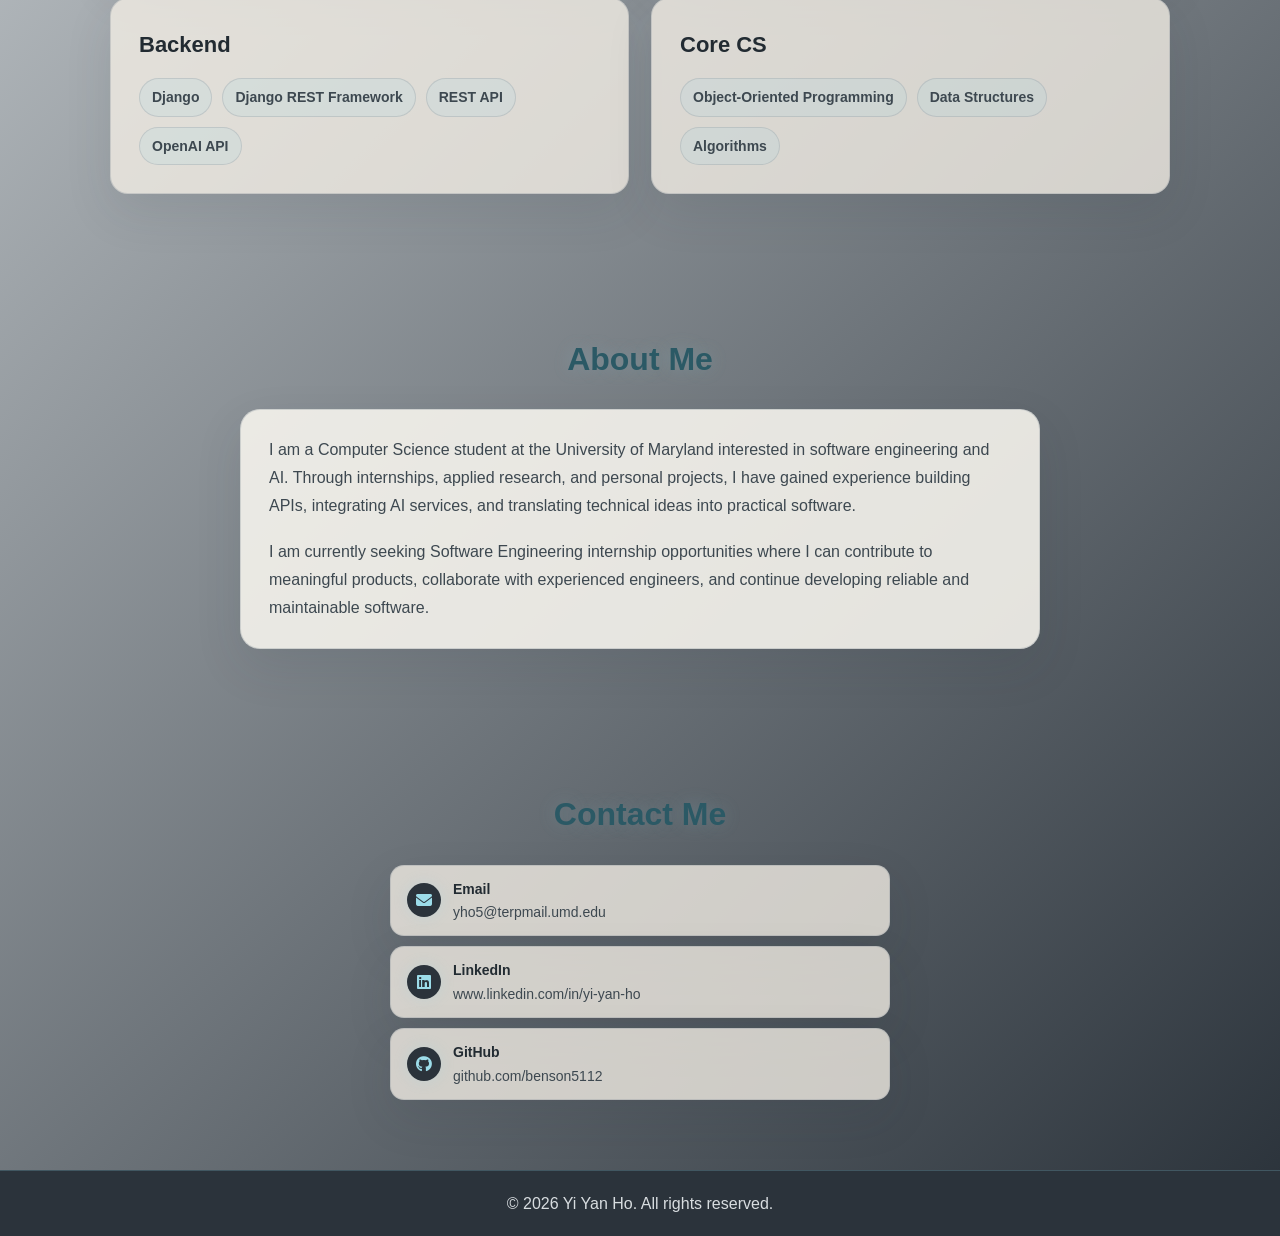
==== commit ff52f61e: "v4" ====
--- a/index.html
+++ b/index.html
@@ -41,7 +41,9 @@
     <!-- Profile Photo Placeholder -->
     <div class="profile-card">
       <!-- Replace images/profile.jpg with your own profile picture file -->
-      <img src="./img/image.png" alt="Profile photo of Yi Yan Ho">
+      <div class="profile-image-wrapper">
+        <img src="./img/image.png" alt="Profile photo of Yi Yan Ho">
+      </div>
 
       <div class="profile-socials" aria-label="Social profile links">
         <a
@@ -116,13 +118,10 @@
         </div>
 
         <ul>
-          <li>Developed AI-powered SEO and readability analysis features using Django and Django REST Framework.</li>
-          <li>Designed RESTful APIs integrating LLM-based NLP services for grammar checking and policy review comparison.</li>
-          <li>Engineered backend logic to transform unstructured AI outputs into structured JSON responses.</li>
-          <li>Collaborated in a fully remote team using GitHub for version control, pull requests, and code reviews.</li>
-          <li>Authored backend API documentation and feature specifications.</li>
-          <li>Enabled analysts to improve content discoverability through AI-powered SEO evaluation.</li>
-          <li>Built semantic comparison features allowing subscribers to analyze agreement and divergence across policy reviews.</li>
+          <li>Developed AI-powered SEO, readability, and policy-comparison features using Django REST Framework and LLM APIs.</li>
+          <li>Designed RESTful endpoints that transformed unstructured model outputs into validated, structured JSON responses.</li>
+          <li>Built semantic comparison workflows that identified similarities, differences, and divergence across policy reviews.</li>
+          <li>Collaborated in a remote engineering team through GitHub pull requests, code reviews, API documentation, and feature specifications.</li>
         </ul>
       </div>
 
@@ -136,23 +135,23 @@
         </div>
 
         <ul>
-          <li>Studied optimization-based problem formulations relevant to quantum computing paradigms.</li>
-          <li>Compared classical algorithm performance with emerging quantum-inspired theoretical approaches.</li>
-          <li>Participated in research discussions on translating real-world problems into optimization models.</li>
+          <li>Formulated donor-to-machine assignment and staffing decisions as a QUBO optimization problem for a plasma donation center.</li>
+          <li>Compared quantum and quantum-inspired approaches with classical baselines, including greedy methods and simulated annealing.</li>
+          <li>Evaluated proposed schedules through discrete-event simulation using wait time, machine utilization, overtime, and donor throughput metrics.</li>
         </ul>
       </div>
 
       <div class="experience-card">
         <div class="experience-header">
           <div>
-            <h3>Undergraduate Teaching Assistantships (UTA)</h3>
+            <h3>Undergraduate Teaching Assistant (UTA)</h3>
             <p class="company">Department of Computer Science | George Mason University, VA</p>
           </div>
           <p class="date">Jan 2025 - May 2025</p>
         </div>
 
         <ul>
-          <li>Assisted students weekly for 10 hours in CS110 discussion plaza with concepts like Linux server operation, web, and HTML.</li>
+          <li>Supported students for 10 hours per week with introductory programming, Linux server usage, HTML, and web development concepts.</li>
           <li>Helped improve students' understanding of computer programming concepts.</li>
           <li>Developed effective technical communication skills by simplifying complex CS topics for diverse learners.</li>
           <li>Fostered a collaborative learning environment.</li>
@@ -183,7 +182,7 @@
           AI-powered chatbot that provides personalized beauty recommendations using LLM integration, 
           prompt engineering, and conversation management.
         </p>
-        <span class="learn-more">Learn More</span>
+        <span class="learn-more">Learn More →</span>
       </a>
 
       <a
@@ -204,7 +203,7 @@
           using REST APIs with dynamic data fetching and error handling, asynchronous requests, 
           and structured JSON processing.
         </p>
-        <span class="learn-more">Learn More</span>
+        <span class="learn-more">Learn More →</span>
       </a>
 
       <a
@@ -224,7 +223,17 @@
           Browser-based game featuring event-driven programming, game state management, 
           scoring logic, and dynamic user interactions.
         </p>
-        <span class="learn-more">Learn More</span>
+        <span class="learn-more">Learn More →</span>
+      </a>
+    </div>
+
+    <div class="more-projects">
+      <p>Want to see more projects?</p>
+      <a
+        class="more-projects-button"
+        href="projects.html"
+      >
+        View All Projects →
       </a>
     </div>
   </section>
@@ -280,17 +289,14 @@
     <h2>About Me</h2>
     <div class="section-text">
       <p>
-        I am a Computer Science student at the University of Maryland passionate about software engineering and AI. 
-        I enjoy solving challenging problems, writing clean and maintainable code, and building practical software 
-        that creates real-world impact. Through internships, research, and personal projects, I have developed a strong 
-        interest in designing reliable applications and continuously improving my engineering skills.
+        I am a Computer Science student at the University of Maryland interested in software engineering and AI.
+        Through internships, applied research, and personal projects, I have gained experience building APIs,
+        integrating AI services, and translating technical ideas into practical software.
       </p>
 
       <p>
-        My experience includes developing RESTful APIs, integrating AI services, and building applications using Java, 
-        Python, C, JavaScript, Django, Django REST Framework, and the OpenAI API. I am currently seeking 
-        Software Engineering internship opportunities where I can contribute to meaningful projects, 
-        collaborate with experienced engineers, and continue growing as a software engineer.
+        I am currently seeking Software Engineering internship opportunities where I can contribute to meaningful products,
+        collaborate with experienced engineers, and continue developing reliable and maintainable software.
       </p>
     </div>
   </section>
--- a/style.css
+++ b/style.css
@@ -6,13 +6,19 @@
   --hero-background:
     radial-gradient(circle at 50% 28%, rgba(143, 214, 232, 0.26), transparent 26%),
     linear-gradient(rgba(40, 50, 59, 0.66), rgba(244, 239, 230, 0.84)),
-    url('./img/hero-bg.jpg');
+    url('./img/hero-bg.png');
   --surface: rgba(244, 239, 230, 0.78);
   --about-surface: rgba(249, 246, 239, 0.88);
   --surface-strong: rgba(244, 239, 230, 0.86);
   --surface-transparent: rgba(244, 239, 230, 0.7);
-  --nav-surface: rgba(244, 239, 230, 0.34);
-  --nav-fallback: rgba(244, 239, 230, 0.68);
+  --nav-surface: rgba(244, 239, 230, 0.2);
+  --nav-fallback: rgba(244, 239, 230, 0.54);
+  --glass-bg: rgba(244, 239, 230, 0.18);
+  --glass-border: rgba(255, 255, 255, 0.36);
+  --glass-highlight: rgba(255, 255, 255, 0.3);
+  --glass-edge: rgba(111, 191, 211, 0.12);
+  --glass-shadow: 0 18px 48px rgba(30, 42, 50, 0.12), inset 0 1px 0 rgba(255, 255, 255, 0.34);
+  --glass-blur: 22px;
   --text-primary: #222b32;
   --text-secondary: #3d4850;
   --text-muted: #6f7b82;
@@ -36,13 +42,19 @@
   --hero-background:
     radial-gradient(circle at 50% 28%, rgba(111, 191, 211, 0.18), transparent 28%),
     linear-gradient(rgba(9, 13, 17, 0.72), rgba(17, 24, 32, 0.88)),
-    url('./img/hero-bg.jpg');
+    url('./img/hero-bg.png');
   --surface: rgba(31, 41, 48, 0.82);
   --about-surface: rgba(31, 41, 48, 0.86);
   --surface-strong: rgba(39, 49, 58, 0.92);
   --surface-transparent: rgba(31, 41, 48, 0.72);
-  --nav-surface: rgba(24, 32, 39, 0.38);
-  --nav-fallback: rgba(24, 32, 39, 0.7);
+  --nav-surface: rgba(24, 32, 39, 0.24);
+  --nav-fallback: rgba(24, 32, 39, 0.56);
+  --glass-bg: rgba(24, 32, 39, 0.22);
+  --glass-border: rgba(180, 232, 240, 0.18);
+  --glass-highlight: rgba(200, 238, 244, 0.12);
+  --glass-edge: rgba(143, 214, 232, 0.1);
+  --glass-shadow: 0 18px 52px rgba(0, 0, 0, 0.22), inset 0 1px 0 rgba(200, 238, 244, 0.12);
+  --glass-blur: 24px;
   --text-primary: #edf4f5;
   --text-secondary: #c2ced2;
   --text-muted: #95a5aa;
@@ -99,6 +111,9 @@
 }
 
 .navbar {
+  position: relative;
+  isolation: isolate;
+  overflow: hidden;
   width: fit-content;
   max-width: 100%;
   margin: 0 auto;
@@ -106,21 +121,62 @@
   display: flex;
   justify-content: center;
   align-items: center;
-  border: 1px solid var(--border);
+  border: 1px solid var(--glass-border);
   border-radius: 999px;
-  background-color: var(--nav-fallback);
-  box-shadow: 0 14px 42px rgba(30, 42, 50, 0.13);
+  background:
+    linear-gradient(135deg, rgba(255, 255, 255, 0.1), transparent 32%),
+    var(--nav-fallback);
+  box-shadow: var(--glass-shadow);
+  transition: box-shadow 0.3s ease, border-color 0.3s ease, transform 0.3s ease;
 }
 
 @supports ((backdrop-filter: blur(16px)) or (-webkit-backdrop-filter: blur(16px))) {
   .navbar {
-    background-color: var(--nav-surface);
-    backdrop-filter: blur(18px);
-    -webkit-backdrop-filter: blur(18px);
-  }
+    background-color: var(--glass-bg);
+    backdrop-filter: blur(var(--glass-blur)) saturate(1.45) brightness(1.04);
+    -webkit-backdrop-filter: blur(var(--glass-blur)) saturate(1.45) brightness(1.04);
+  }
+}
+
+.navbar::before,
+.navbar::after {
+  content: "";
+  position: absolute;
+  inset: 0;
+  border-radius: inherit;
+  pointer-events: none;
+  z-index: -1;
+}
+
+.navbar::before {
+  background:
+    radial-gradient(circle at 14% 16%, var(--glass-highlight), transparent 34%),
+    linear-gradient(135deg, rgba(255, 255, 255, 0.1), transparent 44%),
+    linear-gradient(180deg, var(--glass-bg), transparent 75%);
+  opacity: 0.72;
+}
+
+.navbar::after {
+  border: 1px solid transparent;
+  background:
+    linear-gradient(135deg, var(--glass-highlight), transparent 28%) border-box,
+    linear-gradient(315deg, var(--glass-edge), transparent 34%) border-box;
+  box-shadow:
+    inset 1px 1px 1px rgba(255, 255, 255, 0.28),
+    inset -1px -1px 1px rgba(39, 49, 58, 0.08);
+  opacity: 0.64;
+}
+
+.navbar:hover,
+.navbar:focus-within {
+  border-color: var(--border-strong);
+  box-shadow: var(--glass-shadow), 0 0 22px rgba(143, 214, 232, 0.14);
+  transform: translateY(-1px);
 }
 
 .nav-links {
+  position: relative;
+  z-index: 1;
   list-style: none;
   display: flex;
   align-items: center;
@@ -167,17 +223,64 @@
 }
 
 .theme-toggle {
+  position: relative;
+  isolation: isolate;
+  overflow: hidden;
   width: 38px;
   height: 38px;
-  border: 1px solid var(--border);
+  border: 1px solid var(--glass-border);
   border-radius: 50%;
-  background-color: rgba(255, 255, 255, 0.1);
+  background:
+    radial-gradient(circle at 28% 18%, var(--glass-highlight), transparent 35%),
+    linear-gradient(135deg, rgba(255, 255, 255, 0.16), transparent 56%),
+    var(--glass-bg);
+  backdrop-filter: blur(calc(var(--glass-blur) * 0.72)) saturate(1.35) brightness(1.03);
+  -webkit-backdrop-filter: blur(calc(var(--glass-blur) * 0.72)) saturate(1.35) brightness(1.03);
   color: var(--text-primary);
   cursor: pointer;
   display: inline-flex;
   align-items: center;
   justify-content: center;
-  transition: color 0.3s ease, background-color 0.3s ease, transform 0.3s ease, border-color 0.3s ease;
+  box-shadow:
+    0 10px 26px rgba(39, 49, 58, 0.12),
+    0 0 16px rgba(143, 214, 232, 0.12),
+    inset 0 1px 0 var(--glass-highlight),
+    inset 0 -1px 0 rgba(39, 49, 58, 0.06);
+  transition: color 0.3s ease, filter 0.3s ease, transform 0.3s ease, border-color 0.3s ease, box-shadow 0.3s ease;
+}
+
+.theme-toggle::before,
+.theme-toggle::after {
+  content: "";
+  position: absolute;
+  inset: 0;
+  border-radius: inherit;
+  pointer-events: none;
+  z-index: -1;
+}
+
+.theme-toggle::before {
+  background:
+    radial-gradient(circle at 30% 18%, rgba(255, 255, 255, 0.42), transparent 24%),
+    linear-gradient(145deg, var(--glass-highlight), transparent 48%);
+  opacity: 0.66;
+}
+
+.theme-toggle::after {
+  border: 1px solid transparent;
+  background:
+    linear-gradient(135deg, var(--glass-highlight), transparent 30%) border-box,
+    linear-gradient(315deg, var(--glass-edge), transparent 38%) border-box;
+  box-shadow: inset 1px 1px 1px rgba(255, 255, 255, 0.24), inset -1px -1px 1px rgba(39, 49, 58, 0.08);
+  opacity: 0.72;
+}
+
+.theme-toggle:hover,
+.theme-toggle:focus-visible {
+  border-color: var(--border-strong);
+  filter: brightness(1.05);
+  box-shadow: var(--glass-shadow), 0 0 20px rgba(143, 214, 232, 0.18), inset 0 1px 0 var(--glass-highlight);
+  transform: translateY(-2px) scale(1.025);
 }
 
 /* Hero section */
@@ -237,18 +340,75 @@
   display: block;
 }
 
-/* Profile photo area */
-.profile-card img {
+.profile-image-wrapper {
+  position: relative;
+  isolation: isolate;
+  width: 218px;
+  height: 218px;
+  display: grid;
+  place-items: center;
+  border-radius: 50%;
+  margin: 0 auto;
+  transition: filter 0.35s ease;
+}
+
+.profile-image-wrapper::before,
+.profile-image-wrapper::after {
+  content: "";
+  position: absolute;
+  border-radius: inherit;
+  pointer-events: none;
+}
+
+.profile-image-wrapper::before {
+  inset: 0;
+  z-index: -2;
+  background:
+    radial-gradient(circle at 30% 16%, var(--glass-highlight), transparent 26%),
+    conic-gradient(from 210deg, transparent 0deg, var(--glass-edge) 56deg, var(--glass-highlight) 88deg, transparent 132deg, rgba(143, 214, 232, 0.1) 235deg, transparent 360deg),
+    linear-gradient(135deg, var(--glass-bg), rgba(143, 214, 232, 0.1));
+  border: 1px solid var(--glass-border);
+  box-shadow:
+    0 0 0 7px rgba(244, 239, 230, 0.18),
+    0 18px 46px rgba(36, 45, 54, 0.2),
+    0 0 28px rgba(143, 214, 232, 0.16),
+    inset 0 1px 0 var(--glass-highlight);
+  backdrop-filter: blur(calc(var(--glass-blur) * 0.55)) saturate(1.25) brightness(1.02);
+  -webkit-backdrop-filter: blur(calc(var(--glass-blur) * 0.55)) saturate(1.25) brightness(1.02);
+  transition: filter 0.35s ease, box-shadow 0.35s ease;
+}
+
+.profile-image-wrapper::after {
+  inset: 7px;
+  z-index: -1;
+  border: 1px solid var(--glass-border);
+  background:
+    radial-gradient(circle at 26% 16%, rgba(255, 255, 255, 0.26), transparent 24%),
+    linear-gradient(135deg, rgba(255, 255, 255, 0.13), transparent 38%);
+  box-shadow:
+    inset 1px 1px 2px rgba(255, 255, 255, 0.22),
+    inset -1px -1px 2px rgba(39, 49, 58, 0.08),
+    0 0 0 1px rgba(255, 255, 255, 0.06);
+  transition: opacity 0.35s ease;
+}
+
+.profile-image-wrapper:hover::before {
+  filter: brightness(1.08);
+  box-shadow:
+    0 0 0 7px rgba(244, 239, 230, 0.2),
+    0 20px 52px rgba(36, 45, 54, 0.22),
+    0 0 34px rgba(143, 214, 232, 0.2),
+    inset 0 1px 0 var(--glass-highlight);
+}
+
+.profile-image-wrapper img {
   width: 200px;
   height: 200px;
   border-radius: 50%;
   object-fit: cover;
-  border: 4px solid var(--accent-hover);
+  border: 1px solid rgba(255, 255, 255, 0.28);
   background-color: var(--surface-strong);
-  box-shadow:
-    0 0 0 9px rgba(244, 239, 230, 0.52),
-    0 0 32px rgba(143, 214, 232, 0.52),
-    0 18px 48px rgba(36, 45, 54, 0.25);
+  box-shadow: 0 12px 32px rgba(36, 45, 54, 0.22);
 }
 
 .profile-socials {
@@ -259,27 +419,55 @@
 }
 
 .social-icon-button {
+  position: relative;
+  isolation: isolate;
+  overflow: hidden;
   width: 40px;
   height: 40px;
   display: inline-flex;
   align-items: center;
   justify-content: center;
   border-radius: 50%;
-  border: 1px solid var(--border);
-  background-color: var(--surface-transparent);
+  border: 1px solid var(--glass-border);
+  background:
+    radial-gradient(circle at 30% 18%, var(--glass-highlight), transparent 34%),
+    linear-gradient(135deg, rgba(255, 255, 255, 0.15), transparent 56%),
+    var(--glass-bg);
+  backdrop-filter: blur(calc(var(--glass-blur) * 0.58)) saturate(1.28) brightness(1.02);
+  -webkit-backdrop-filter: blur(calc(var(--glass-blur) * 0.58)) saturate(1.28) brightness(1.02);
   color: var(--text-primary);
   text-decoration: none;
-  box-shadow: 0 10px 24px rgba(39, 49, 58, 0.1);
-  transition: transform 0.3s ease, color 0.3s ease, border-color 0.3s ease, box-shadow 0.3s ease, background-color 0.3s ease;
+  box-shadow: 0 10px 24px rgba(39, 49, 58, 0.1), inset 0 1px 0 var(--glass-highlight);
+  transition: transform 0.3s ease, color 0.3s ease, border-color 0.3s ease, box-shadow 0.3s ease, filter 0.3s ease;
+}
+
+.social-icon-button::before,
+.social-icon-button::after {
+  content: "";
+  position: absolute;
+  inset: 0;
+  border-radius: inherit;
+  pointer-events: none;
+  z-index: -1;
+}
+
+.social-icon-button::before {
+  background: radial-gradient(circle at 28% 20%, var(--glass-highlight), transparent 42%);
+  opacity: 0.72;
+}
+
+.social-icon-button::after {
+  box-shadow: inset 1px 1px 1px rgba(255, 255, 255, 0.24), inset -1px -1px 1px rgba(39, 49, 58, 0.08);
+  opacity: 0.72;
 }
 
 .social-icon-button:hover,
 .social-icon-button:focus-visible {
   color: var(--accent);
   border-color: var(--border-strong);
-  background-color: var(--surface-strong);
-  box-shadow: 0 14px 30px rgba(39, 49, 58, 0.14), 0 0 20px rgba(143, 214, 232, 0.18);
-  transform: translateY(-3px);
+  filter: brightness(1.05);
+  box-shadow: 0 14px 30px rgba(39, 49, 58, 0.14), 0 0 18px rgba(143, 214, 232, 0.16), inset 0 1px 0 var(--glass-highlight);
+  transform: translateY(-2px) scale(1.02);
 }
 
 .social-icon-button:focus-visible {
@@ -533,15 +721,23 @@
 }
 
 .project-tags span {
+  position: relative;
+  overflow: hidden;
   display: inline-flex;
   align-items: center;
-  border: 1px solid rgba(143, 214, 232, 0.36);
+  border: 1px solid var(--glass-border);
   border-radius: 999px;
-  padding: 5px 10px;
-  background-color: rgba(143, 214, 232, 0.14);
+  padding: 5px 11px;
+  background:
+    radial-gradient(circle at 22% 16%, var(--glass-highlight), transparent 34%),
+    linear-gradient(135deg, rgba(255, 255, 255, 0.1), transparent 58%),
+    rgba(143, 214, 232, 0.1);
   color: var(--heading);
   font-size: 13px;
   font-weight: 700;
+  backdrop-filter: blur(4px) saturate(1.08);
+  -webkit-backdrop-filter: blur(4px) saturate(1.08);
+  box-shadow: inset 0 1px 0 rgba(255, 255, 255, 0.14), 0 4px 12px rgba(39, 49, 58, 0.04);
 }
 
 .project-image {
@@ -568,15 +764,45 @@
 }
 
 .learn-more {
+  isolation: isolate;
+  overflow: hidden;
   position: absolute;
   right: 24px;
   bottom: 22px;
-  color: var(--heading);
+  border: 1px solid var(--glass-border);
+  border-radius: 999px;
+  padding: 7px 12px;
+  background:
+    linear-gradient(135deg, rgba(255, 255, 255, 0.16), transparent 58%),
+    var(--glass-bg);
+  backdrop-filter: blur(10px) saturate(1.25);
+  -webkit-backdrop-filter: blur(10px) saturate(1.25);
+  color: var(--text-primary);
   font-size: 14px;
   font-weight: bold;
   opacity: 0;
   transform: translateY(8px);
-  transition: opacity 0.3s ease, transform 0.3s ease;
+  box-shadow: 0 10px 24px rgba(39, 49, 58, 0.12), inset 0 1px 0 var(--glass-highlight);
+  transition: opacity 0.3s ease, transform 0.3s ease, border-color 0.3s ease, box-shadow 0.3s ease;
+}
+
+.learn-more::before,
+.learn-more::after {
+  content: "";
+  position: absolute;
+  inset: 0;
+  border-radius: inherit;
+  pointer-events: none;
+  z-index: -1;
+}
+
+.learn-more::before {
+  background: radial-gradient(circle at 18% 18%, var(--glass-highlight), transparent 36%);
+  opacity: 0.68;
+}
+
+.learn-more::after {
+  box-shadow: inset 1px 1px 1px rgba(255, 255, 255, 0.22), inset -1px -1px 1px rgba(39, 49, 58, 0.08);
 }
 
 .project-card:hover .learn-more,
@@ -584,6 +810,599 @@
 .project-card:focus-within .learn-more {
   opacity: 1;
   transform: translateY(0);
+  border-color: var(--border-strong);
+  box-shadow: 0 12px 26px rgba(39, 49, 58, 0.14), 0 0 18px rgba(143, 214, 232, 0.14), inset 0 1px 0 var(--glass-highlight);
+}
+
+.more-projects {
+  margin-top: 34px;
+  text-align: center;
+}
+
+.more-projects p {
+  color: var(--text-secondary);
+  font-weight: 700;
+  margin-bottom: 14px;
+}
+
+.more-projects-button {
+  position: relative;
+  isolation: isolate;
+  overflow: hidden;
+  display: inline-flex;
+  align-items: center;
+  justify-content: center;
+  border: 1px solid var(--glass-border);
+  border-radius: 999px;
+  padding: 12px 20px;
+  background:
+    linear-gradient(135deg, rgba(255, 255, 255, 0.18), transparent 58%),
+    var(--glass-bg);
+  backdrop-filter: blur(var(--glass-blur)) saturate(1.35) brightness(1.03);
+  -webkit-backdrop-filter: blur(var(--glass-blur)) saturate(1.35) brightness(1.03);
+  color: var(--text-primary);
+  text-decoration: none;
+  font-weight: 800;
+  box-shadow: var(--glass-shadow);
+  transition: transform 0.3s ease, border-color 0.3s ease, box-shadow 0.3s ease, color 0.3s ease;
+}
+
+.more-projects-button::before,
+.more-projects-button::after {
+  content: "";
+  position: absolute;
+  inset: 0;
+  border-radius: inherit;
+  pointer-events: none;
+  z-index: -1;
+}
+
+.more-projects-button::before {
+  background: radial-gradient(circle at 18% 18%, var(--glass-highlight), transparent 36%);
+  opacity: 0.72;
+}
+
+.more-projects-button::after {
+  box-shadow: inset 1px 1px 1px rgba(255, 255, 255, 0.24), inset -1px -1px 1px rgba(39, 49, 58, 0.08);
+}
+
+.more-projects-button:hover,
+.more-projects-button:focus-visible {
+  color: var(--accent);
+  border-color: var(--border-strong);
+  box-shadow: var(--glass-shadow), 0 0 22px rgba(143, 214, 232, 0.18);
+  transform: translateY(-2px) scale(1.01);
+}
+
+.more-projects-button:focus-visible {
+  outline: 3px solid var(--focus-ring);
+  outline-offset: 4px;
+}
+
+/* All Projects page */
+.projects-page {
+  min-height: 100vh;
+}
+
+.projects-page main {
+  min-height: calc(100vh - 61px);
+}
+
+.projects-page-hero {
+  width: 100%;
+  padding: 138px 20px 54px;
+  text-align: center;
+  background: var(--hero-background);
+  background-size: cover;
+  background-position: center;
+}
+
+.projects-page-hero h1 {
+  color: var(--text-primary);
+  font-size: clamp(42px, 7vw, 72px);
+  line-height: 1;
+  margin: 14px 0 18px;
+  text-shadow: 0 0 24px rgba(143, 214, 232, 0.28);
+}
+
+.projects-page-hero p,
+.projects-toolbar p {
+  max-width: 680px;
+  color: var(--text-secondary);
+  margin: 0 auto;
+  font-weight: 600;
+}
+
+.back-home-link {
+  position: relative;
+  isolation: isolate;
+  overflow: hidden;
+  display: inline-flex;
+  align-items: center;
+  border: 1px solid var(--glass-border);
+  border-radius: 999px;
+  padding: 8px 14px;
+  background:
+    linear-gradient(135deg, rgba(255, 255, 255, 0.14), transparent 58%),
+    var(--glass-bg);
+  color: var(--text-primary);
+  text-decoration: none;
+  font-size: 14px;
+  font-weight: 800;
+  box-shadow: 0 10px 24px rgba(39, 49, 58, 0.1), inset 0 1px 0 var(--glass-highlight);
+  backdrop-filter: blur(calc(var(--glass-blur) * 0.5)) saturate(1.25);
+  -webkit-backdrop-filter: blur(calc(var(--glass-blur) * 0.5)) saturate(1.25);
+  transition: transform 0.3s ease, color 0.3s ease, border-color 0.3s ease, box-shadow 0.3s ease;
+}
+
+.back-home-link:hover,
+.back-home-link:focus-visible {
+  color: var(--accent);
+  border-color: var(--border-strong);
+  box-shadow: 0 14px 30px rgba(39, 49, 58, 0.14), 0 0 18px rgba(143, 214, 232, 0.16), inset 0 1px 0 var(--glass-highlight);
+  transform: translateY(-2px);
+}
+
+.back-home-link:focus-visible {
+  outline: 3px solid var(--focus-ring);
+  outline-offset: 3px;
+}
+
+.projects-listing {
+  max-width: 1180px;
+}
+
+.projects-toolbar {
+  display: flex;
+  align-items: flex-start;
+  justify-content: space-between;
+  gap: 22px;
+  margin-bottom: 24px;
+}
+
+.projects-toolbar h2 {
+  margin-bottom: 8px;
+  text-align: left;
+}
+
+.projects-toolbar p {
+  margin: 0;
+}
+
+.project-layout-controls {
+  position: relative;
+  isolation: isolate;
+  overflow: hidden;
+  flex: 0 0 auto;
+  display: inline-flex;
+  gap: 5px;
+  padding: 6px;
+  border: 1px solid var(--glass-border);
+  border-radius: 999px;
+  background:
+    linear-gradient(135deg, rgba(255, 255, 255, 0.12), transparent 52%),
+    var(--glass-bg);
+  box-shadow: var(--glass-shadow);
+  backdrop-filter: blur(var(--glass-blur)) saturate(1.35) brightness(1.03);
+  -webkit-backdrop-filter: blur(var(--glass-blur)) saturate(1.35) brightness(1.03);
+}
+
+.layout-toggle {
+  position: relative;
+  min-width: 38px;
+  min-height: 38px;
+  display: inline-flex;
+  align-items: center;
+  justify-content: center;
+  border: 1px solid transparent;
+  border-radius: 50%;
+  background: transparent;
+  color: var(--text-primary);
+  cursor: pointer;
+  transition: transform 0.3s ease, color 0.3s ease, border-color 0.3s ease, background-color 0.3s ease, box-shadow 0.3s ease;
+}
+
+.layout-toggle:hover,
+.layout-toggle:focus-visible,
+.layout-toggle[aria-pressed="true"] {
+  color: var(--accent);
+  border-color: var(--glass-border);
+  background-color: rgba(143, 214, 232, 0.16);
+  box-shadow: inset 0 1px 0 var(--glass-highlight), 0 0 14px rgba(143, 214, 232, 0.12);
+}
+
+.layout-toggle:hover,
+.layout-toggle:focus-visible {
+  transform: translateY(-1px);
+}
+
+.layout-toggle:focus-visible {
+  outline: 3px solid var(--focus-ring);
+  outline-offset: 3px;
+}
+
+.projects-gallery {
+  display: grid;
+  gap: 20px;
+}
+
+.projects-gallery--grid {
+  grid-template-columns: repeat(3, minmax(0, 1fr));
+}
+
+.projects-gallery--list {
+  grid-template-columns: 1fr;
+}
+
+.project-gallery-card {
+  position: relative;
+  display: flex;
+  flex-direction: column;
+  width: 100%;
+  min-height: 100%;
+  padding: 0 0 62px;
+  overflow: hidden;
+  border: 1px solid var(--border);
+  border-radius: 20px;
+  background-color: var(--surface);
+  color: var(--text-primary);
+  text-align: left;
+  font: inherit;
+  cursor: pointer;
+  box-shadow: var(--shadow);
+  transition: transform 0.3s ease, box-shadow 0.3s ease, border-color 0.3s ease;
+}
+
+.project-gallery-card:hover,
+.project-gallery-card:focus-visible {
+  transform: translateY(-4px);
+  border-color: var(--border-strong);
+  box-shadow: var(--shadow-hover);
+}
+
+.project-gallery-card:focus-visible {
+  outline: 3px solid var(--focus-ring);
+  outline-offset: 4px;
+}
+
+.project-gallery-card__media {
+  display: block;
+  width: 100%;
+  aspect-ratio: 16 / 9;
+  overflow: hidden;
+  border-bottom: 1px solid var(--border);
+  background-color: var(--surface-strong);
+}
+
+.project-gallery-card__media img,
+.project-gallery-card__placeholder {
+  width: 100%;
+  height: 100%;
+  display: flex;
+  align-items: center;
+  justify-content: center;
+}
+
+.project-gallery-card__media img {
+  object-fit: cover;
+  transition: transform 0.35s ease, filter 0.35s ease;
+}
+
+.project-gallery-card:hover .project-gallery-card__media img,
+.project-gallery-card:focus-visible .project-gallery-card__media img {
+  transform: scale(1.05);
+  filter: saturate(1.06) contrast(1.04);
+}
+
+.project-gallery-card__placeholder {
+  color: var(--accent);
+  font-size: 34px;
+  background:
+    radial-gradient(circle at 28% 22%, rgba(143, 214, 232, 0.2), transparent 34%),
+    var(--surface-strong);
+}
+
+.project-gallery-card__content {
+  display: flex;
+  flex-direction: column;
+  flex: 1;
+  gap: 12px;
+  padding: 20px;
+}
+
+.project-gallery-card__title {
+  display: block;
+  color: var(--text-primary);
+  font-size: 21px;
+  font-weight: 800;
+  line-height: 1.2;
+}
+
+.project-gallery-card__summary {
+  display: block;
+  color: var(--text-secondary);
+  font-size: 15px;
+  line-height: 1.55;
+}
+
+.project-gallery-card__indicator {
+  right: 20px;
+  bottom: 20px;
+}
+
+.project-gallery-card:hover .project-gallery-card__indicator,
+.project-gallery-card:focus-visible .project-gallery-card__indicator {
+  opacity: 1;
+  transform: translateY(0);
+  border-color: var(--border-strong);
+}
+
+.projects-gallery--list .project-gallery-card {
+  display: grid;
+  grid-template-columns: minmax(240px, 34%) 1fr;
+  align-items: stretch;
+  padding-bottom: 0;
+}
+
+.projects-gallery--list .project-gallery-card__media {
+  height: 100%;
+  min-height: 230px;
+  border-right: 1px solid var(--border);
+  border-bottom: 0;
+}
+
+.projects-gallery--list .project-gallery-card__content {
+  max-width: 720px;
+  padding: 28px 88px 28px 28px;
+}
+
+.projects-gallery--list .project-gallery-card__summary {
+  max-width: 62ch;
+}
+
+body.modal-open {
+  overflow: hidden;
+}
+
+.project-modal {
+  position: fixed;
+  inset: 0;
+  width: min(900px, 90vw);
+  max-height: 85vh;
+  margin: auto;
+  padding: 0;
+  overflow: hidden;
+  border: 1px solid var(--glass-border);
+  border-radius: 24px;
+  background: var(--surface-strong);
+  color: var(--text-primary);
+  opacity: 0;
+  transform: scale(0.97);
+  box-shadow: 0 34px 100px rgba(0, 0, 0, 0.46), 0 0 42px rgba(143, 214, 232, 0.14);
+  transition:
+    opacity 0.2s ease,
+    transform 0.2s ease,
+    overlay 0.2s ease allow-discrete,
+    display 0.2s ease allow-discrete;
+}
+
+.project-modal[open] {
+  display: flex;
+  opacity: 1;
+  transform: scale(1);
+}
+
+.project-modal::backdrop {
+  background: rgba(7, 12, 16, 0);
+  backdrop-filter: blur(0);
+  -webkit-backdrop-filter: blur(0);
+  transition:
+    background 0.2s ease,
+    backdrop-filter 0.2s ease,
+    -webkit-backdrop-filter 0.2s ease,
+    overlay 0.2s ease allow-discrete,
+    display 0.2s ease allow-discrete;
+}
+
+.project-modal[open]::backdrop {
+  background: rgba(7, 12, 16, 0.68);
+  backdrop-filter: blur(10px);
+  -webkit-backdrop-filter: blur(10px);
+}
+
+@starting-style {
+  .project-modal[open] {
+    opacity: 0;
+    transform: scale(0.97);
+  }
+
+  .project-modal[open]::backdrop {
+    background: rgba(7, 12, 16, 0);
+    backdrop-filter: blur(0);
+    -webkit-backdrop-filter: blur(0);
+  }
+}
+
+.project-modal__panel {
+  width: 100%;
+  max-height: inherit;
+  display: flex;
+  flex-direction: column;
+  background:
+    radial-gradient(circle at 12% 0%, var(--glass-highlight), transparent 28%),
+    var(--surface-strong);
+}
+
+.project-modal__header {
+  position: sticky;
+  top: 0;
+  z-index: 2;
+  display: flex;
+  justify-content: space-between;
+  gap: 18px;
+  padding: 22px 24px 18px;
+  border-bottom: 1px solid var(--border);
+  background-color: var(--surface-strong);
+}
+
+.project-modal__header h2 {
+  margin-top: 10px;
+  color: var(--text-primary);
+  font-size: clamp(26px, 4vw, 38px);
+  line-height: 1.12;
+}
+
+.project-modal__tags {
+  margin-top: 0;
+}
+
+.project-modal__close {
+  position: relative;
+  flex: 0 0 auto;
+  width: 42px;
+  height: 42px;
+  display: inline-flex;
+  align-items: center;
+  justify-content: center;
+  border: 1px solid var(--glass-border);
+  border-radius: 50%;
+  background:
+    radial-gradient(circle at 30% 18%, var(--glass-highlight), transparent 34%),
+    var(--glass-bg);
+  color: var(--text-primary);
+  cursor: pointer;
+  box-shadow: 0 10px 24px rgba(39, 49, 58, 0.1), inset 0 1px 0 var(--glass-highlight);
+  transition: transform 0.3s ease, color 0.3s ease, border-color 0.3s ease, box-shadow 0.3s ease;
+}
+
+.project-modal__close:hover,
+.project-modal__close:focus-visible {
+  color: var(--accent);
+  border-color: var(--border-strong);
+  box-shadow: 0 14px 30px rgba(39, 49, 58, 0.14), 0 0 18px rgba(143, 214, 232, 0.16), inset 0 1px 0 var(--glass-highlight);
+  transform: translateY(-1px) scale(1.02);
+}
+
+.project-modal__close:focus-visible {
+  outline: 3px solid var(--focus-ring);
+  outline-offset: 3px;
+}
+
+.project-modal__body {
+  flex: 1;
+  min-height: 0;
+  padding: 24px 24px 0;
+  overflow-y: auto;
+}
+
+.project-modal__body section + section {
+  margin-top: 26px;
+}
+
+.project-modal__body h3 {
+  color: var(--heading);
+  font-size: 19px;
+  margin-bottom: 10px;
+}
+
+.project-modal__body p,
+.project-modal__body li {
+  color: var(--text-secondary);
+  line-height: 1.7;
+}
+
+.project-modal__body ul {
+  padding-left: 20px;
+}
+
+.project-modal__body li + li,
+.project-modal__body p + p {
+  margin-top: 8px;
+}
+
+.project-modal__body section:last-child {
+  position: sticky;
+  bottom: 0;
+  margin: 26px -24px 0;
+  padding: 18px 24px 24px;
+  border-top: 1px solid var(--border);
+  background-color: var(--surface-strong);
+  box-shadow: 0 -18px 36px rgba(39, 49, 58, 0.08);
+}
+
+.screenshots-grid {
+  display: grid;
+  grid-template-columns: repeat(auto-fit, minmax(220px, 1fr));
+  gap: 14px;
+}
+
+.screenshots-grid img,
+.screenshot-placeholder {
+  width: 100%;
+  border: 1px solid var(--border);
+  border-radius: 16px;
+  background-color: var(--surface);
+  box-shadow: var(--shadow);
+}
+
+.screenshots-grid img {
+  aspect-ratio: 16 / 9;
+  object-fit: cover;
+}
+
+.screenshot-placeholder {
+  min-height: 150px;
+  display: grid;
+  place-items: center;
+  color: var(--text-muted);
+  font-weight: 800;
+  text-align: center;
+  padding: 22px;
+}
+
+.project-modal__actions {
+  display: flex;
+  flex-wrap: wrap;
+  gap: 12px;
+}
+
+.modal-action-button {
+  position: relative;
+  isolation: isolate;
+  overflow: hidden;
+  display: inline-flex;
+  align-items: center;
+  justify-content: center;
+  border: 1px solid var(--glass-border);
+  border-radius: 999px;
+  padding: 11px 17px;
+  background:
+    linear-gradient(135deg, rgba(255, 255, 255, 0.18), transparent 58%),
+    var(--glass-bg);
+  color: var(--text-primary);
+  text-decoration: none;
+  font-weight: 800;
+  box-shadow: var(--glass-shadow);
+  backdrop-filter: blur(var(--glass-blur)) saturate(1.35) brightness(1.03);
+  -webkit-backdrop-filter: blur(var(--glass-blur)) saturate(1.35) brightness(1.03);
+  transition: transform 0.3s ease, color 0.3s ease, border-color 0.3s ease, box-shadow 0.3s ease;
+}
+
+.modal-action-button--secondary {
+  box-shadow: 0 10px 24px rgba(39, 49, 58, 0.1), inset 0 1px 0 var(--glass-highlight);
+}
+
+.modal-action-button:hover,
+.modal-action-button:focus-visible {
+  color: var(--accent);
+  border-color: var(--border-strong);
+  box-shadow: var(--glass-shadow), 0 0 22px rgba(143, 214, 232, 0.18);
+  transform: translateY(-2px);
+}
+
+.modal-action-button:focus-visible {
+  outline: 3px solid var(--focus-ring);
+  outline-offset: 4px;
 }
 
 .label {
@@ -654,6 +1473,20 @@
   border-top: 1px solid rgba(143, 214, 232, 0.22);
 }
 
+@media (max-width: 1024px) {
+  .project-modal {
+    width: 92vw;
+  }
+
+  .projects-gallery--grid {
+    grid-template-columns: repeat(2, minmax(0, 1fr));
+  }
+
+  .projects-gallery--list .project-gallery-card {
+    grid-template-columns: minmax(220px, 38%) 1fr;
+  }
+}
+
 /* Responsive design for tablets and phones */
 @media (max-width: 768px) {
   header {
@@ -730,6 +1563,75 @@
   .section-text {
     padding: 22px;
   }
+
+  .projects-page-hero {
+    padding-top: 118px;
+  }
+
+  .projects-toolbar {
+    align-items: stretch;
+    flex-direction: column;
+  }
+
+  .projects-toolbar h2,
+  .projects-toolbar p {
+    text-align: center;
+  }
+
+  .project-layout-controls {
+    align-self: center;
+  }
+
+  .projects-gallery--grid,
+  .projects-gallery--list {
+    grid-template-columns: 1fr;
+  }
+
+  .projects-gallery--list .project-gallery-card {
+    display: flex;
+    flex-direction: column;
+    padding-bottom: 62px;
+  }
+
+  .projects-gallery--list .project-gallery-card__media {
+    min-height: auto;
+    border-right: 0;
+    border-bottom: 1px solid var(--border);
+  }
+
+  .projects-gallery--list .project-gallery-card__content {
+    max-width: none;
+    padding: 20px;
+  }
+
+  .project-modal {
+    width: 95vw;
+    max-height: 90vh;
+    border-radius: 20px;
+  }
+
+  .project-modal__header {
+    padding: 18px;
+  }
+
+  .project-modal__body {
+    padding: 18px 18px 0;
+  }
+
+  .project-modal__body section:last-child {
+    margin-right: -18px;
+    margin-left: -18px;
+    padding: 18px;
+  }
+
+  .project-modal__actions {
+    flex-direction: column;
+  }
+
+  .modal-action-button {
+    width: 100%;
+    min-height: 44px;
+  }
 }
 
 @media (hover: none) {
@@ -746,6 +1648,17 @@
 
   .nav-links a,
   .theme-toggle,
+  .more-projects-button,
+  .back-home-link,
+  .layout-toggle,
+  .project-gallery-card,
+  .project-gallery-card__media img,
+  .project-modal,
+  .project-modal__close,
+  .modal-action-button,
+  .profile-image-wrapper::before,
+  .profile-image-wrapper::after,
+  .navbar,
   .button,
   .skill-card,
   .social-icon-button,
@@ -760,10 +1673,26 @@
   .nav-links a:focus-visible,
   .theme-toggle:hover,
   .theme-toggle:focus-visible,
+  .more-projects-button:hover,
+  .more-projects-button:focus-visible,
+  .back-home-link:hover,
+  .back-home-link:focus-visible,
+  .layout-toggle:hover,
+  .layout-toggle:focus-visible,
+  .project-gallery-card:hover,
+  .project-gallery-card:focus-visible,
+  .project-gallery-card:hover .project-gallery-card__media img,
+  .project-gallery-card:focus-visible .project-gallery-card__media img,
+  .project-modal[open],
+  .project-modal__close:hover,
+  .project-modal__close:focus-visible,
+  .modal-action-button:hover,
+  .modal-action-button:focus-visible,
   .button:hover,
   .skill-card:hover,
   .social-icon-button:hover,
   .social-icon-button:focus-visible,
+  .profile-image-wrapper:hover::before,
   .experience-card,
   .project-card:hover .project-image,
   .project-card:focus-visible .project-image,
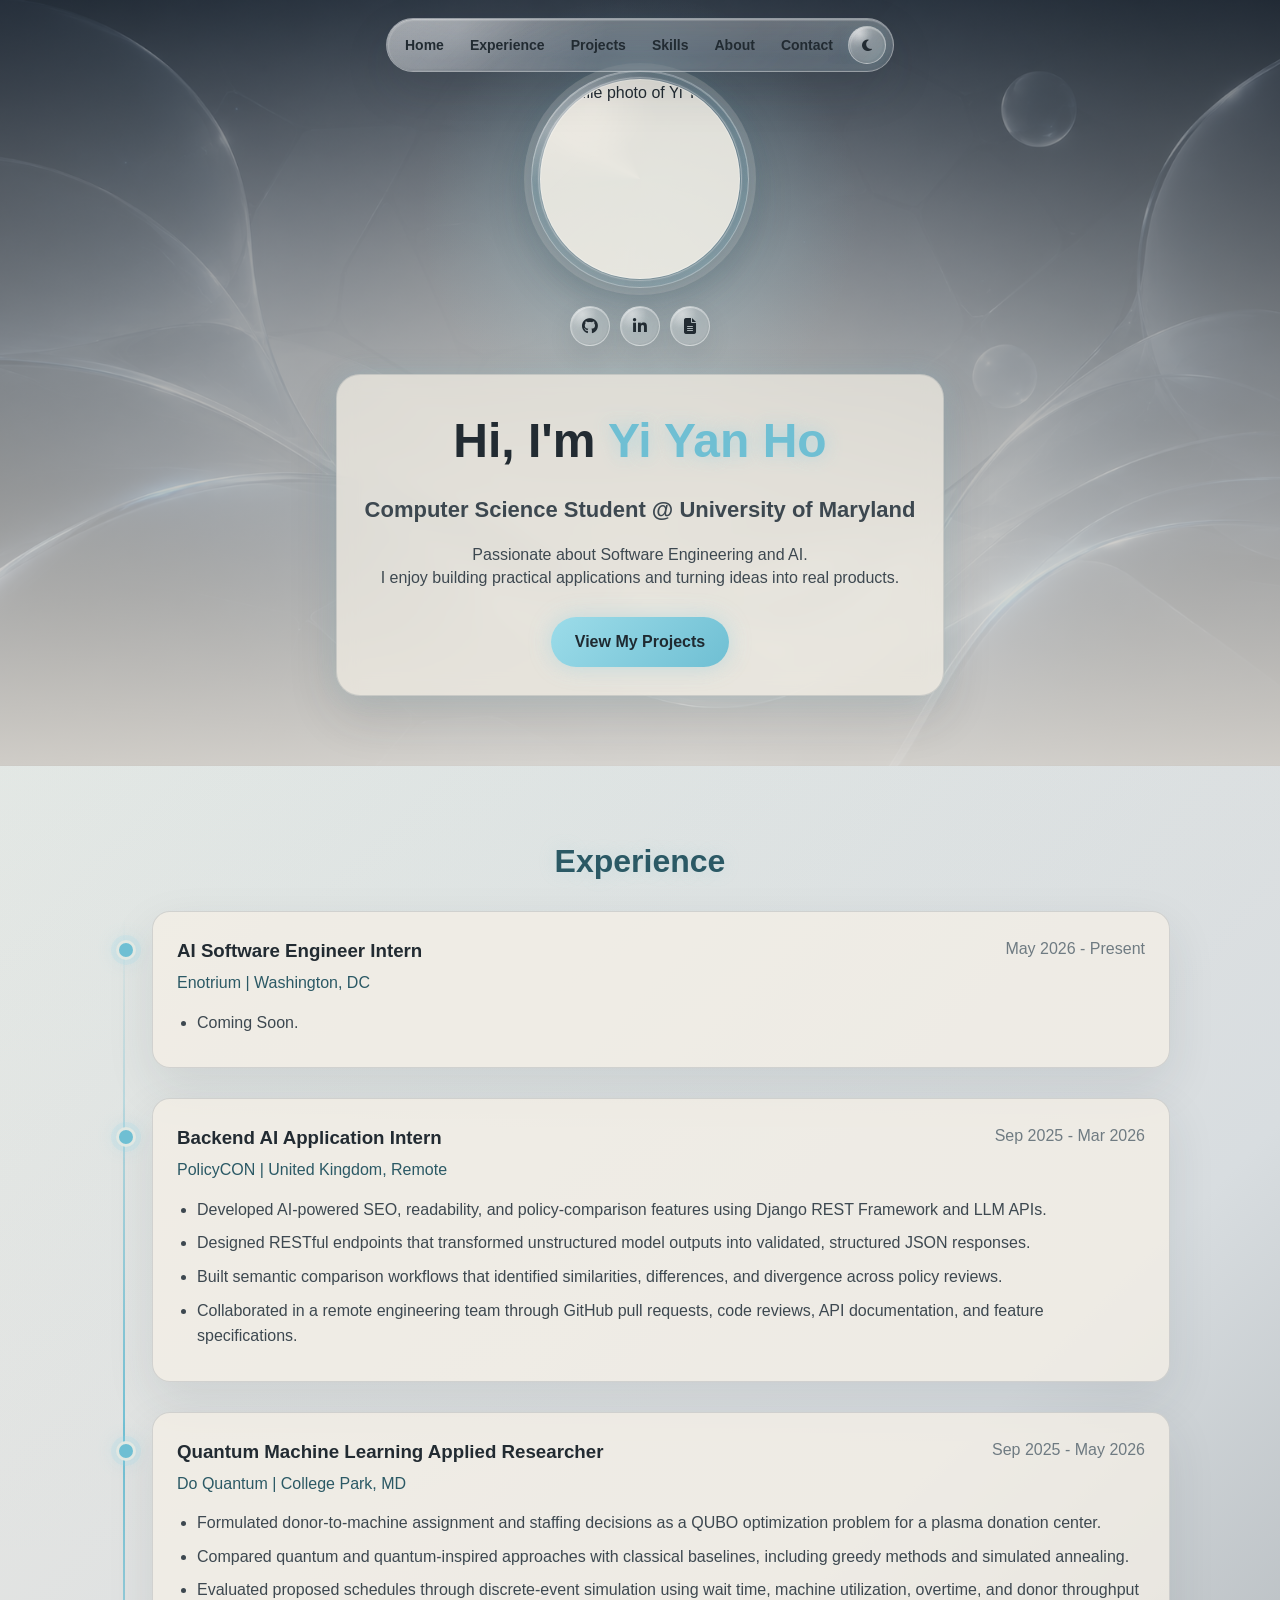
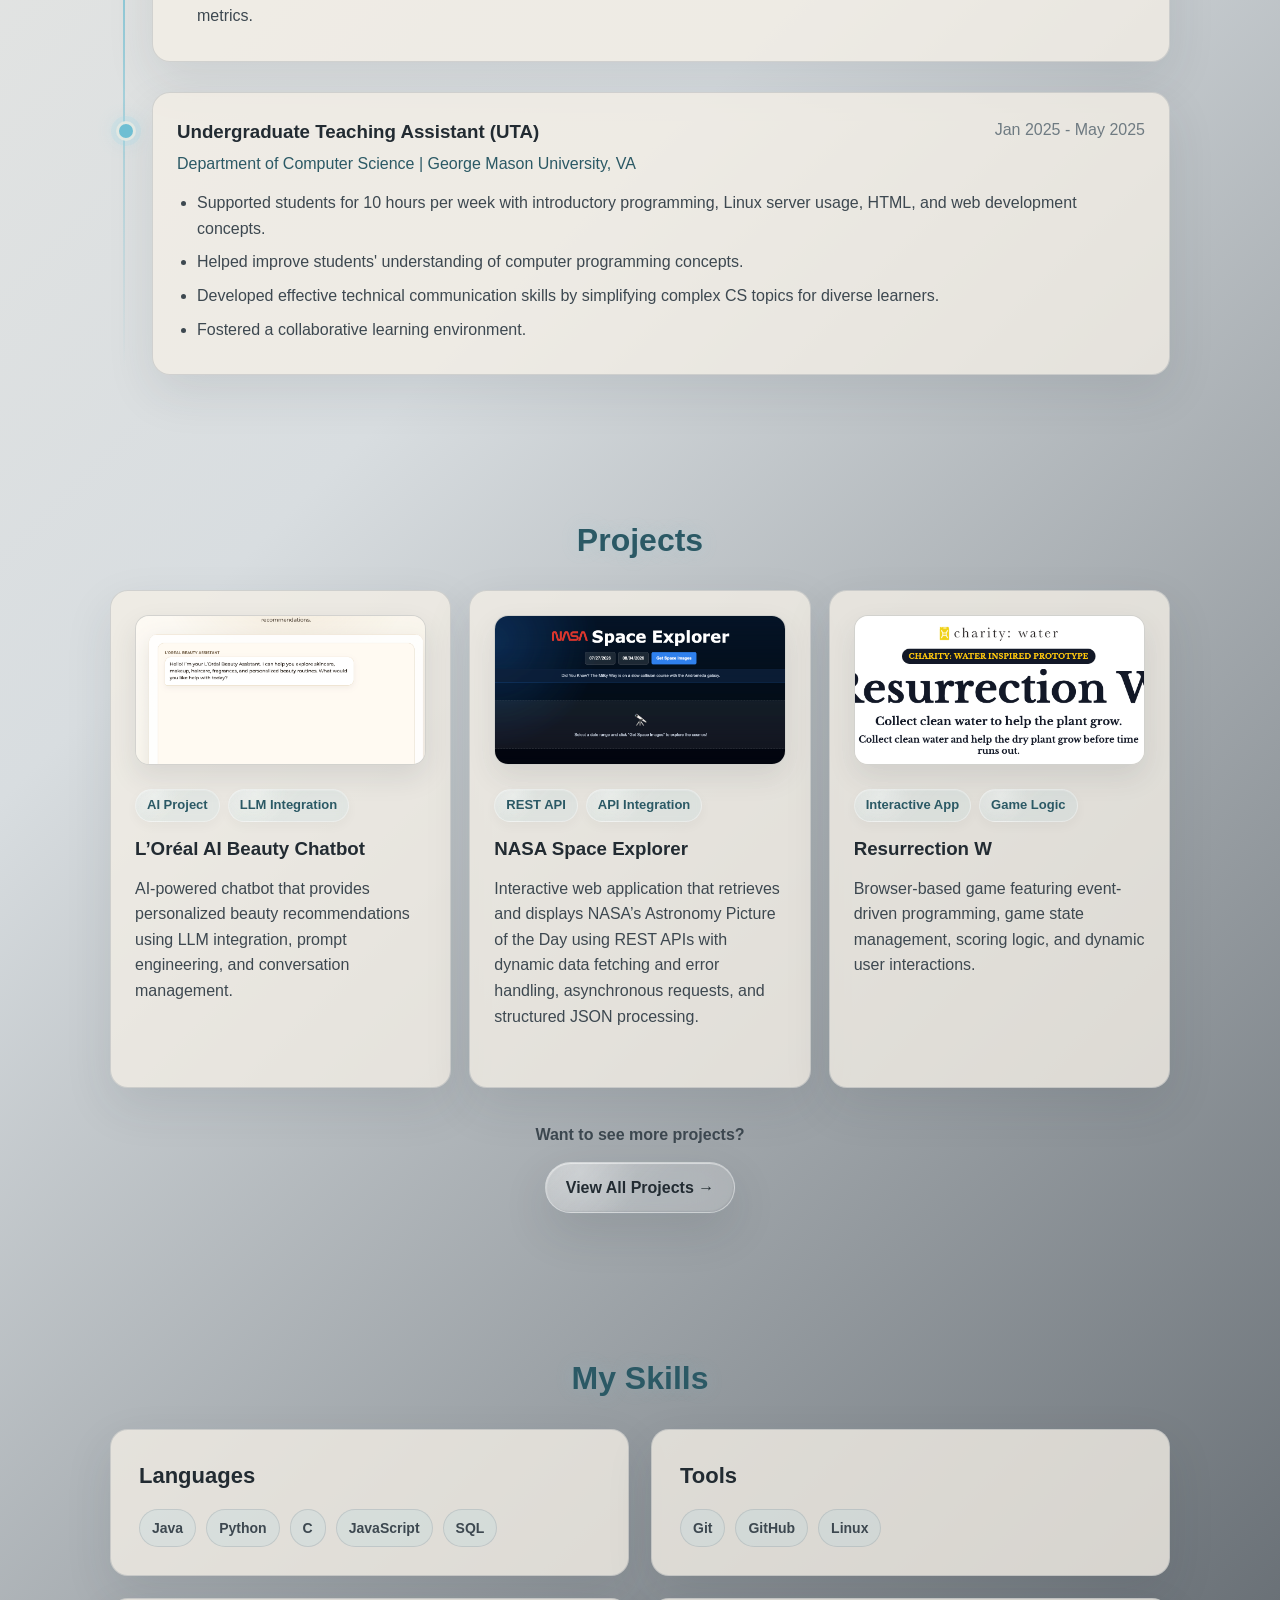
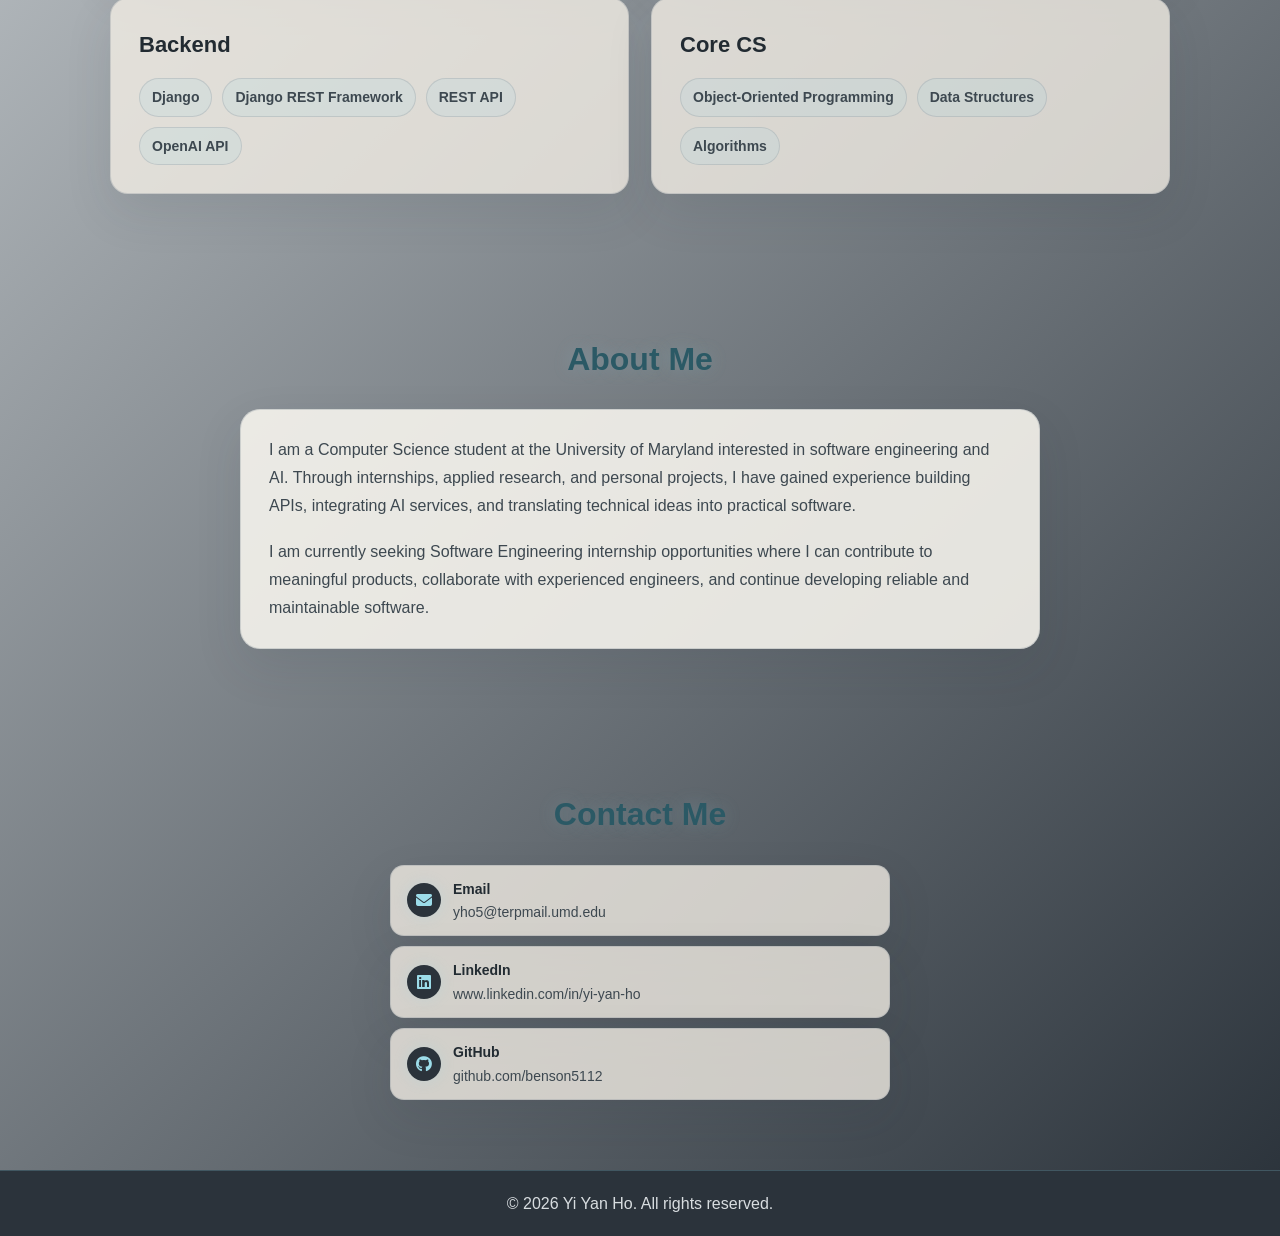
==== commit 17be153d: "v4.2" ====
--- a/index.html
+++ b/index.html
@@ -177,7 +177,7 @@
           <span>AI Project</span>
           <span>LLM Integration</span>
         </div>
-        <h3>AI Beauty Chatbot</h3>
+        <h3>L’Oréal AI Beauty Chatbot</h3>
         <p>
           AI-powered chatbot that provides personalized beauty recommendations using LLM integration, 
           prompt engineering, and conversation management.
--- a/style.css
+++ b/style.css
@@ -1324,10 +1324,16 @@
   position: sticky;
   bottom: 0;
   margin: 26px -24px 0;
-  padding: 18px 24px 24px;
+  padding: 12px 24px 14px;
   border-top: 1px solid var(--border);
-  background-color: var(--surface-strong);
-  box-shadow: 0 -18px 36px rgba(39, 49, 58, 0.08);
+  background:
+    linear-gradient(180deg, rgba(255, 255, 255, 0.08), transparent 64%),
+    var(--surface-strong);
+  box-shadow: 0 -14px 30px rgba(39, 49, 58, 0.08);
+}
+
+.project-modal__body section:last-child h3 {
+  display: none;
 }
 
 .screenshots-grid {
@@ -1362,8 +1368,13 @@
 
 .project-modal__actions {
   display: flex;
-  flex-wrap: wrap;
-  gap: 12px;
+  justify-content: center;
+  align-items: center;
+  gap: 16px;
+}
+
+.project-modal__actions--single {
+  justify-content: center;
 }
 
 .modal-action-button {
@@ -1373,9 +1384,12 @@
   display: inline-flex;
   align-items: center;
   justify-content: center;
+  flex: 0 1 190px;
+  width: 190px;
+  min-height: 42px;
   border: 1px solid var(--glass-border);
   border-radius: 999px;
-  padding: 11px 17px;
+  padding: 10px 18px;
   background:
     linear-gradient(135deg, rgba(255, 255, 255, 0.18), transparent 58%),
     var(--glass-bg);
@@ -1388,16 +1402,42 @@
   transition: transform 0.3s ease, color 0.3s ease, border-color 0.3s ease, box-shadow 0.3s ease;
 }
 
+.modal-action-button--primary {
+  background:
+    radial-gradient(circle at 24% 18%, rgba(255, 255, 255, 0.34), transparent 36%),
+    linear-gradient(135deg, rgba(255, 255, 255, 0.3), transparent 58%),
+    rgba(143, 214, 232, 0.24);
+  border-color: var(--border-strong);
+  color: var(--text-primary);
+  box-shadow: var(--glass-shadow), 0 0 24px rgba(143, 214, 232, 0.2), inset 0 1px 0 var(--glass-highlight);
+  backdrop-filter: blur(var(--glass-blur)) saturate(1.45) brightness(1.07);
+  -webkit-backdrop-filter: blur(var(--glass-blur)) saturate(1.45) brightness(1.07);
+}
+
 .modal-action-button--secondary {
-  box-shadow: 0 10px 24px rgba(39, 49, 58, 0.1), inset 0 1px 0 var(--glass-highlight);
-}
-
-.modal-action-button:hover,
-.modal-action-button:focus-visible {
+  background:
+    linear-gradient(135deg, rgba(255, 255, 255, 0.1), transparent 58%),
+    var(--glass-bg);
+  color: var(--text-secondary);
+  box-shadow: 0 10px 24px rgba(39, 49, 58, 0.08), inset 0 1px 0 var(--glass-highlight);
+  backdrop-filter: blur(var(--glass-blur)) saturate(1.24) brightness(1.01);
+  -webkit-backdrop-filter: blur(var(--glass-blur)) saturate(1.24) brightness(1.01);
+}
+
+.modal-action-button--primary:hover,
+.modal-action-button--primary:focus-visible {
   color: var(--accent);
   border-color: var(--border-strong);
-  box-shadow: var(--glass-shadow), 0 0 22px rgba(143, 214, 232, 0.18);
-  transform: translateY(-2px);
+  box-shadow: var(--glass-shadow), 0 0 34px rgba(143, 214, 232, 0.34), inset 0 1px 0 var(--glass-highlight);
+  transform: translateY(-2px) scale(1.01);
+}
+
+.modal-action-button--secondary:hover,
+.modal-action-button--secondary:focus-visible {
+  color: var(--accent);
+  border-color: var(--border-strong);
+  box-shadow: 0 13px 26px rgba(39, 49, 58, 0.11), 0 0 15px rgba(143, 214, 232, 0.12), inset 0 1px 0 var(--glass-highlight);
+  transform: translateY(-1px);
 }
 
 .modal-action-button:focus-visible {
@@ -1529,9 +1569,32 @@
     font-size: 18px;
   }
 
-  .skills-grid,
+  .skills-grid {
+    grid-template-columns: 1fr;
+  }
+
   .projects-grid {
-    grid-template-columns: 1fr;
+    display: flex;
+    grid-template-columns: none;
+    gap: 16px;
+    overflow-x: auto;
+    overflow-y: visible;
+    scroll-snap-type: x mandatory;
+    scroll-padding-left: 0;
+    -webkit-overflow-scrolling: touch;
+    scrollbar-width: none;
+    padding: 4px 18vw 12px 0;
+  }
+
+  .projects-grid::-webkit-scrollbar {
+    display: none;
+  }
+
+  .projects-grid .project-card {
+    flex: 0 0 82vw;
+    max-width: 420px;
+    scroll-snap-align: start;
+    scroll-snap-stop: always;
   }
 
   .experience-header {
@@ -1582,7 +1645,11 @@
     align-self: center;
   }
 
-  .projects-gallery--grid,
+  .projects-gallery--grid {
+    grid-template-columns: repeat(2, minmax(0, 1fr));
+    gap: 12px;
+  }
+
   .projects-gallery--list {
     grid-template-columns: 1fr;
   }
@@ -1604,6 +1671,45 @@
     padding: 20px;
   }
 
+  .projects-gallery--grid .project-gallery-card {
+    padding-bottom: 52px;
+  }
+
+  .projects-gallery--grid .project-gallery-card__content {
+    gap: 9px;
+    padding: 14px;
+  }
+
+  .projects-gallery--grid .project-gallery-card__title {
+    font-size: 17px;
+  }
+
+  .projects-gallery--grid .project-gallery-card__summary {
+    display: -webkit-box;
+    overflow: hidden;
+    -webkit-box-orient: vertical;
+    -webkit-line-clamp: 2;
+    font-size: 13px;
+    line-height: 1.45;
+  }
+
+  .projects-gallery--grid .project-tags {
+    gap: 5px;
+    margin-top: 0;
+  }
+
+  .projects-gallery--grid .project-tags span {
+    padding: 4px 8px;
+    font-size: 11px;
+  }
+
+  .projects-gallery--grid .project-gallery-card__indicator {
+    right: 14px;
+    bottom: 14px;
+    padding: 6px 9px;
+    font-size: 12px;
+  }
+
   .project-modal {
     width: 95vw;
     max-height: 90vh;
@@ -1621,7 +1727,23 @@
   .project-modal__body section:last-child {
     margin-right: -18px;
     margin-left: -18px;
-    padding: 18px;
+    padding: 14px 18px;
+  }
+
+  .project-modal__actions {
+    gap: 12px;
+  }
+
+  .modal-action-button {
+    flex-basis: 160px;
+    width: 160px;
+    min-height: 44px;
+  }
+}
+
+@media (max-width: 360px) {
+  .projects-gallery--grid {
+    grid-template-columns: 1fr;
   }
 
   .project-modal__actions {
@@ -1630,7 +1752,7 @@
 
   .modal-action-button {
     width: 100%;
-    min-height: 44px;
+    flex-basis: auto;
   }
 }
 
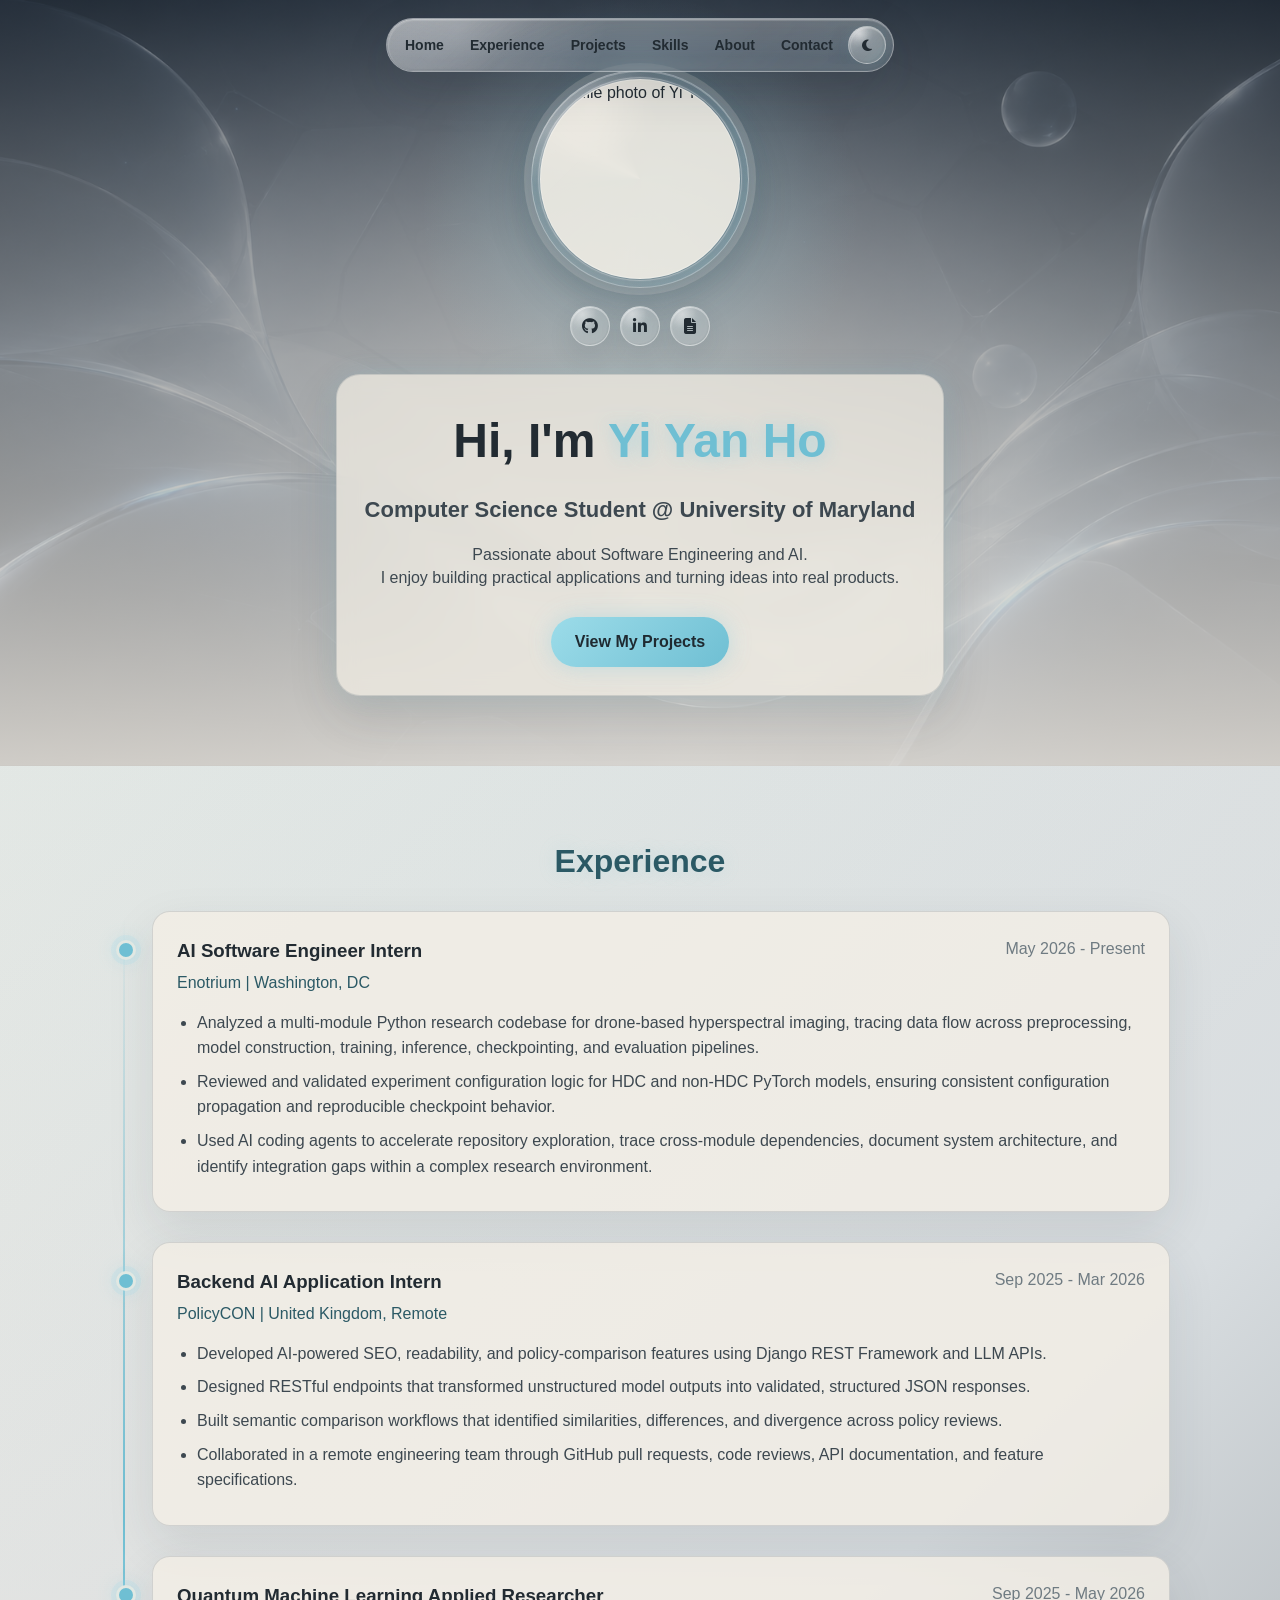
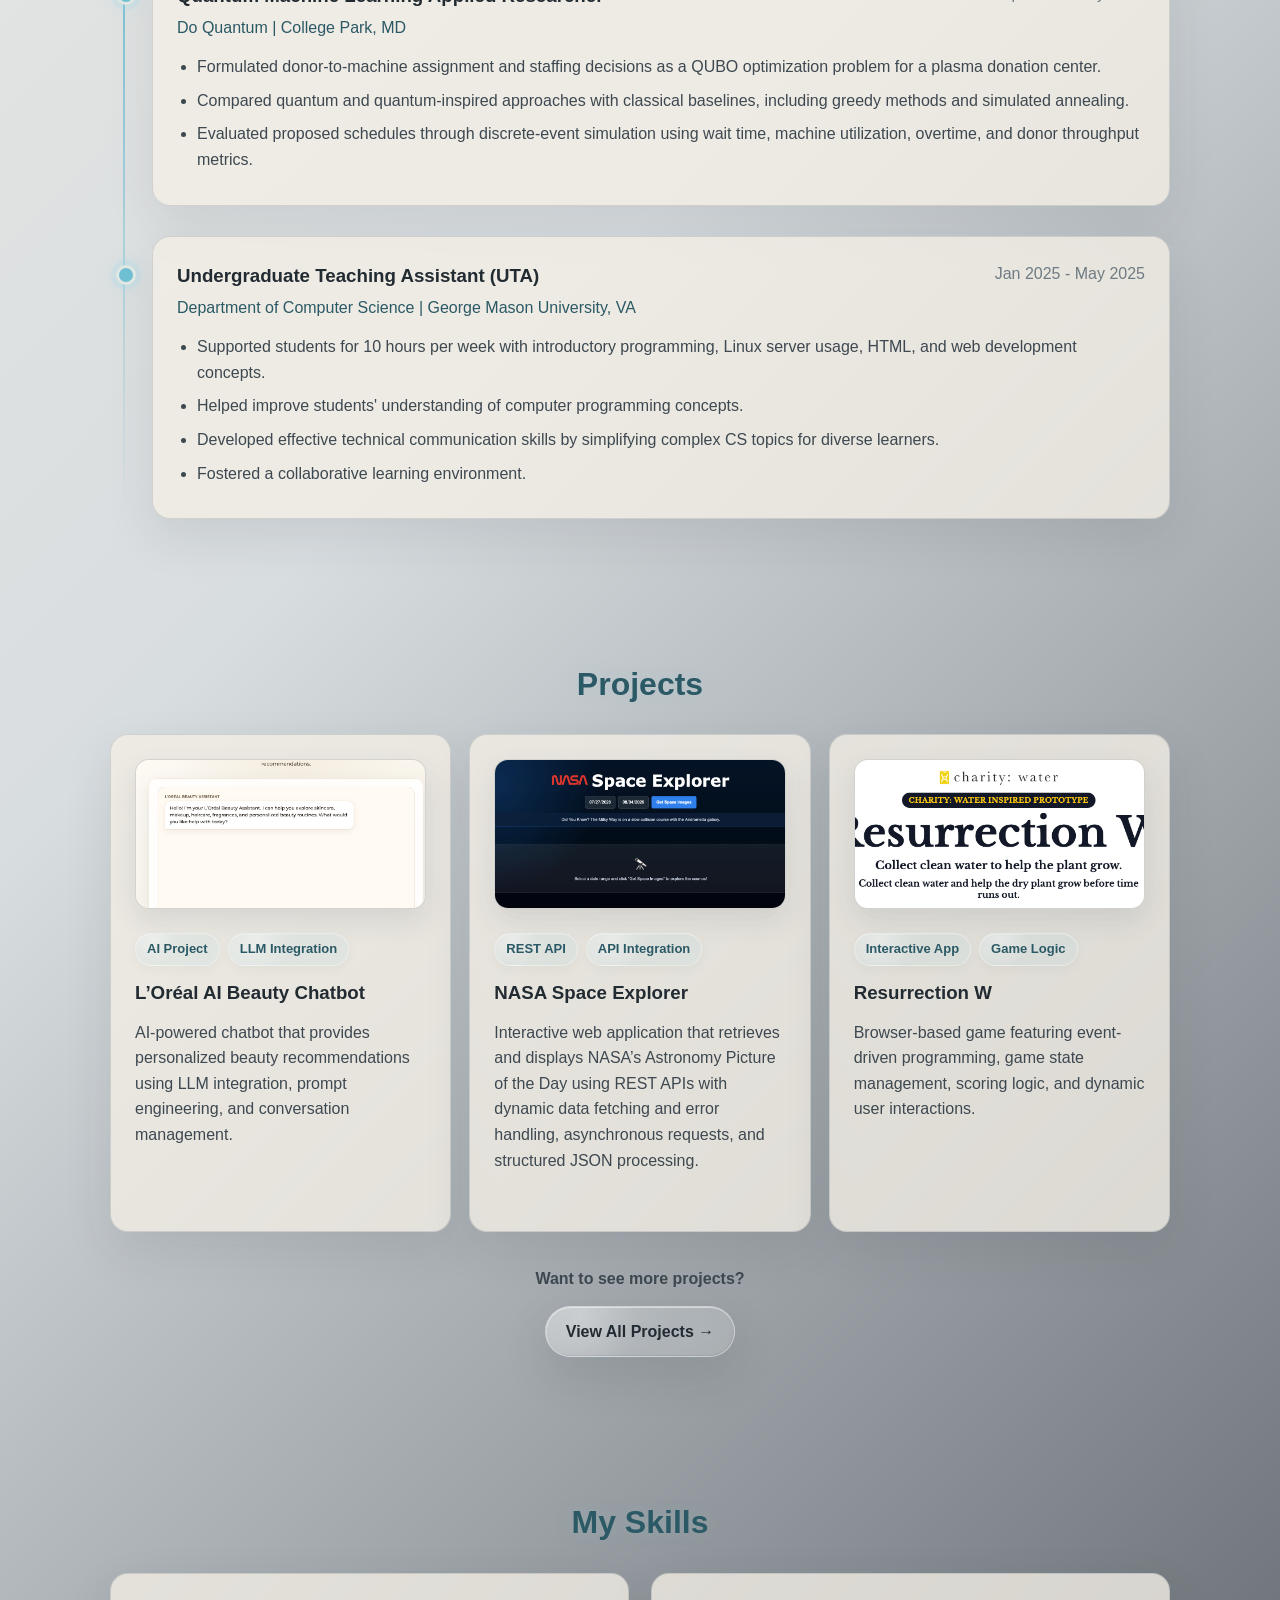
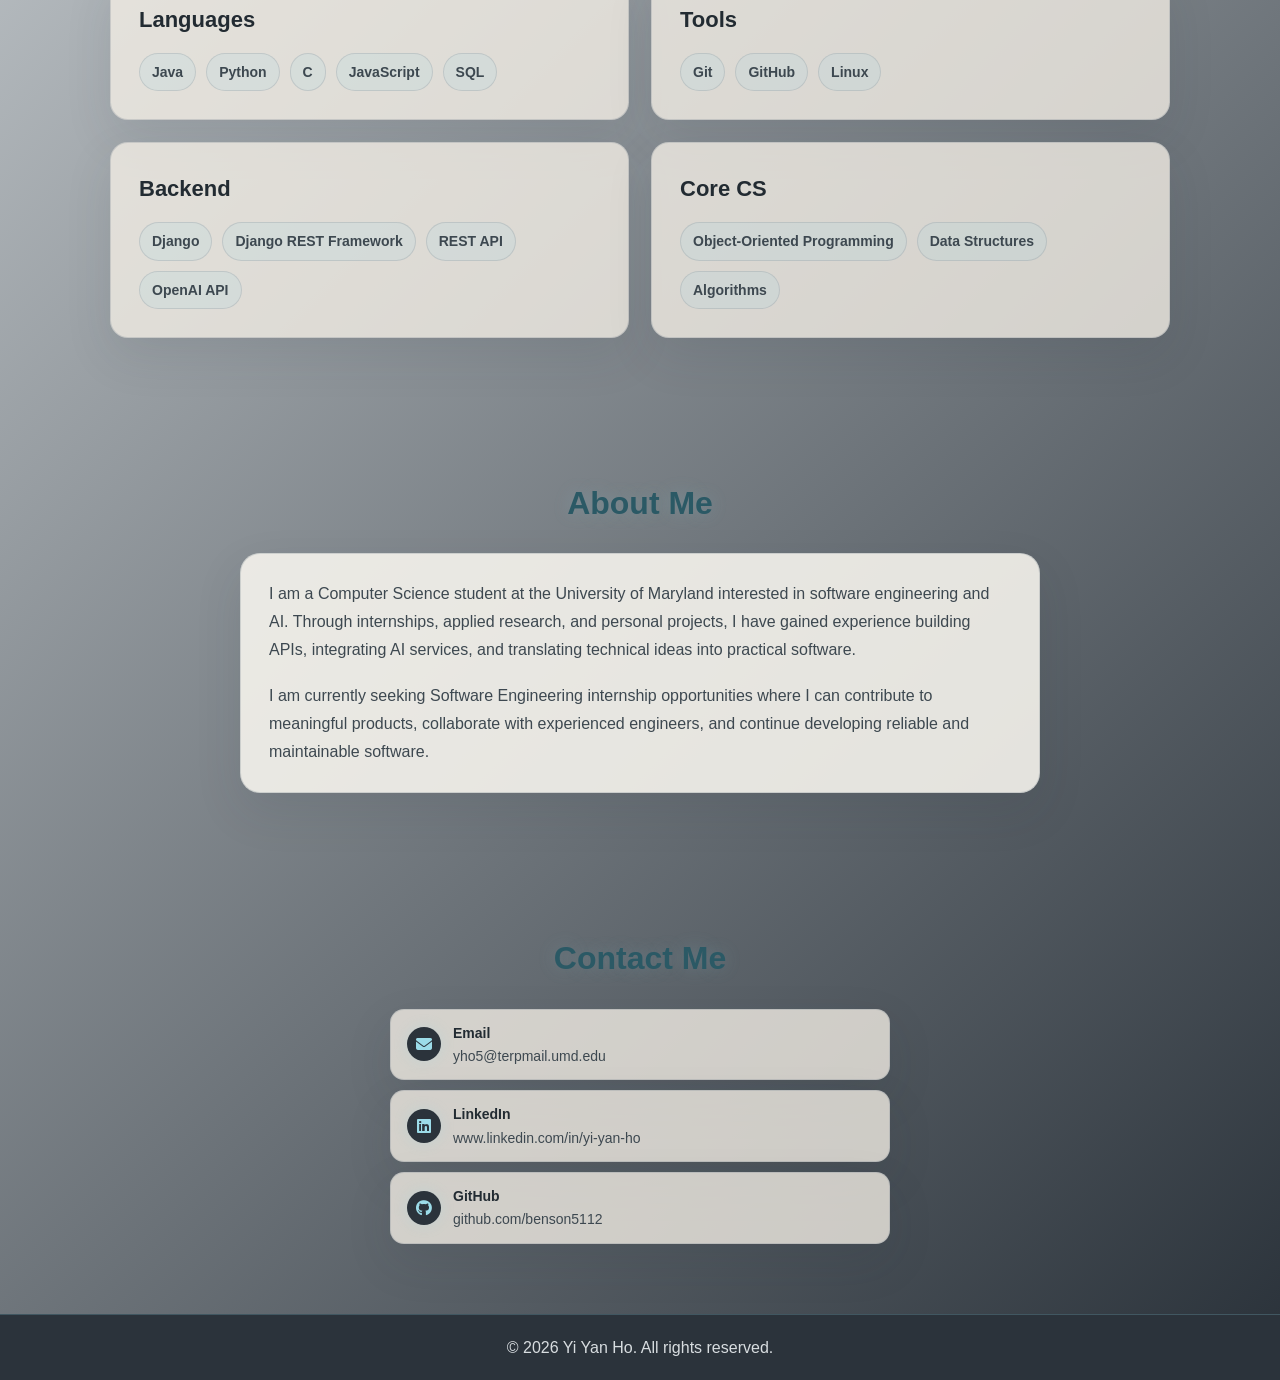
==== commit a668367a: "v5" ====
--- a/index.html
+++ b/index.html
@@ -104,7 +104,9 @@
         </div>
 
         <ul>
-          <li>Coming Soon.</li>
+          <li>Analyzed a multi-module Python research codebase for drone-based hyperspectral imaging, tracing data flow across preprocessing, model construction, training, inference, checkpointing, and evaluation pipelines.</li>
+          <li>Reviewed and validated experiment configuration logic for HDC and non-HDC PyTorch models, ensuring consistent configuration propagation and reproducible checkpoint behavior.</li>
+          <li>Used AI coding agents to accelerate repository exploration, trace cross-module dependencies, document system architecture, and identify integration gaps within a complex research environment.</li>
         </ul>
       </div>
 
--- a/style.css
+++ b/style.css
@@ -1039,7 +1039,7 @@
   display: flex;
   flex-direction: column;
   width: 100%;
-  min-height: 100%;
+  min-height: 0;
   padding: 0 0 62px;
   overflow: hidden;
   border: 1px solid var(--border);
@@ -1648,6 +1648,8 @@
   .projects-gallery--grid {
     grid-template-columns: repeat(2, minmax(0, 1fr));
     gap: 12px;
+    align-items: start;
+    grid-auto-rows: auto;
   }
 
   .projects-gallery--list {
@@ -1672,11 +1674,31 @@
   }
 
   .projects-gallery--grid .project-gallery-card {
+    display: flex;
+    flex-direction: column;
+    align-self: start;
+    height: auto;
+    min-height: 0;
+    max-height: none;
     padding-bottom: 52px;
   }
 
+  .projects-gallery--grid .project-gallery-card__media {
+    aspect-ratio: 4 / 3;
+    height: auto;
+    min-height: 0;
+    border-right: 0;
+    border-bottom: 1px solid var(--border);
+  }
+
   .projects-gallery--grid .project-gallery-card__content {
+    display: flex;
+    flex: 0 1 auto;
+    flex-direction: column;
     gap: 9px;
+    height: auto;
+    min-height: 0;
+    max-height: none;
     padding: 14px;
   }
 
